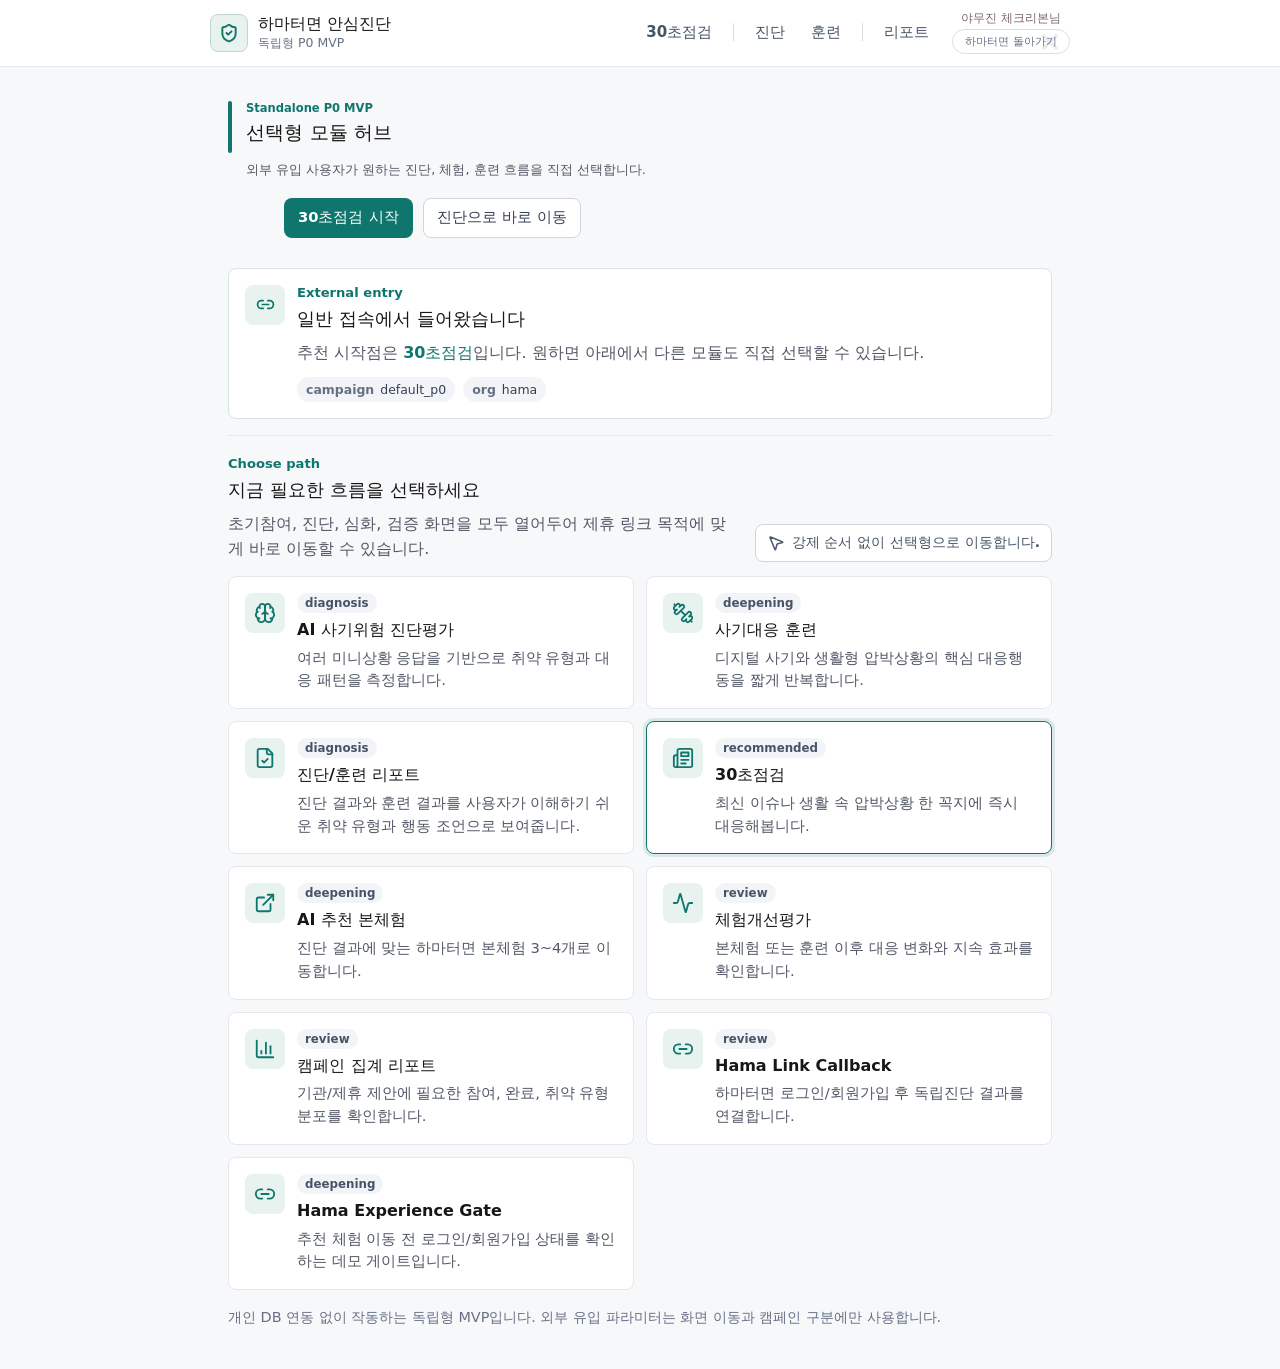
==== docs/mini/2026-06-ai-family-voice-smishing-sim/index.html @ 72bdaa20 "Add bundled audio for 30sec check" ====
<!doctype html>
<html lang="ko">
  <head>
    <meta charset="UTF-8" />
    <meta name="viewport" content="width=device-width, initial-scale=1.0" />
    <title>AI Fraud Prevention MVP</title>
    <script type="module" crossorigin src="./assets/index-B2gYGvDz.js"></script>
    <link rel="stylesheet" crossorigin href="./assets/index-40gwW7HD.css">
  </head>
  <body>
    <div id="root"></div>
  </body>
</html>
---- docs/mini/2026-06-ai-family-voice-smishing-sim/assets/index-40gwW7HD.css ----
:root{color:#171717;background:#f7f8fa;font-family:Inter,Pretendard,Noto Sans KR,system-ui,-apple-system,BlinkMacSystemFont,Segoe UI,sans-serif;font-synthesis:none;text-rendering:optimizeLegibility}*{box-sizing:border-box}body{margin:0;min-width:320px}a{color:inherit;text-decoration:none}button,input,textarea{font:inherit}.app-shell{min-height:100vh}.app-header{position:sticky;top:0;z-index:10;border-bottom:1px solid #e4e7ec;background:#fffffff5;padding:12px 18px;-webkit-backdrop-filter:blur(12px);backdrop-filter:blur(12px)}.app-header-inner{display:flex;width:min(100%,860px);align-items:center;justify-content:space-between;gap:18px;margin:0 auto}.brand-link{display:inline-flex;min-width:190px;align-items:center;gap:10px}.brand-zone{display:inline-flex;min-width:250px;align-items:center;gap:10px}.admin-entry-link{flex:0 0 auto;border:1px solid #d0d5dd;border-radius:999px;background:#fff;padding:5px 9px;color:#667085;font-size:.74rem;font-weight:900}.admin-entry-link:hover,.admin-entry-link:focus-visible{border-color:#0f766e;color:#0f766e;outline:none}.header-action-zone{display:flex;min-width:0;flex:1;align-items:center;justify-content:flex-end;gap:12px}.hama-return-stack{display:inline-flex;flex:0 0 auto;align-items:center;flex-direction:column;justify-content:center;gap:5px;text-align:center}.participant-chip{flex:0 0 auto;padding:0 2px;color:#7a6672;font-size:.76rem;font-weight:500;line-height:1;white-space:nowrap}.hama-close-button{position:relative;display:inline-flex;flex:0 0 auto;align-items:center;gap:5px;overflow:hidden;border:1px solid #d8dee8;border-radius:999px;background:#fff;padding:6px 12px;color:#667085;font-size:.7rem;font-weight:900;line-height:1;white-space:nowrap;cursor:pointer}.hama-close-button:after{position:absolute;right:7px;top:50%;color:#66708524;content:"×";font-size:1.8rem;font-weight:900;line-height:1;transform:translateY(-52%)}.hama-close-button span{position:relative;z-index:1}.hama-close-button:hover,.hama-close-button:focus-visible{border-color:#9fb4c8;background:#f7fafc;color:#344054;outline:none}.brand-mark{display:inline-flex;width:38px;height:38px;align-items:center;justify-content:center;border:1px solid #bfd7d0;border-radius:8px;background:#e8f3ef;color:#0f766e}.brand-title,.brand-subtitle{display:block;letter-spacing:0}.brand-title{font-size:.98rem;font-weight:800;line-height:1.2}.brand-subtitle{margin-top:2px;color:#667085;font-size:.78rem;line-height:1.2}.top-nav{display:flex;min-width:0;flex:0 1 auto;align-items:center;justify-content:flex-end;gap:10px;overflow-x:auto;padding-bottom:2px}.top-nav-group{display:inline-flex;align-items:center;gap:4px}.top-nav-group+.top-nav-group{position:relative;padding-left:11px}.top-nav-group+.top-nav-group:before{position:absolute;left:0;width:1px;height:18px;border-radius:999px;background:#d6ddd8;content:""}.top-nav-link{flex:0 0 auto;border-radius:8px;padding:8px 11px;color:#475467;font-size:.94rem;font-weight:850;line-height:1}.top-nav-link:hover,.top-nav-link:focus-visible,.top-nav-link[aria-current=page]{background:#e8f3ef;color:#0f766e;outline:none}.page-shell{width:min(100%,860px);margin:0 auto;padding:30px 18px 42px}.module-header{margin-bottom:20px;border:0;border-radius:0;background:transparent;padding:4px 0 10px}.module-heading{display:flex;align-items:flex-start;gap:14px}.module-heading-bar{display:block;width:4px;height:52px;flex:0 0 auto;border-radius:999px;background:#0f766e}.module-header-issue-check .module-heading-bar,.module-header-diagnosis .module-heading-bar{height:30px}.module-header-report .module-heading-bar{height:76px}.module-header-issue-check+.content-band,.module-header-diagnosis+.content-band,.module-header-training+.content-band{border-top:0;padding-top:6px}.eyebrow{margin:0 0 6px;color:#0f766e;font-size:.72rem;font-weight:900;letter-spacing:0}h1,h2{margin:0;letter-spacing:0}h1{font-size:1.2rem;font-weight:750;line-height:1.28}h2{font-size:1.15rem;line-height:1.35}.hero-copy{max-width:760px;margin:8px 0 0;color:#525866;font-size:.8rem;line-height:1.55}.module-title-copy-row{display:grid;gap:0}.module-title-copy-row .hero-copy{margin:14px 0 0}.module-header-training .module-title-copy-row{display:flex;flex-wrap:wrap;align-items:baseline;gap:10px 14px}.module-header-training .hero-copy{max-width:none;margin:0}.module-header-diagnosis .module-title-copy-row,.module-header-issue-check .module-title-copy-row{display:flex;flex-wrap:wrap;align-items:baseline;gap:10px 14px}.module-header-diagnosis .hero-copy,.module-header-issue-check .hero-copy{max-width:none;margin:0}.entry-actions,.flow-actions{display:flex;flex-wrap:wrap;gap:10px}.entry-actions{margin:18px 0 0 56px}.primary-link,.secondary-link{display:inline-flex;min-height:40px;align-items:center;justify-content:center;gap:8px;border:1px solid transparent;border-radius:8px;padding:9px 13px;font-size:.92rem;font-weight:800}button.primary-link,button.secondary-link{cursor:pointer;font-family:inherit}button.primary-link:disabled,button.secondary-link:disabled{cursor:not-allowed;opacity:.55}.primary-link{background:#0f766e;color:#fff}.primary-link:hover,.primary-link:focus-visible{background:#115e59;outline:none}.secondary-link{border-color:#d0d5dd;background:#fff;color:#344054}.secondary-link:hover,.secondary-link:focus-visible{border-color:#98a2b3;outline:none}.module-grid{display:grid;grid-template-columns:repeat(2,minmax(0,1fr));gap:12px}.module-card{display:flex;min-height:132px;width:100%;align-items:flex-start;gap:12px;border:1px solid #e4e7ec;border-radius:8px;background:#fff;padding:16px;color:inherit;text-align:left}.module-card:hover,.module-card:focus-visible{border-color:#0f766e;outline:none}.module-card[data-highlighted=true]{border-color:#0f766e;box-shadow:0 0 0 3px #0f766e1f}.module-icon{display:inline-flex;width:40px;height:40px;flex:0 0 auto;align-items:center;justify-content:center;border-radius:8px;background:#e8f3ef;color:#0f766e}.module-text{display:grid;gap:6px}.module-meta{width:fit-content;border-radius:999px;background:#f2f4f7;padding:3px 8px;color:#475467;font-size:.74rem;font-weight:800}.module-title{font-size:1rem;font-weight:800;line-height:1.35}.module-description{color:#525866;font-size:.92rem;line-height:1.55}.content-band{display:grid;gap:16px;border-top:1px solid #e4e7ec;padding-top:22px}.status-panel{max-width:760px}.status-panel p{margin:10px 0 0;color:#525866;line-height:1.65}.issue-check-status-panel{display:flex;flex-wrap:wrap;align-items:baseline;gap:10px 14px;max-width:none}.issue-check-status-panel h2{font-size:1.05rem}.issue-check-status-panel .status-label{margin:0!important}.status-label{margin:0 0 8px!important;color:#0f766e!important;font-size:.82rem;font-weight:800}.privacy-note{margin:18px 0 0;color:#667085;font-size:.9rem}.hama-link-panel{display:flex;align-items:center;justify-content:space-between;gap:16px;border:1px solid #c7d7d2;border-radius:8px;background:#f7fbf9;padding:16px}.compact-hama-link-panel{align-items:flex-start}.hama-link-panel h2{margin:0;font-size:1.04rem}.hama-link-panel p{margin:8px 0 0;color:#475467;line-height:1.55}.hama-link-actions{display:flex;flex-wrap:wrap;justify-content:flex-end;gap:10px}.hama-login-status-panel{display:flex;align-items:center;justify-content:space-between;gap:14px;margin-top:8px;padding:0;background:transparent}.hama-login-status-panel h2{margin:0;color:#475467;font-size:.74rem;font-weight:400;line-height:1.35}.hama-login-status-panel h2:before{content:"※ "}.hama-login-status-panel.linked h2:before{content:""}.hama-login-status-panel .secondary-link{flex:0 0 auto;padding:7px 12px;font-size:.82rem}.hama-linked-badge{flex:0 0 auto;border:1px solid #b7ddd2;border-radius:999px;background:#effaf6;padding:5px 10px;color:#0f766e;font-size:.76rem;font-weight:850}.report-login-footer{margin-top:-4px}.report-login-footer .hama-login-status-panel{margin-top:0}.report-experience-recommendations{align-items:stretch;flex-direction:column}.hama-recommendation-copy{max-width:860px}.hama-experience-list{display:grid;grid-template-columns:repeat(2,minmax(0,1fr));gap:10px}.hama-experience-card{display:block;border:1px solid #d0d5dd;border-radius:8px;background:#fff;padding:13px;color:inherit;text-decoration:none}.hama-experience-card-link{cursor:pointer;transition:border-color .16s ease,box-shadow .16s ease,transform .16s ease}.hama-experience-card-link:hover,.hama-experience-card-link:focus-visible{border-color:#0f766e;box-shadow:0 8px 20px #0f172a14;outline:none;transform:translateY(-1px)}.hama-experience-card strong{color:#101828}.hama-experience-card p{margin:5px 0 0;font-size:.88rem}.compact-experience-link{min-height:38px;white-space:nowrap}.training-program-section{border:1px solid #d7e4df;border-radius:8px;background:#fff;padding:16px}.training-program-section .section-heading-row{align-items:center}.training-program-section .section-heading-row>div{max-width:760px}.hama-gate-layout{display:grid;justify-items:center}.hama-gate-card{display:grid;width:min(760px,100%);gap:16px;border:1px solid #d0d5dd;border-radius:8px;background:#fff;padding:24px}.hama-gate-card h2,.hama-gate-card h3{margin:0}.hama-gate-card p{margin:0;color:#475467;line-height:1.6}.hama-gate-actions{display:flex;flex-wrap:wrap;gap:10px}.hama-route-gate{padding-top:24px}.hama-route-gate-card{display:grid;gap:10px;max-width:720px;margin:0 auto;padding:26px;border:1px solid rgba(26,122,105,.18);border-radius:14px;background:#ffffffd1;box-shadow:0 12px 30px #17302a14}.hama-route-gate-icon{display:inline-flex;width:48px;height:48px;align-items:center;justify-content:center;border-radius:16px;color:#0f766e;background:#e6f5f1}.hama-route-gate-card h2{margin:0;font-size:1.18rem;color:#10231f}.hama-route-gate-card p{margin:0;color:#50615d;line-height:1.55}.mock-login-panel{display:grid;gap:12px;border:1px solid #c7d7d2;border-radius:8px;background:#f7fbf9;padding:16px}.hama-link-error{display:block;margin-top:8px;color:#b42318;font-size:.9rem}.hama-inline-note{color:#0f766e!important;font-weight:700}.hama-callback-layout{display:grid;gap:16px}.hama-token-input{width:min(420px,100%);border:1px solid #d0d5dd;border-radius:8px;margin-top:12px;padding:10px 12px;color:#101828;font:inherit}.hama-token-input:focus{border-color:#0f766e;outline:2px solid rgba(15,118,110,.16)}.hama-fake-token-row{display:flex;flex-wrap:wrap;gap:8px;margin-top:12px}.entry-context-panel{display:flex;gap:12px;border:1px solid #d7e4df;border-radius:8px;background:#fff;margin-bottom:16px;padding:16px}.entry-context-icon{display:inline-flex;width:40px;height:40px;flex:0 0 auto;align-items:center;justify-content:center;border-radius:8px;background:#e8f3ef;color:#0f766e}.entry-context-panel h2,.entry-choice-copy h2{font-size:1.1rem}.entry-context-panel p:not(.status-label),.entry-choice-copy p:not(.status-label){margin:8px 0 0;color:#525866;line-height:1.6}.entry-context-panel strong{color:#0f766e}.entry-context-meta{display:flex;flex-wrap:wrap;gap:8px;margin:12px 0 0}.entry-context-meta div{display:inline-flex;align-items:center;gap:6px;border-radius:999px;background:#f2f4f7;padding:5px 9px}.entry-context-meta dt,.entry-context-meta dd{margin:0;font-size:.78rem}.entry-context-meta dt{color:#667085;font-weight:800}.entry-context-meta dd{color:#344054}.entry-choice-band{display:flex;align-items:flex-end;justify-content:space-between;gap:16px;border-top:1px solid #e4e7ec;padding:20px 0 14px}.entry-choice-copy{max-width:720px}.entry-choice-note{display:inline-flex;flex:0 0 auto;align-items:center;gap:7px;border:1px solid #d0d5dd;border-radius:8px;background:#fff;padding:9px 11px;color:#475467;font-size:.86rem;font-weight:800}.chat-preview{display:grid;gap:14px;max-width:860px}.training-chat-preview{max-width:860px}.training-chat-room{min-height:0;align-content:start}.training-response-zone{border:1px solid #d0d5dd;border-radius:8px;background:#fff;padding:10px}.training-timer{display:grid;gap:6px;border:1px solid transparent;border-radius:8px;background:transparent;padding:2px 0 0}.training-timer>div:first-child{display:flex;align-items:center;justify-content:space-between;gap:12px;color:#475467;font-size:.84rem}.training-timer strong{color:#344054}.training-timer span{color:#0f766e;font-weight:900}.training-timer-track{height:5px;overflow:hidden;border-radius:999px;background:#e4e7ec}.training-timer-track span{display:block;height:100%;border-radius:inherit;background:#0f766e;transition:width .2s ease,background .2s ease}.training-timer-soon{border-color:#f6d68b;background:#fffbeb;padding:8px 10px}.training-timer-soon span{color:#b54708}.training-timer-soon .training-timer-track span,.training-timer-urgent .training-timer-track span{background:#d97706}.training-timer-urgent{border-color:#f1b861;background:#fff7ed;padding:8px 10px}.training-timer-urgent span{color:#9a3412}.training-inline-guide{display:flex;flex-wrap:wrap;gap:8px;margin-bottom:-8px;color:#475467;font-size:.9rem;line-height:1.45}.training-inline-guide strong{color:#101828}.training-context-text{display:grid;gap:5px;margin-bottom:4px;color:#475467;font-size:.9rem;line-height:1.6}.training-context-text strong{color:#101828;font-size:.86rem}.training-chat-title-row{display:flex;flex-wrap:wrap;align-items:baseline;gap:8px}.training-chat-title-row>div{display:flex;flex-wrap:wrap;align-items:baseline;gap:8px}.training-chat-title-row span{color:#0f766e;font-size:.82rem;font-weight:900}.training-chat-title-row h2{color:#101828;font-size:1.18rem;line-height:1.35}.response-timer{display:grid;flex:0 0 auto;justify-items:center;gap:2px;min-width:82px;color:#0f766e}.response-timer-ring{width:70px;height:70px;transform:rotate(-90deg)}.response-timer-ring-bg,.response-timer-ring-value{fill:none;stroke-width:8}.response-timer-ring-bg{stroke:#e6efe9}.response-timer-ring-value{stroke:#0f766e;stroke-linecap:round;transition:stroke-dashoffset .26s linear,stroke .18s ease}.response-timer-copy{display:grid;justify-items:center;gap:1px;font-size:.72rem;line-height:1.15}.response-timer-copy strong{color:#475467;font-size:.68rem;font-weight:800}.response-timer-copy span{color:inherit;font-weight:900}.response-timer-soon{color:#b54708}.response-timer-soon .response-timer-ring-value{stroke:#d97706}.response-timer-urgent{animation:response-timer-pulse .78s ease-in-out infinite alternate;color:#b45309}.response-timer-urgent .response-timer-ring-value{stroke:#f59e0b}.response-timer-paused{opacity:.72}.chat-room-timer{position:absolute;right:12px;bottom:12px;z-index:2;pointer-events:none}.chat-room-timer .response-timer{min-width:120px;padding:7px;border-radius:999px;background:#f7faf9e6;box-shadow:0 8px 18px #0f172a14}.chat-room-timer .response-timer-ring{width:98px;height:98px}.chat-room-timer .response-timer-copy strong{font-size:.68rem}.chat-room-timer .response-timer-copy span{font-size:.92rem}@keyframes response-timer-pulse{0%{transform:scale(1)}to{transform:scale(1.045)}}@media(max-width:640px){.diagnosis-situation-title-group,.training-chat-title-row{align-items:flex-start}.response-timer{min-width:68px}.response-timer-ring{width:58px;height:58px}.response-timer-copy{font-size:.68rem}.chat-room-timer{right:8px;bottom:8px}.chat-room-timer .response-timer{min-width:88px}.chat-room-timer .response-timer-ring{width:72px;height:72px}}.training-action-log{display:grid;grid-template-columns:repeat(2,minmax(0,1fr));gap:8px}.training-action-log button{display:flex;min-height:32px;align-items:center;animation:action-log-reveal .42s ease both;gap:8px;border:1px solid #eadfce;border-radius:8px;background:#fffaf2;padding:5px 9px;color:#344054;text-align:left;cursor:pointer}@keyframes action-log-reveal{0%{opacity:0;transform:translateY(8px)}to{opacity:1;transform:translateY(0)}}.training-action-log button[aria-pressed=true]{border-color:#0f766e;background:#ecfdf3;color:#0f766e}.training-action-log strong{flex:0 0 auto;color:inherit;font-size:.8rem}.training-action-log span{min-width:0;color:#667085;font-size:.78rem;line-height:1.25;overflow:hidden;text-overflow:ellipsis;white-space:nowrap}.training-response-note{margin:-2px 0 0;color:#667085;font-size:.74rem;line-height:1.34}.diagnosis-start,.diagnosis-chat-shell{display:grid;gap:14px;max-width:860px}.diagnosis-start-copy{display:grid;gap:2px}.diagnosis-start-copy h2{max-width:720px;font-size:1.45rem}.diagnosis-start-copy p:not(.status-label){display:flex;flex-wrap:wrap;align-items:baseline;gap:8px;max-width:860px;color:#525866;line-height:1.65}.diagnosis-start-copy p:not(.status-label) strong{color:#101828}.primary-pill-button{display:inline-flex;min-height:46px;width:fit-content;align-items:center;justify-content:center;border:1px solid #0f766e;border-radius:999px;background:#0f766e;padding:10px 22px;color:#fff;font-weight:900;cursor:pointer}.primary-pill-button:disabled{border-color:#d0d5dd;background:#eaecf0;color:#667085;cursor:not-allowed}.primary-pill-link,.secondary-pill-button{display:inline-flex;min-height:44px;min-width:164px;align-items:center;justify-content:center;gap:8px;border-radius:999px;padding:9px 18px;font-weight:900;text-decoration:none}.primary-pill-link{border:1px solid #1d4ed8;background:#1d4ed8;color:#fff}.secondary-pill-button{border:1px solid #0f766e;background:#fff;color:#0f766e;cursor:pointer}.secondary-pill-button:disabled{border-color:#d0d5dd;background:#f2f4f7;color:#98a2b3;cursor:not-allowed}.utility-text-button{display:inline-flex;min-height:32px;align-items:center;justify-content:center;border:1px solid #d0d5dd;border-radius:8px;background:#f9fafb;padding:6px 10px;color:#667085;font-size:.78rem;font-weight:800;line-height:1;cursor:pointer}.utility-text-button:hover{border-color:#98a2b3;background:#f2f4f7;color:#344054}.diagnosis-chat-topline{display:grid;grid-template-columns:minmax(0,2fr) minmax(250px,1fr);align-items:start;gap:14px}.diagnosis-progress-area{display:grid;gap:10px}.diagnosis-top-actions{display:flex;flex-wrap:wrap;justify-content:flex-end;gap:10px}.diagnosis-top-actions .primary-pill-button,.diagnosis-top-actions .primary-pill-link,.diagnosis-top-actions .secondary-pill-button{width:164px}.diagnosis-top-actions .utility-text-button{width:auto}.diagnosis-pre-notes{display:grid;gap:4px;color:#667085;font-size:.78rem;line-height:1.45}.diagnosis-pre-notes p{margin:0}.diagnosis-workspace{display:grid;align-items:start;grid-template-columns:1fr;gap:16px}.diagnosis-primary-column{display:grid;max-width:none;gap:10px}.diagnosis-experience-stage{width:100%}.diagnosis-context-note{display:grid;gap:4px;max-width:66%;color:#475467;font-size:.88rem;line-height:1.55}.diagnosis-context-note strong{color:#344054;font-size:.82rem}.diagnosis-context-note p{margin:0}.diagnosis-chat-room{position:relative;display:grid;min-height:0;align-content:start;gap:12px;border:1px solid #d0d5dd;border-radius:8px;background:#f7faf9;padding:16px}.diagnosis-situation-heading{margin:0 52px 2px 0;color:#101828;font-size:1.45rem;font-weight:900;line-height:1.15}.diagnosis-merged-title{display:flex;flex-wrap:wrap;align-items:baseline;gap:8px}.diagnosis-merged-title span{color:#0f766e;font-size:.88rem;font-weight:900}.diagnosis-merged-title .diagnosis-situation-heading{margin:0 52px 0 0;font-size:1.42rem}.issue-situation-heading{margin-bottom:0;font-size:1.38rem}.issue-context-note{margin-top:-2px;margin-bottom:2px}.diagnosis-situation-title-group{display:grid;gap:4px}.diagnosis-situation-title-group>div{display:grid;gap:4px;min-width:0}.diagnosis-pre-situation-title{margin:0 52px 2px 0;color:#344054;font-size:1.04rem;font-weight:800;line-height:1.35}.diagnosis-input-zone{display:grid;gap:10px}.diagnosis-bottom-actions{display:flex;flex-wrap:wrap;justify-content:center;gap:10px}.mock-action-panel{display:grid;gap:12px;border:1px solid #d0d5dd;border-radius:8px;background:#fff;padding:14px}.mock-action-panel h3,.mock-action-panel p{margin:0}.mock-action-panel h3{color:#101828;font-size:.98rem}.mock-action-panel p:not(.status-label){color:#667085;font-size:.86rem;line-height:1.5}.diagnosis-result-stage{display:grid;gap:14px}.result-stage-header{display:grid;gap:4px;border:1px solid #d0d5dd;border-radius:8px;background:#fff;padding:16px}.result-stage-header h2,.result-stage-header p{margin:0}.result-stage-header h2{color:#101828;font-size:1.35rem}.result-stage-header p:not(.status-label){color:#475467;font-size:.95rem}.result-stage-grid{display:grid;grid-template-columns:repeat(2,minmax(0,1fr));gap:14px}.result-info-block{display:grid;align-content:start;gap:12px;border:1px solid #d0d5dd;border-radius:8px;padding:16px}.result-info-block-context{background:#f8fafc}.result-info-block-user{border-color:#eadfcf;background:#fffaf2}.result-info-block h3{margin:0;color:#101828;font-size:1.04rem;line-height:1.35}.result-info-block dl{display:grid;gap:10px;margin:0}.result-info-block dl>div{display:grid;gap:3px}.result-info-block dt{color:#667085;font-size:.78rem;font-weight:900}.result-info-block dd{margin:0;color:#344054;font-size:.9rem;line-height:1.5}.issue-result-explanation{border:1px solid #d7e4df;border-radius:8px;background:#f7fbf9;margin:0;padding:10px 12px;color:#344054;font-size:.9rem;font-weight:700;line-height:1.55}.issue-result-headline{display:flex;flex-wrap:wrap;align-items:center;gap:9px}.issue-result-face{display:inline-flex;align-items:center;gap:5px;border-radius:999px;padding:5px 9px;font-size:.85rem}.issue-result-face span{font-size:1.1rem;line-height:1}.issue-result-face b{font-size:.8rem}.issue-result-face-safe{background:#f0fdf4;color:#047857}.issue-result-face-risk{background:#fef2f2;color:#b42318}.issue-result-face-neutral{background:#f8fafc;color:#475467}.diagnosis-result-actions{display:flex;flex-wrap:wrap;justify-content:center;gap:10px}.diagnosis-side-panel{position:sticky;top:12px;display:grid;min-height:300px;align-content:start;gap:12px;border:1px solid #d0d5dd;border-radius:8px;background:#fff;padding:16px}.diagnosis-side-panel h3{margin:0;color:#101828;font-size:1.05rem;line-height:1.35}.diagnosis-side-panel dl{display:grid;gap:10px;margin:0}.diagnosis-side-panel dl>div{display:grid;gap:3px}.diagnosis-side-panel dt{color:#667085;font-size:.78rem;font-weight:900}.diagnosis-side-panel dd{margin:0;color:#344054;font-size:.9rem;line-height:1.5}.diagnosis-side-placeholder{display:flex;min-height:260px;align-items:center;justify-content:center;margin:0;color:#98a2b3;font-size:.9rem;line-height:1.55;text-align:center}.diagnosis-signal-grid{display:grid;grid-template-columns:repeat(2,minmax(0,1fr));gap:8px}.diagnosis-signal-grid span{border-radius:8px;padding:7px 9px;font-size:.78rem;font-weight:900;text-align:center}.signal-muted{border:1px solid #e4e7ec;background:#f9fafb;color:#667085}.signal-neutral{border:1px solid #d0d5dd;background:#f8fafc;color:#475467}.signal-risk{border:1px solid #fecaca;background:#fef2f2;color:#b42318}.signal-safe{border:1px solid #bbf7d0;background:#f0fdf4;color:#047857}.quick-action-assist{display:grid;gap:8px;color:#475467;font-size:.88rem;line-height:1.55}.quick-action-assist p{margin:0}.quick-action-assist-row{display:grid;grid-template-columns:minmax(0,3fr) minmax(140px,1fr);align-items:center;gap:10px}.quick-action-toggle{display:inline-flex;align-items:center;justify-content:center;gap:6px;width:100%}.agent-speech-bubble{position:static;min-height:74px;padding-right:16px}.issue-check-shell .agent-speech-controls{position:absolute;top:14px;right:14px;display:inline-flex;align-items:center;gap:8px;z-index:4}.agent-speech-controls{position:absolute;top:14px;right:14px;display:inline-flex;align-items:center;gap:8px;z-index:2}.agent-speaker-button{width:38px;min-height:36px}.module-progress{display:grid;gap:8px}.module-progress>div:first-child{display:flex;align-items:center;justify-content:space-between;gap:12px;color:#475467;font-size:.9rem}.module-progress>div:first-child span{color:#0f766e;font-weight:900}.module-progress strong{color:#0f766e}.progress-track{height:8px;overflow:hidden;border-radius:999px;background:#e4e7ec}.progress-track span{display:block;height:100%;border-radius:inherit;background:#0f766e}.safety-notice{display:flex;gap:8px;margin-top:-8px;border:1px solid #fedf89;border-radius:8px;background:#fffaeb;padding:7px 9px;color:#7a2e0e}.safety-icon{display:inline-flex;flex:0 0 auto;margin-top:1px}.safety-notice strong{display:block;font-size:.84rem}.safety-notice p{margin:2px 0 0;font-size:.8rem;line-height:1.35}.chat-scenario{display:grid;gap:14px;border:1px solid #e4e7ec;border-radius:8px;background:#fff;padding:16px}.scenario-copy p:not(.status-label){margin:10px 0 0;color:#525866;line-height:1.65}.scenario-heading-row{display:flex;align-items:flex-start;justify-content:space-between;gap:12px}.scenario-message{margin:0;border-left:4px solid #0f766e;background:#f7fbf9;padding:12px 14px}.scenario-message span{color:#0f766e;font-size:.82rem;font-weight:800}.scenario-message p{margin:6px 0 0;color:#344054;line-height:1.6}.scenario-tags{display:flex;flex-wrap:wrap;gap:6px}.scenario-tags span{border-radius:999px;background:#eef4ff;padding:5px 9px;color:#3538cd;font-size:.78rem;font-weight:800}.chat-message-list{display:grid;gap:10px}.message-row{display:grid;max-width:min(86%,560px);gap:4px}.message-row-agent,.message-row-system,.message-row-result{justify-self:start}.message-row-user{justify-self:end}.message-speaker-label{display:flex;align-items:center;justify-content:flex-start;gap:8px;color:#667085;font-size:.78rem;font-weight:900}.message-row-user .message-speaker-label{justify-content:flex-end;text-align:right}.message-speaker-label small{color:#98a2b3;font-size:.72rem}.message-bubble{width:100%;border:1px solid #eadfce;border-radius:16px;background:#fffaf2;padding:9px 12px}.message-bubble header{display:flex;align-items:center;justify-content:space-between;gap:12px;margin-bottom:6px;color:#667085;font-size:.78rem;font-weight:800}.message-bubble small{color:#98a2b3;font-size:.72rem}.message-bubble p{margin:0;color:#344054;font-size:.92rem;line-height:1.45}.message-bubble-agent{border-color:#eadfce;background:#fffaf2}.message-bubble-user{border-color:#b7d9d2;background:#ecf8f4}.message-bubble-result{border-color:#bfdbfe;background:#eff6ff}.quick-actions{display:grid;grid-template-columns:repeat(3,minmax(0,1fr));gap:8px}.quick-action{display:flex;min-height:72px;align-items:flex-start;gap:8px;border:1px solid #d0d5dd;border-radius:8px;background:#fff;padding:11px;color:#344054;text-align:left;cursor:pointer}.quick-action:hover,.quick-action:focus-visible,.quick-action[aria-pressed=true]{border-color:#0f766e;background:#f7fbf9;outline:none}.quick-action strong,.quick-action small{display:block}.quick-action strong{font-size:.9rem}.quick-action small{margin-top:4px;color:#667085;font-size:.78rem;line-height:1.35}.free-response-form{display:grid;grid-template-columns:minmax(0,1fr) auto;align-items:end;gap:6px;border:1px solid #d0d5dd;border-radius:8px;background:#fff;padding:6px}.free-response-form textarea{min-height:32px;max-height:132px;width:100%;resize:none;border:0;color:#1d2939;line-height:1.45;outline:none;overflow-y:auto;padding:5px 4px}.free-response-form textarea::placeholder{color:#98a2b3}.input-actions{display:flex;align-items:center;justify-content:flex-end;gap:6px}.icon-button,.submit-button{display:inline-flex;min-height:38px;align-items:center;justify-content:center;gap:7px;border-radius:8px;font-weight:800}.icon-button{width:40px;border:1px solid #d0d5dd;background:#f9fafb;color:#667085}.icon-button:not(:disabled){border-color:#0f766e;background:#ecfdf3;color:#0f766e;box-shadow:0 0 0 3px #0f766e1a}.icon-button:not(:disabled):hover{background:#d9fbe8}.submit-button{border:1px solid #0f766e;background:#0f766e;padding:8px 12px;color:#fff}.free-response-form .icon-button,.free-response-form .submit-button{min-height:25px;border-radius:7px}.free-response-form .icon-button{width:25px;padding:0}.free-response-form .icon-button svg{width:13px;height:13px}.free-response-form .submit-button{padding:5px 10px;font-size:.86rem;white-space:nowrap}.icon-button:disabled,.submit-button:disabled{cursor:not-allowed;opacity:.55}.icon-button[aria-pressed=true]{border-color:#0f766e;background:#e8f3ef;color:#0f766e}.voice-status{grid-column:1 / -1;margin:0;color:#667085;font-size:.66rem;line-height:1.22}.voice-status-recording,.voice-status-transcribing,.voice-status-playing,.voice-status-loading{color:#0f766e;font-weight:800}.voice-status-error{color:#b42318;font-weight:800}.transcript-review{grid-column:1 / -1;display:grid;gap:8px;border:1px solid #99f6e4;border-radius:8px;background:#f0fdfa;padding:10px}.transcript-review-label{margin:0;color:#0f766e;font-size:.78rem;font-weight:900}.transcript-review p{margin:0;color:#1d2939;line-height:1.5}.transcript-review-actions{display:flex;flex-wrap:wrap;gap:8px}.secondary-button,.ghost-button{min-height:34px;border-radius:8px;padding:7px 10px;font-weight:800}.secondary-button{border:1px solid #0f766e;background:#0f766e;color:#fff}.ghost-button{border:1px solid #d0d5dd;background:#fff;color:#475467}.chat-status{display:inline-flex;align-items:center;gap:7px;margin:0;color:#667085;font-size:.88rem;line-height:1.45}.chat-status-success{color:#067647}.chat-status-error{color:#b42318}.scenario-picker{display:flex;flex-wrap:wrap;gap:8px}.keyword-start-guide{margin:4px 0 0;color:#475467;font-size:.86rem;font-weight:800;line-height:1.45}.scenario-chip{display:grid;gap:3px;border:1px solid #d0d5dd;border-radius:12px;background:#fff;color:#344054;cursor:pointer;font:inherit;font-size:.82rem;font-weight:800;max-width:230px;padding:8px 11px;text-align:left;transition:border-color .16s ease,color .16s ease,background .16s ease}.scenario-chip strong{color:#101828;font-size:.9rem;line-height:1.25}.scenario-chip span{color:#667085;font-size:.74rem;font-weight:700;line-height:1.3}.scenario-chip[aria-pressed=true]{border-color:#0f766e;background:#ecfdf3}.scenario-chip[aria-pressed=true] strong,.scenario-chip[aria-pressed=true] span{color:#0f766e}.result-card,.diagnostic-result-panel{display:grid;gap:10px;border:1px solid #bfdbfe;border-radius:8px;background:#eff6ff;color:#1d4ed8;padding:14px}.result-card span{color:#344054;font-size:.9rem}.training-pass-card{border-color:#bbf7d0;background:#f0fdf4;color:#047857}.training-retry-card{border-color:#fed7aa;background:#fff7ed;color:#9a3412}.training-axis-hint{display:grid;gap:8px;border:1px solid rgba(15,118,110,.18);border-radius:8px;background:#fff;padding:12px}.training-axis-hint p{margin:0;color:#475467;font-size:.88rem;line-height:1.55}.training-axis-grid{display:grid;grid-template-columns:repeat(4,minmax(0,1fr));gap:8px}.training-axis-grid span{display:grid;gap:4px;border:1px solid #e4e7ec;border-radius:8px;background:#f9fafb;padding:9px;color:#475467;font-size:.78rem;line-height:1.4}.training-axis-grid b{color:#101828}.training-result-actions{display:flex;flex-wrap:wrap;gap:10px}.training-judgment-stage{display:grid;gap:14px}.training-judgment-heading{display:flex;flex-wrap:wrap;align-items:baseline;gap:8px}.training-judgment-heading span{color:#0f766e;font-size:.82rem;font-weight:900}.training-judgment-heading h2{color:#101828;font-size:1.18rem}.training-judgment-context{display:flex;flex-wrap:wrap;gap:7px;margin:-6px 0 0;color:#475467;font-size:.9rem;line-height:1.55}.training-judgment-context strong{flex:0 0 auto;color:#101828}.training-axis-visual{display:grid;grid-template-columns:repeat(4,minmax(0,1fr));gap:10px}.training-axis-visual>div{display:grid;gap:7px;border:1px solid #d0d5dd;border-radius:8px;background:#fff;padding:12px}.training-axis-visual strong{color:#101828;font-size:.84rem}.training-axis-visual>div>div{display:flex;align-items:center;justify-content:space-between;gap:8px}.training-axis-visual b{color:#0f766e;font-size:.82rem}.training-axis-visual span{display:block;height:8px;border-radius:999px;background:#0f766e}.training-axis-visual p{margin:0;color:#667085;font-size:.78rem;line-height:1.45}.pill-action-row{justify-content:center}.training-bottom-panel{align-items:center;margin-top:4px;border:0;background:transparent;padding:0;box-shadow:none}.training-bottom-panel h2{color:#475467;font-size:.86rem;font-weight:400;line-height:1.35}.training-bottom-panel h2:before{content:"※ "}.training-bottom-actions{display:flex;flex-wrap:wrap;justify-content:center;gap:10px}.diagnostic-result-panel>div:first-child{display:inline-flex;align-items:center;gap:8px}.score-grid{display:grid;grid-template-columns:repeat(4,minmax(0,1fr));gap:8px;margin:0}.score-grid div{border:1px solid rgba(29,78,216,.18);border-radius:8px;background:#fff;padding:10px}.score-grid dt,.score-grid dd{margin:0}.score-grid dt{color:#667085;font-size:.78rem;font-weight:800}.score-grid dd{color:#1d4ed8;font-size:1.2rem;font-weight:900}.metric-grid{display:grid;grid-template-columns:repeat(6,minmax(0,1fr));gap:10px;margin:0}.metric-grid div{border:1px solid #e4e7ec;border-radius:8px;background:#fff;padding:13px}.metric-grid dt,.metric-grid dd{margin:0}.metric-grid dt{color:#667085;font-size:.78rem;font-weight:800}.metric-grid dd{margin-top:6px;color:#0f766e;font-size:1.35rem;font-weight:900;line-height:1}.compact-metrics{grid-template-columns:repeat(4,minmax(0,1fr))}.campaign-report-panels{display:grid;grid-template-columns:repeat(2,minmax(0,1fr));gap:16px}.distribution-list{display:grid;gap:8px}.distribution-list div{display:flex;min-height:44px;align-items:center;justify-content:space-between;gap:12px;border:1px solid #e4e7ec;border-radius:8px;background:#fff;padding:10px 12px}.distribution-list span{color:#344054;font-size:.9rem;font-weight:800;line-height:1.35}.distribution-list strong{color:#0f766e;font-size:1rem}.refresh-button{border:1px solid #d0d5dd;cursor:pointer}.refresh-button:disabled{cursor:not-allowed;opacity:.6}.admin-gate-card{display:grid;width:min(620px,100%);gap:16px;border:1px solid #d0d5dd;border-radius:8px;background:#fff;padding:20px}.admin-gate-card h2,.admin-gate-card p{margin:0}.admin-gate-card p:not(.status-label){margin-top:8px;color:#525866;line-height:1.6}.admin-gate-form{display:flex;flex-wrap:wrap;align-items:end;gap:10px}.admin-gate-form label{display:grid;flex:1 1 260px;gap:6px;color:#344054;font-size:.86rem;font-weight:900}.admin-gate-form input{min-height:40px;border:1px solid #d0d5dd;border-radius:8px;padding:8px 10px;color:#101828}.admin-gate-error{color:#b42318!important;font-weight:800}.empty-state{border:1px dashed #d0d5dd;border-radius:8px;color:#667085;margin:0;padding:14px}.text-button{display:inline-flex;align-items:center;justify-content:center;width:fit-content;gap:7px;border:0;background:transparent;color:#475467;cursor:pointer;font:inherit;font-size:.9rem;font-weight:800;padding:4px 0}.report-summary-panel{display:grid;grid-template-columns:auto minmax(0,1fr) auto;align-items:start;gap:14px;border:1px solid #d7e4df;border-radius:8px;background:#fff;padding:16px}.report-summary-panel p:not(.status-label){margin:8px 0 0;color:#525866;line-height:1.65}.report-summary-panel strong{display:block;margin-top:10px;color:#0f766e}.report-icon{display:inline-flex;width:42px;height:42px;align-items:center;justify-content:center;border-radius:8px;background:#e8f3ef;color:#0f766e}.total-score{display:grid;min-width:92px;justify-items:center;border:1px solid #bfdbfe;border-radius:8px;background:#eff6ff;padding:12px}.total-score span{color:#667085;font-size:.78rem;font-weight:800}.total-score strong{margin:0;color:#1d4ed8;font-size:2rem;line-height:1}.report-section{display:grid;gap:12px}.report-tab-switcher{display:inline-flex;width:fit-content;gap:6px;border:1px solid #d0d5dd;border-radius:999px;background:#fff;padding:4px}.report-tab-button{border:0;border-radius:999px;background:transparent;padding:8px 14px;color:#475467;font-weight:900;cursor:pointer}.report-tab-button[aria-pressed=true]{background:#0f766e;color:#fff}.training-effect-visual{display:grid;grid-template-columns:repeat(2,minmax(0,1fr));gap:10px}.training-effect-visual div{display:grid;gap:8px;border:1px solid #e4e7ec;border-radius:8px;background:#f9fafb;padding:16px}.training-effect-visual span{color:#667085;font-size:.82rem;font-weight:900}.training-effect-visual strong{color:#0f766e;font-size:2rem;line-height:1}.training-effect-copy{margin:0;border:.5px solid #d2e2ea;border-radius:10px;background:#f8fbfd;padding:9px 10px;color:#475467;font-size:.84rem;line-height:1.5}.training-report-item-list{display:grid;grid-template-columns:repeat(2,minmax(0,1fr));gap:10px}.training-report-item{display:grid;gap:5px;border:1px solid #fed7aa;border-radius:8px;background:#fff7ed;padding:9px 10px}.training-report-item.passed{border-color:#bbf7d0;background:#f0fdf4}.training-report-item>div{display:flex;align-items:center;justify-content:space-between;gap:10px}.training-report-item strong{color:#101828}.training-report-item span{border-radius:999px;background:#fff;padding:4px 8px;color:#0f766e;font-size:.76rem;font-weight:900}.training-report-item p,.training-report-item small{margin:0;color:#475467;line-height:1.5}.report-visual-section{gap:16px}.section-heading-row{display:flex;align-items:flex-start;justify-content:space-between;gap:12px}.section-heading-row h2,.section-heading-row p{margin:0}.section-heading-row p{margin-top:5px;color:#667085;font-size:.9rem;line-height:1.5}.section-heading-row span{color:#667085;font-size:.84rem;font-weight:800}.report-visual-grid{display:grid;grid-template-columns:minmax(280px,.9fr) minmax(0,1.1fr);gap:14px}.chart-panel{display:grid;gap:12px;border:1px solid #d0d5dd;border-radius:8px;background:#fff;padding:16px}.chart-heading{display:grid;gap:4px}.chart-heading h3,.chart-heading p{margin:0}.chart-heading h3{color:#101828;font-size:1rem}.chart-heading p{color:#667085;font-size:.86rem;line-height:1.5}.radar-chart-wrap{display:flex;justify-content:center}.radar-chart{width:min(100%,260px);height:auto}.radar-grid{fill:none;stroke:#e4e7ec;stroke-width:1}.radar-reference{fill:#1d4ed81c;stroke:#1d4ed8;stroke-dasharray:4 4;stroke-width:2}.radar-user{fill:#0f766e3b;stroke:#0f766e;stroke-width:3}.radar-label{fill:#475467;font-size:.68rem;font-weight:900;text-anchor:middle}.chart-legend{display:flex;flex-wrap:wrap;justify-content:center;gap:10px;color:#475467;font-size:.82rem;font-weight:800}.chart-legend span:before{display:inline-block;width:10px;height:10px;margin-right:6px;border-radius:999px;content:""}.legend-user:before{background:#0f766e}.legend-reference:before{background:#1d4ed8}.axis-bar-list,.risk-bar-list{display:grid;gap:12px}.axis-bar-item,.risk-bar-card{display:grid;gap:7px}.axis-bar-label{order:1}.axis-bar-item p{order:2}.axis-bar-item .comparison-bar{order:3}.axis-bar-label,.risk-bar-card>div:first-child{display:flex;align-items:center;justify-content:space-between;gap:12px;color:#344054;font-size:.9rem}.axis-bar-label span,.risk-bar-card span{color:#0f766e;font-weight:900}.comparison-bar{position:relative;height:13px;overflow:hidden;border-radius:999px;background:#eef2f6}.comparison-bar span{position:absolute;inset:0 auto 0 0;border-radius:999px}.comparison-bar-reference{background:#1d4ed838}.comparison-bar-user{height:7px;margin-top:3px;background:#0f766e}.comparison-bar-risk{height:7px;margin-top:3px;background:#dc2626}.axis-bar-item p,.risk-bar-card p{margin:0;color:#667085;font-size:.8rem;line-height:1.45}.score-warning-box{display:grid;gap:5px;border:1px solid #fed7aa;border-radius:8px;background:#fff7ed;padding:13px 14px}.score-warning-box strong{color:#9a3412}.score-warning-box p{margin:0;color:#7c2d12;font-size:.88rem;line-height:1.55}.risk-bar-card{border:1px solid #e4e7ec;border-radius:8px;background:#fff;padding:14px}.risk-comparison-bar{height:12px}.linked-timeline-summary{display:grid;gap:5px;border:1px solid #99f6e4;border-radius:8px;background:#f0fdfa;padding:12px 14px}.linked-timeline-summary strong{color:#0f766e}.linked-timeline-summary p{margin:0;color:#475467;font-size:.88rem;line-height:1.5}.history-chart{display:flex;min-height:180px;align-items:end;gap:10px;border:1px solid #e4e7ec;border-radius:8px;background:#fff;padding:16px}.history-column{display:grid;min-width:48px;flex:1;align-items:end;justify-items:center;gap:6px;color:#475467;font-size:.78rem}.history-column span{width:100%;min-height:6px;border-radius:8px 8px 2px 2px;background:linear-gradient(180deg,#14b8a6,#0f766e)}.history-column strong{color:#0f766e;font-size:.9rem}.history-column small{color:#667085;font-weight:800}.timeline-delta-grid{display:grid;grid-template-columns:repeat(4,minmax(0,1fr));gap:10px}.timeline-delta-card{border:1px solid #e4e7ec;border-radius:8px;background:#fff;padding:12px}.timeline-delta-card strong,.timeline-delta-card span{display:block}.timeline-delta-card strong{color:#344054;font-size:.86rem}.timeline-delta-card span{margin-top:8px;font-size:1.1rem;font-weight:900}.timeline-delta-card p{margin:5px 0 0;color:#667085;font-size:.78rem}.positive-delta{color:#0f766e}.negative-delta{color:#b42318}.compact-empty-state{min-height:auto}.insight-grid{display:grid;grid-template-columns:repeat(2,minmax(0,1fr));gap:12px}.insight-card,.experience-card{border:1px solid #e4e7ec;border-radius:8px;background:#fff;padding:16px}.insight-card h3{margin:10px 0 8px;font-size:1rem;line-height:1.35}.insight-card p,.experience-card p{margin:0;color:#525866;line-height:1.6}.insight-card>strong{display:block;margin-top:12px;color:#1d4ed8}.module-meta-risk{color:#b42318}.axis-list{display:grid;gap:10px;margin:0}.axis-list div{border:1px solid #e4e7ec;border-radius:8px;background:#fff;padding:14px}.axis-list dt{display:flex;align-items:center;justify-content:space-between;gap:10px;margin:0;font-weight:900}.axis-list dt strong{color:#0f766e}.axis-list dd{margin:7px 0 0;color:#525866;line-height:1.55}.experience-list{display:grid;gap:12px}.experience-card{display:grid;grid-template-columns:auto minmax(0,1fr);gap:14px}.experience-card h2{margin:10px 0 8px}.experience-card .primary-link{width:fit-content;margin-top:14px}.experience-rank{display:inline-flex;width:38px;height:38px;align-items:center;justify-content:center;border-radius:8px;background:#0f766e;color:#fff;font-weight:900}.report-layout{gap:12px;border:1px solid #e6e0d7;border-radius:12px;background:#fffdf9;padding:14px}.report-layout-diagnosis{background:linear-gradient(180deg,#fffaf6fa,#fffffffa);border-color:#eadfd3}.report-layout-training{background:linear-gradient(180deg,#f5fbfffa,#fffffffa);border-color:#d6e6ee}.report-identity-card{display:flex;align-items:center;justify-content:space-between;gap:12px;border:1px solid #e4ddd3;border-radius:12px;background:#fffffff5;padding:12px 16px;box-shadow:0 6px 18px #0f172a0a}.report-identity-card h2{margin:0 0 5px;color:#171717;font-size:1rem;font-weight:900;line-height:1.25}.report-identity-card p{margin:0;color:#475467;font-size:.76rem;font-weight:650;line-height:1.45}.report-identity-card strong{color:#0f172a;font-weight:900}.report-identity-badge{flex:0 0 auto;border:1px solid #b8d8f4;border-radius:999px;background:#f4faff;padding:6px 11px;color:#1f6cb2;font-size:.72rem;font-weight:900;white-space:nowrap}.report-identity-card-training{border-color:#cfe2eb;background:#fbfdff}.report-identity-card-training .report-identity-badge{border-color:#b7d8ce;background:#edf8f4;color:#0f766e}.report-layout .status-label,.report-layout .section-heading-row span{color:#64748b!important;font-size:.68rem;font-weight:800;letter-spacing:.06em;text-transform:uppercase}.report-layout .report-tab-switcher{border-color:#ded6cc;background:#ffffffe6}.report-layout .report-tab-button{padding:6px 12px;font-size:.82rem}.report-summary-panel{border-width:.5px;border-color:#e0d8cf;border-radius:12px;box-shadow:0 8px 24px #0f172a09;padding:14px 16px}.report-layout-diagnosis .report-summary-panel{background:#fff}.report-layout-training .report-summary-panel{border-color:#cfe2eb;background:#fbfdff}.report-layout-training .report-training-summary{border-color:#d2e2ea;background:#fff}.report-layout-training .training-effect-donut{background:radial-gradient(circle at center,#ffffff 0 47%,transparent 48%),conic-gradient(#185fa5 0 calc(var(--vulnerability-index) * 1%),#edf2f7 0 100%)}.report-layout-training .training-effect-donut strong,.report-layout-training .vulnerability-summary-copy h2{color:#185fa5}.report-layout-training .vulnerability-dot{background:#185fa5}.training-effect-bar span{background:linear-gradient(90deg,#d97706,#0f766e)}.training-summary-metrics{margin-top:2px!important;color:#0f766e!important;font-size:.86rem!important}.report-vulnerability-summary{grid-template-columns:auto minmax(0,1fr);align-items:center;gap:22px;padding:18px 22px}.vulnerability-donut{display:grid;width:118px;height:118px;place-items:center;border-radius:50%;background:radial-gradient(circle at center,#ffffff 0 47%,transparent 48%),conic-gradient(#e85b2b 0 calc(var(--vulnerability-index) * 1%),#eee 0 100%)}.vulnerability-donut>div{display:grid;justify-items:center;color:#e85b2b;line-height:1}.vulnerability-donut strong{margin:0;color:#e85b2b;font-size:2rem;font-weight:800}.vulnerability-donut span{color:#667085;font-size:.88rem;font-weight:800}.vulnerability-summary-copy{display:grid;gap:9px}.vulnerability-summary-copy h2{display:flex;flex-wrap:wrap;align-items:baseline;gap:7px;margin:0;color:#e85b2b;font-size:1.05rem;font-weight:850}.vulnerability-summary-copy h2 small{color:#667085;font-size:.8rem;font-weight:800}.vulnerability-dot{width:10px;height:10px;border-radius:50%;background:#e85b2b}.report-summary-panel .vulnerability-summary-copy p:not(.status-label){margin:0;color:#525866;font-size:.9rem;line-height:1.55}.vulnerability-risk-bar{height:6px;overflow:hidden;border-radius:999px;background:#efeee9}.vulnerability-risk-bar span{display:block;width:calc(var(--vulnerability-index) * 1%);height:100%;border-radius:inherit;background:linear-gradient(90deg,#5f8f28,#c29922 55%,#e85b2b)}.vulnerability-risk-scale{display:grid;grid-template-columns:auto repeat(5,1fr) auto;gap:8px;color:#8a8f98;font-size:.72rem;font-weight:750}.vulnerability-risk-scale b{color:#6b7280;font-weight:850}.report-summary-panel h2{font-size:1.08rem;font-weight:800}.report-summary-panel p:not(.status-label){margin-top:6px;color:#596474;font-size:.86rem;line-height:1.55}.report-summary-panel strong{margin-top:7px;color:#0a6e5a;font-size:.9rem}.report-icon{width:36px;height:36px;background:#edf7f3;color:#0a6e5a}.report-layout-training .report-icon{background:#eaf4ff;color:#185fa5}.total-score{min-width:84px;border-width:.5px;border-color:#e5d6c9;background:#fffaf4;padding:10px 12px}.report-layout-training .total-score{border-color:#cfe2eb;background:#f0f7ff}.total-score strong{color:#b33a00;font-size:1.75rem;font-weight:800}.report-layout-training .total-score strong{color:#185fa5}.report-section{gap:9px}.section-heading-row{align-items:baseline}.section-heading-row h2{color:#111827;font-size:.98rem}.section-heading-row p{margin-top:3px;font-size:.8rem;line-height:1.45}.report-visual-grid,.risk-bar-list,.insight-grid,.hama-experience-list{gap:10px}.chart-panel,.risk-bar-card,.insight-card,.experience-card,.hama-experience-card,.training-program-section,.training-report-item,.history-chart,.axis-list div{border-width:.5px;border-color:#e1d9d0;border-radius:10px;background:#fff;box-shadow:0 6px 18px #0f172a08}.report-layout-training .chart-panel,.report-layout-training .risk-bar-card,.report-layout-training .insight-card,.report-layout-training .experience-card,.report-layout-training .hama-experience-card,.report-layout-training .training-program-section,.report-layout-training .training-report-item,.report-layout-training .history-chart,.report-layout-training .axis-list div{border-color:#d2e2ea;background:#fff}.chart-panel{gap:9px;padding:12px}.chart-heading h3{font-size:.9rem}.chart-heading p,.axis-bar-item p,.risk-bar-card p,.insight-card p,.experience-card p,.hama-experience-card p,.training-report-item p,.training-report-item small,.axis-list dd{color:#5f6b7a;font-size:.76rem;line-height:1.45}.radar-chart{width:min(100%,218px)}.radar-reference{fill:#a0c4ff3d;stroke:#6ea8fe;stroke-width:1.5}.radar-user{fill:#0f8c6e33;stroke:#0f8c6e;stroke-width:2.5}.axis-bar-list{gap:9px}.axis-bar-item{border-radius:9px;border:.5px solid #e1d9d0;padding:9px 10px}.axis-bar-item:nth-child(4n+1){border-color:#b5d4f4;background:#eaf4ff}.axis-bar-item:nth-child(4n+2){border-color:#fac775;background:#fff6e8}.axis-bar-item:nth-child(4n+3){border-color:#9fe1cb;background:#ecfaf5}.axis-bar-item:nth-child(4n){border-color:#f5c4b3;background:#fff2ed}.axis-bar-label,.risk-bar-card>div:first-child{font-size:.82rem}.comparison-bar{height:8px;background:#0f172a14}.comparison-bar-user,.comparison-bar-risk{height:4px;margin-top:2px}.risk-bar-list{grid-template-columns:repeat(2,minmax(0,1fr))}.risk-bar-card{padding:11px 12px;border-left:3px solid #d85a30}.risk-bar-card:nth-child(4n+1){border-left-color:#e24b4a}.risk-bar-card:nth-child(4n+2){border-left-color:#d85a30}.risk-bar-card:nth-child(4n+3){border-left-color:#ef9f27}.risk-bar-card:nth-child(4n){border-left-color:#378add}.hama-link-panel.report-experience-recommendations,.training-program-section{border-width:.5px;border-color:#d9d0c6;border-radius:12px;background:#fff;padding:14px 16px}.hama-recommendation-copy h2,.training-program-section h2{font-size:.98rem}.hama-recommendation-copy p,.training-program-section p{font-size:.8rem;line-height:1.5}.hama-experience-card{border-left:3px solid #0a6e5a;padding:10px 12px}.hama-experience-card strong{font-size:.86rem}.history-chart{min-height:150px;padding:12px}.axis-list{gap:8px}.axis-list div{padding:10px 12px}.axis-list dt{font-size:.84rem}.training-effect-visual div{border-width:.5px;border-radius:10px;padding:12px}.training-effect-visual strong{color:#185fa5;font-size:1.7rem}.training-report-item{gap:6px;padding:10px 12px}.training-report-item.passed{border-color:#9fe1cb;background:#f2fbf7}.training-report-item:not(.passed){border-color:#fac775;background:#fff8ed}.training-report-item:nth-child(3n+1){border-color:#b5d4f4;background:#f3f8ff}.training-report-item:nth-child(3n+2){border-color:#fac775;background:#fff8ed}.training-report-item:nth-child(3n){border-color:#9fe1cb;background:#f2fbf7}.axis-bar-item,.axis-bar-item:nth-child(4n+1),.axis-bar-item:nth-child(4n+2),.axis-bar-item:nth-child(4n+3),.axis-bar-item:nth-child(4n){border-color:#e2e0da;background:transparent}.axis-bar-label span,.risk-bar-card span{display:inline-flex;align-items:baseline;gap:1px;color:#6b7280;font-weight:700}.axis-bar-label span b,.risk-bar-card span b{font-size:1.38rem;line-height:1}.axis-bar-item.score-good .axis-bar-label span b,.axis-trend-card.score-good b{color:#15803d}.axis-bar-item.score-caution .axis-bar-label span b,.axis-trend-card.score-caution b{color:#d97706}.axis-bar-item.score-risk .axis-bar-label span b,.axis-trend-card.score-risk b{color:#dc2626}.axis-bar-item.score-good .comparison-bar-user,.axis-trend-card.score-good polyline,.axis-trend-card.score-good circle{background:#15803d;stroke:#15803d;fill:#15803d}.axis-bar-item.score-caution .comparison-bar-user,.axis-trend-card.score-caution polyline,.axis-trend-card.score-caution circle{background:#d97706;stroke:#d97706;fill:#d97706}.axis-bar-item.score-risk .comparison-bar-user,.axis-trend-card.score-risk polyline,.axis-trend-card.score-risk circle{background:#dc2626;stroke:#dc2626;fill:#dc2626}.axis-bar-item .comparison-bar{height:7px;margin-top:2px}.axis-bar-item .comparison-bar-user{height:7px;margin-top:0}.axis-bar-item .comparison-bar-reference{display:none}.risk-bar-list .section-heading-row,.report-section[aria-label="유형별 위험 비교"] .section-heading-row{align-items:center}.report-section[aria-label="유형별 위험 비교"] .section-heading-row>div{display:flex;align-items:baseline;gap:10px}.report-section[aria-label="유형별 위험 비교"] .section-heading-row p{margin:0}.axis-trend-grid{display:grid;grid-template-columns:repeat(2,minmax(0,1fr));gap:10px}.axis-trend-card{display:grid;gap:8px;border:.5px solid #e2e0da;border-radius:10px;background:#fff;padding:12px}.axis-trend-card>div:first-child{display:flex;align-items:baseline;justify-content:space-between;gap:10px}.axis-trend-card strong{color:#1f2937;font-size:.86rem}.axis-trend-card span{color:#667085;font-size:.78rem;font-weight:800}.axis-trend-card svg{width:100%;height:58px;overflow:visible}.axis-trend-card polyline{fill:none;stroke-width:3;stroke-linecap:round;stroke-linejoin:round}.axis-trend-scale{display:flex;justify-content:space-between;color:#8a8f98;font-size:.68rem;font-weight:750}.priority-action-list{display:grid;gap:10px}.priority-action-card{display:grid;grid-template-columns:auto minmax(0,1fr) auto;align-items:center;gap:12px;border:.5px solid #e2e0da;border-radius:12px;background:#fff;padding:12px 14px}.priority-action-card>span{display:grid;width:28px;height:28px;place-items:center;border-radius:999px;background:#f4f0ea;color:#6b7280;font-size:.82rem;font-weight:900}.priority-action-card strong{color:#111827;font-size:.92rem}.priority-action-card p{margin:3px 0 0;color:#596474;font-size:.78rem;line-height:1.45}.priority-action-card em{border-radius:999px;padding:5px 9px;font-size:.72rem;font-style:normal;font-weight:850}.priority-action-card.score-good em{background:#dcfce7;color:#15803d}.priority-action-card.score-caution em{background:#fef3c7;color:#b45309}.priority-action-card.score-risk em{background:#fee2e2;color:#b91c1c}.training-program-section{margin-top:6px}.spin{animation:spin .8s linear infinite}.sr-only{position:absolute;width:1px;height:1px;overflow:hidden;clip:rect(0,0,0,0);white-space:nowrap}@keyframes spin{to{transform:rotate(360deg)}}@media(max-width:860px){.app-header{padding:12px 14px}.app-header-inner{align-items:flex-start;flex-direction:column}.brand-zone{width:100%;justify-content:space-between}.header-action-zone{width:100%;align-items:flex-start;flex-direction:column}.participant-chip{align-self:center}.hama-return-stack{align-items:center}.hama-close-button{align-self:center}.top-nav{justify-content:flex-start;width:100%}.diagnosis-chat-topline{grid-template-columns:1fr}.diagnosis-top-actions{justify-content:flex-start}.diagnosis-workspace{grid-template-columns:1fr}.diagnosis-primary-column{max-width:none}.diagnosis-side-panel{position:static}.result-stage-grid,.report-visual-grid{grid-template-columns:1fr}.report-identity-card{align-items:flex-start;flex-direction:column}.training-report-item-list,.hama-experience-list,.hama-experience-card{grid-template-columns:1fr}.timeline-delta-grid{grid-template-columns:repeat(2,minmax(0,1fr))}}@media(max-width:720px){.page-shell{padding:22px 14px 34px}h1{font-size:1.55rem}.hero-copy,.entry-actions{margin-left:0}.module-grid{grid-template-columns:1fr}.module-card{min-height:120px}.quick-actions,.quick-action-assist-row,.free-response-form{grid-template-columns:1fr}.input-actions{justify-content:space-between}.diagnosis-top-actions{justify-content:center}.message-row{max-width:92%}.diagnosis-result-actions{align-items:stretch;flex-direction:column}.diagnosis-result-actions .primary-pill-button,.diagnosis-result-actions .secondary-pill-button{width:100%}.training-action-log,.training-axis-visual{grid-template-columns:1fr}.training-result-actions .primary-pill-button,.training-result-actions .primary-pill-link,.training-result-actions .secondary-pill-button,.hama-gate-actions,.hama-gate-actions .primary-link,.hama-gate-actions .secondary-link,.compact-experience-link{width:100%}.hama-login-status-panel{align-items:stretch;flex-direction:column}.hama-login-status-panel .secondary-link,.hama-linked-badge{align-self:flex-start}.entry-context-panel,.entry-choice-band{align-items:flex-start;flex-direction:column}.entry-choice-note{width:100%}.score-grid,.training-axis-grid,.metric-grid,.compact-metrics{grid-template-columns:repeat(2,minmax(0,1fr))}.report-summary-panel,.experience-card{grid-template-columns:1fr}.section-heading-row{align-items:flex-start;flex-direction:column}.insight-grid,.campaign-report-panels,.timeline-delta-grid,.training-axis-grid{grid-template-columns:1fr}.total-score{justify-items:start}}.issue-situation-card-row{display:grid;grid-template-columns:repeat(3,minmax(0,1fr));gap:10px;margin:12px 0}.issue-situation-card{border:1px solid #d6e6df;border-radius:8px;background:linear-gradient(180deg,#fff,#f2fbf7);padding:12px}.issue-situation-card-visual{position:relative;display:flex;min-height:164px;align-items:flex-end;overflow:hidden;background-image:linear-gradient(180deg,#08202a14,#08202aad),var(--issue-card-image);background-position:center;background-size:cover;animation:issue-card-rise .52s ease both}.issue-situation-card-visual:nth-child(2){animation-delay:.12s}.issue-situation-card-visual:nth-child(3){animation-delay:.24s}.issue-situation-card-copy{position:relative;z-index:1;width:min(62%,170px);max-height:34%;overflow:hidden;border-radius:8px;background:#ffffff94;padding:5px 7px;-webkit-backdrop-filter:blur(5px);backdrop-filter:blur(5px)}@keyframes issue-card-rise{0%{opacity:0;transform:translateY(10px) scale(.98)}to{opacity:1;transform:translateY(0) scale(1)}}.issue-situation-card strong{display:block;color:#0f766e;font-size:.86rem}.issue-situation-card p{margin:6px 0 0;color:#475467;font-size:.82rem;line-height:1.45}.issue-check-shell .message-row-agent{position:relative;padding-left:34px}.issue-check-shell .message-row-agent:before{position:absolute;left:0;top:18px;width:30px;height:30px;border:1px solid #eadfce;border-radius:50%;background:var(--message-avatar-url, url(../assets/issue-check/ai-family-voice-avatar.png)) center / cover no-repeat;box-shadow:0 8px 18px #0f172a1f;content:""}.issue-check-shell .message-row-user{position:relative;padding-right:34px}.issue-check-shell .message-row-user:after{position:absolute;right:0;top:18px;display:grid;width:30px;height:30px;place-items:center;border:1px solid #b7d9d2;border-radius:50%;background:linear-gradient(145deg,#e7f8f2,#ccece3);color:#0f766e;content:"나";font-size:.72rem;font-weight:900;box-shadow:0 8px 18px #0f172a14}@media(max-width:720px){.issue-situation-card-row{grid-template-columns:1fr}}.diagnosis-chat-room{position:relative}.issue-floating-speech-control{position:absolute;top:14px;right:14px;z-index:3;display:none}.issue-floating-speech-control span{border:1px solid #d8efe8;border-radius:999px;background:#ffffffdb;padding:5px 8px;color:#667085;font-size:.68rem;font-weight:800}.message-bubble-emphasis{border-color:#f0b36a!important;background:#fff7e8!important;color:#5f370e;box-shadow:0 10px 24px #b453091a}.message-bubble-emphasis p{color:#5f370e;font-weight:850}.issue-check-shell .agent-speech-floating-control{position:absolute;top:14px;right:14px;z-index:5}.issue-check-shell .agent-speech-row .agent-speech-controls:not(.agent-speech-floating-control){display:none}
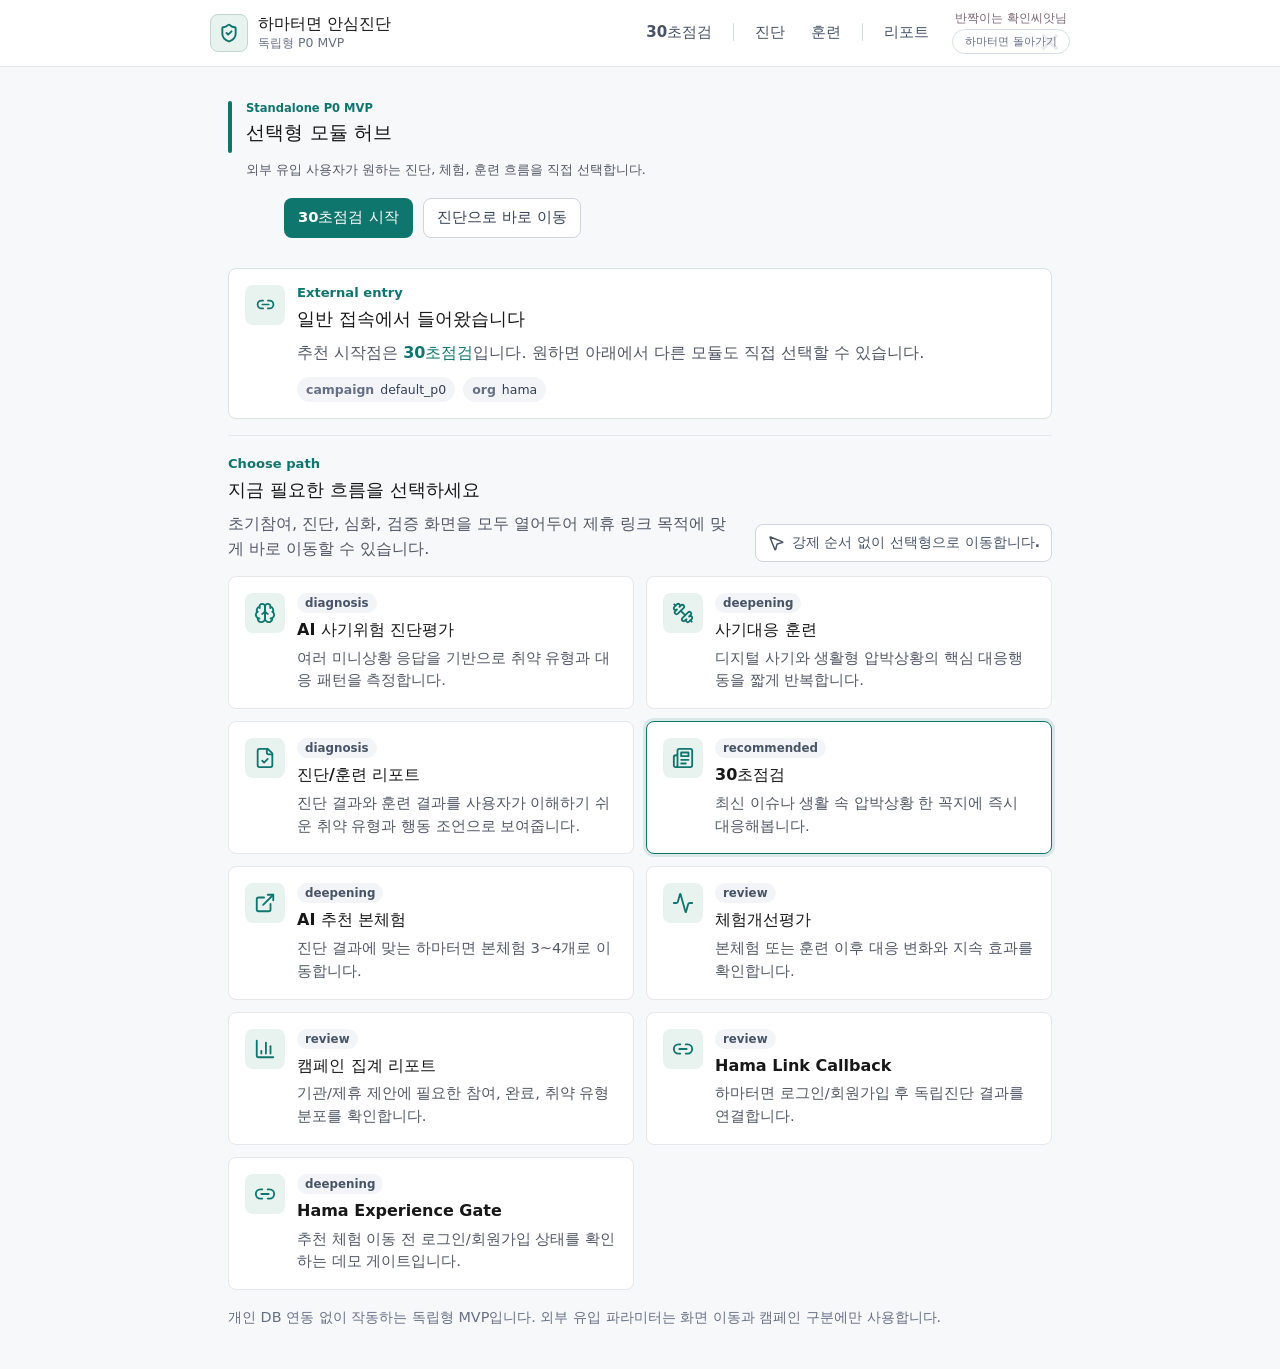
==== commit ce07a209: "Fix 30sec check audio playback controls" ====
--- a/docs/mini/2026-06-ai-family-voice-smishing-sim/index.html
+++ b/docs/mini/2026-06-ai-family-voice-smishing-sim/index.html
@@ -4,7 +4,7 @@
     <meta charset="UTF-8" />
     <meta name="viewport" content="width=device-width, initial-scale=1.0" />
     <title>AI Fraud Prevention MVP</title>
-    <script type="module" crossorigin src="./assets/index-B2gYGvDz.js"></script>
+    <script type="module" crossorigin src="./assets/index-CKKySk5v.js"></script>
     <link rel="stylesheet" crossorigin href="./assets/index-40gwW7HD.css">
   </head>
   <body>
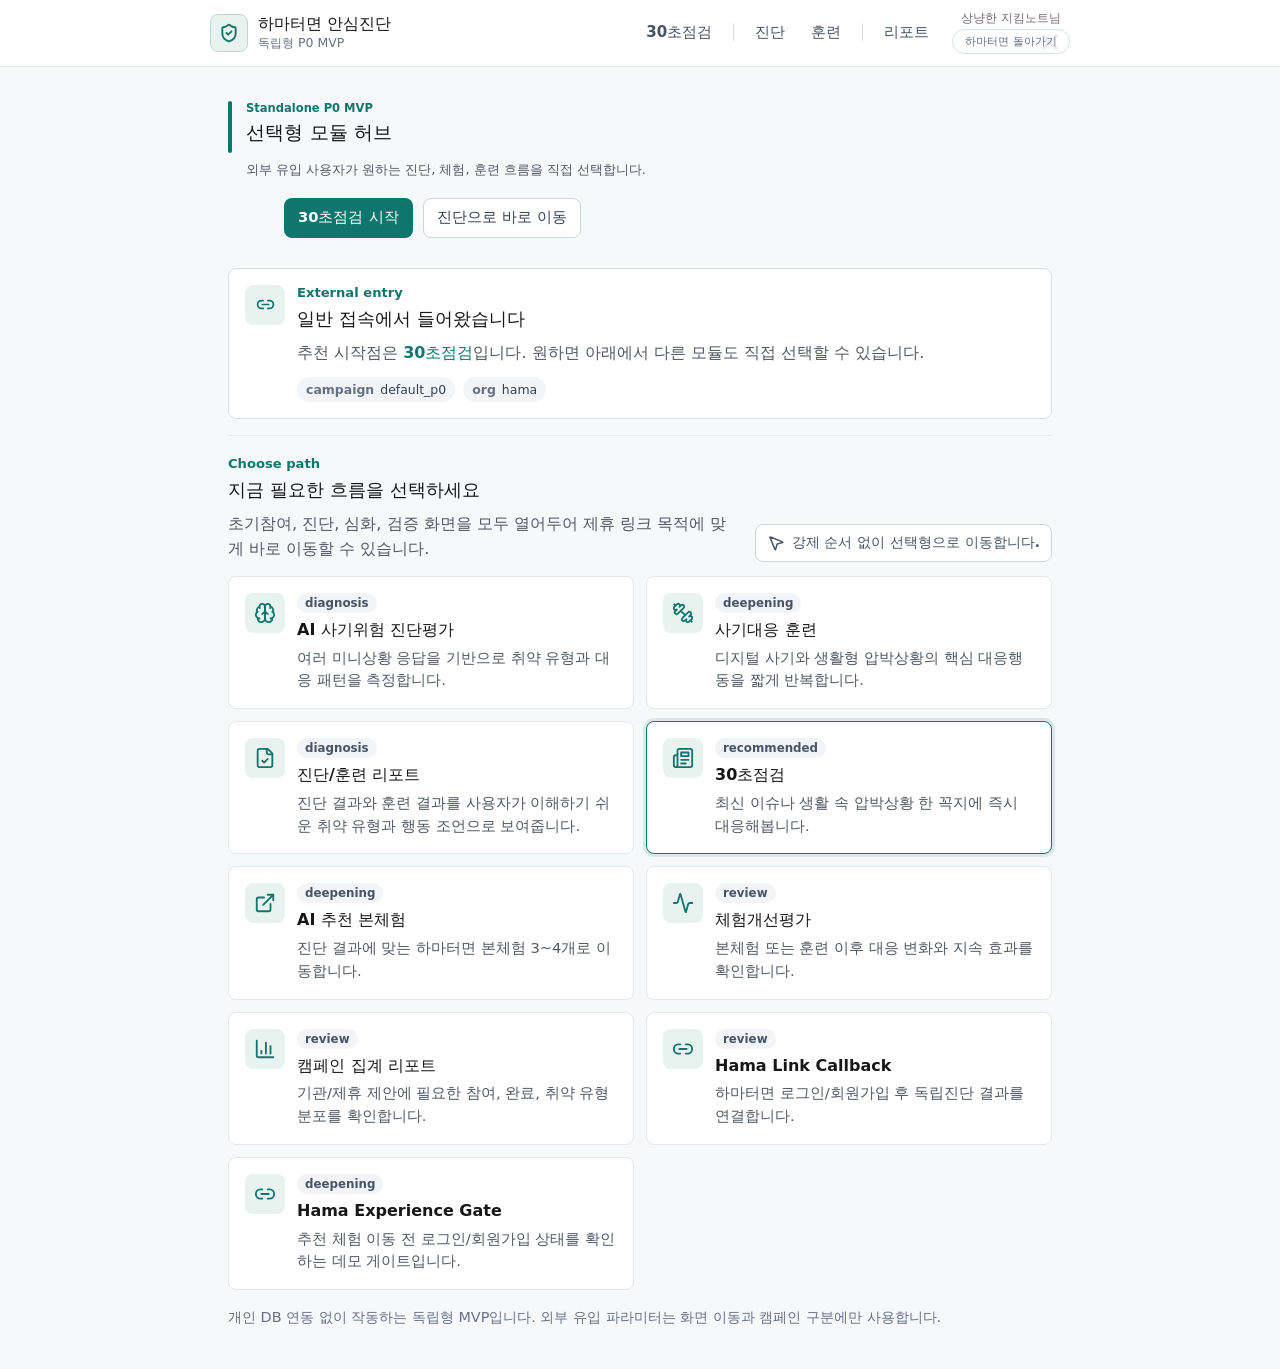
==== commit 752a5adf: "Restore intelligible 30sec check voice playback" ====
--- a/docs/mini/2026-06-ai-family-voice-smishing-sim/index.html
+++ b/docs/mini/2026-06-ai-family-voice-smishing-sim/index.html
@@ -4,7 +4,7 @@
     <meta charset="UTF-8" />
     <meta name="viewport" content="width=device-width, initial-scale=1.0" />
     <title>AI Fraud Prevention MVP</title>
-    <script type="module" crossorigin src="./assets/index-CKKySk5v.js"></script>
+    <script type="module" crossorigin src="./assets/index-Cl-CHkW4.js"></script>
     <link rel="stylesheet" crossorigin href="./assets/index-40gwW7HD.css">
   </head>
   <body>
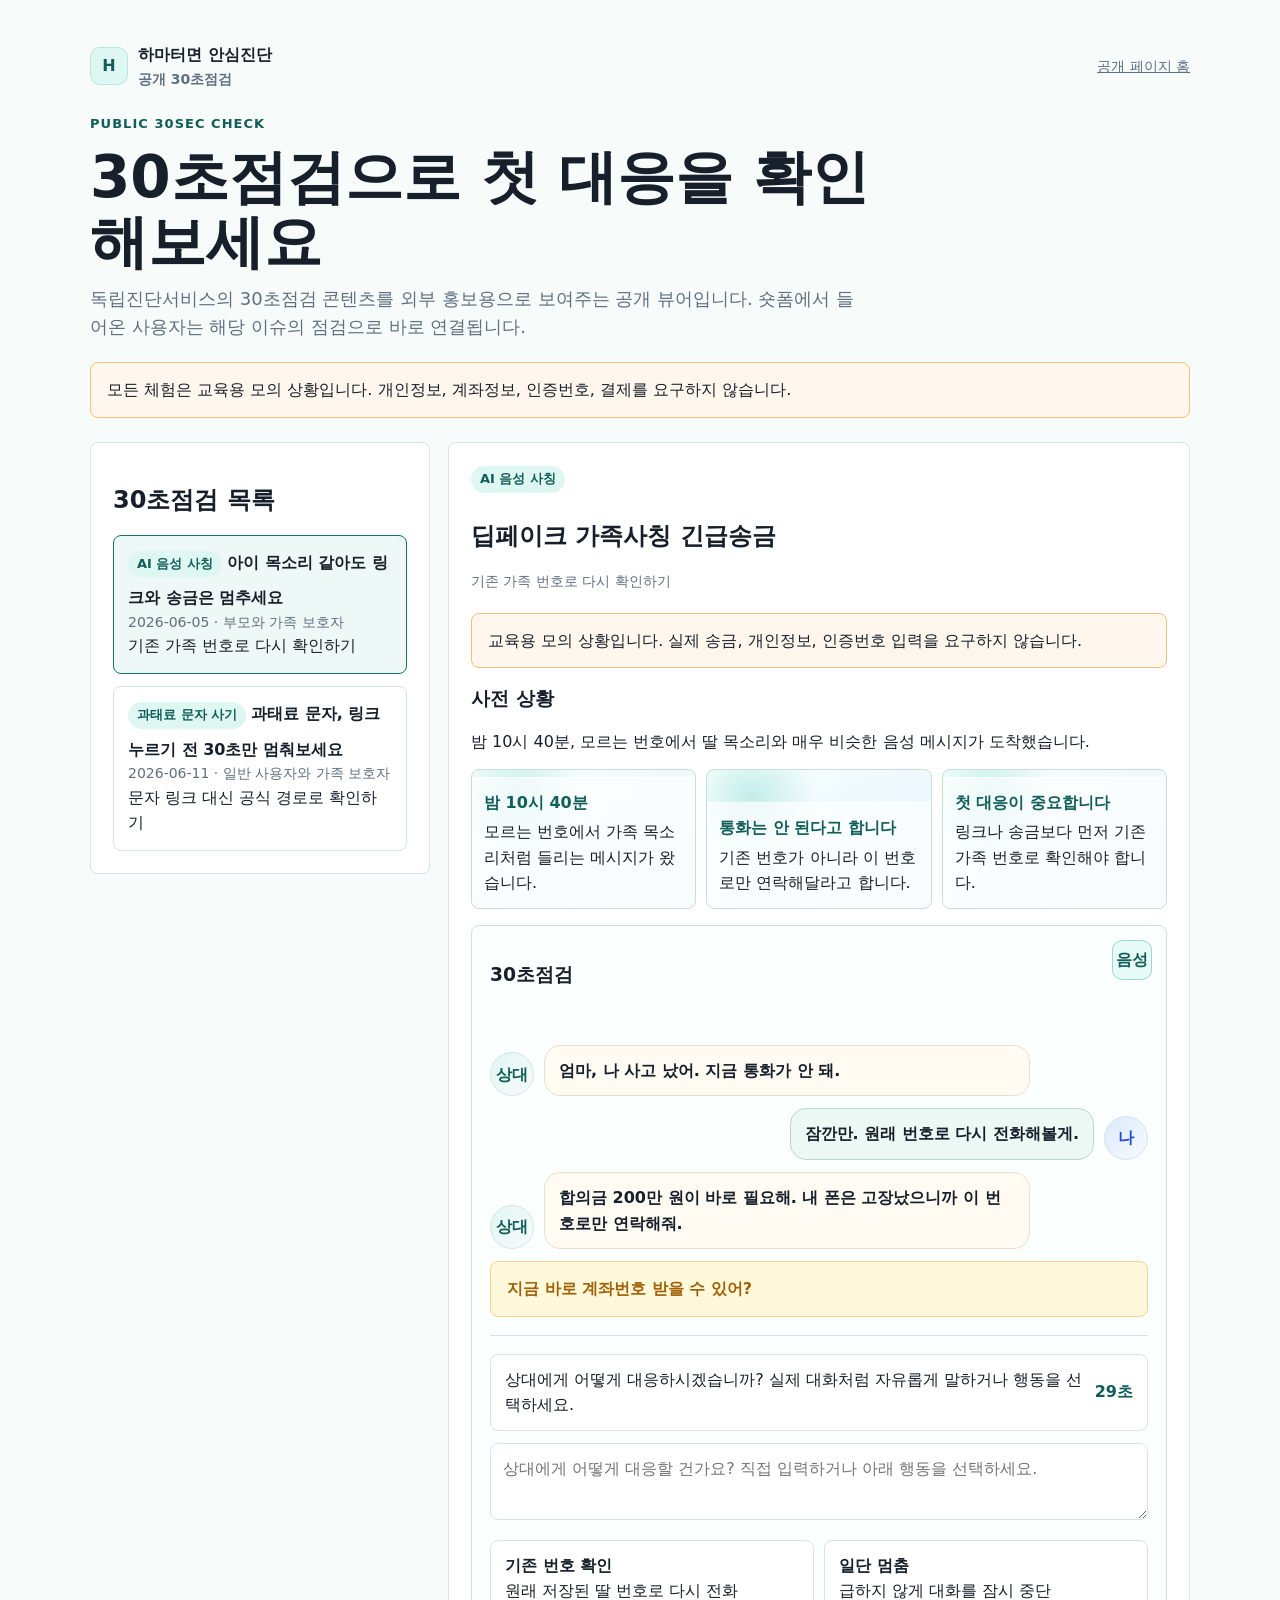
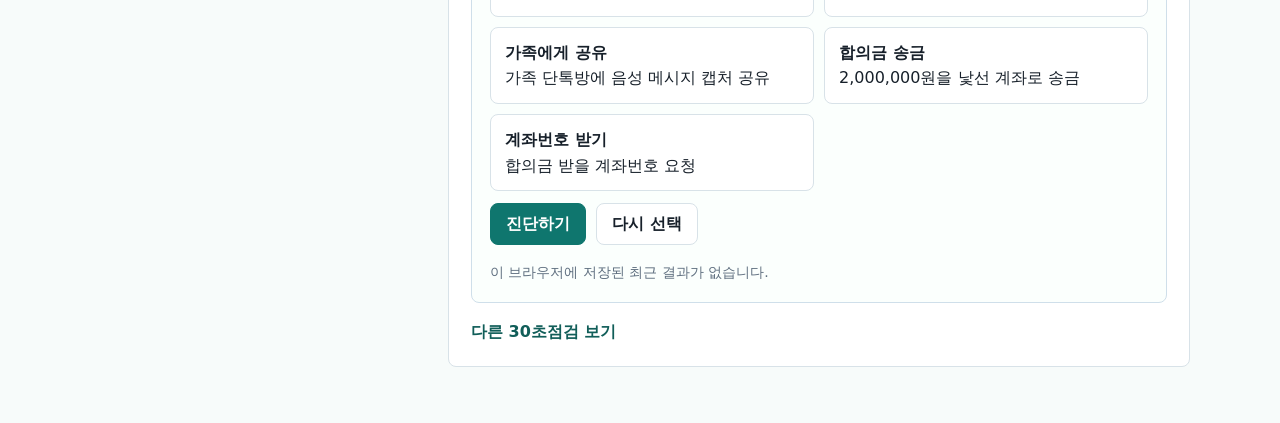
==== commit 20ab7611: "Update public 30sec check landing pages" ====
--- a/docs/mini/2026-06-ai-family-voice-smishing-sim/index.html
+++ b/docs/mini/2026-06-ai-family-voice-smishing-sim/index.html
@@ -1,13 +1,171 @@
 <!doctype html>
 <html lang="ko">
-  <head>
-    <meta charset="UTF-8" />
-    <meta name="viewport" content="width=device-width, initial-scale=1.0" />
-    <title>AI Fraud Prevention MVP</title>
-    <script type="module" crossorigin src="./assets/index-Cl-CHkW4.js"></script>
-    <link rel="stylesheet" crossorigin href="./assets/index-40gwW7HD.css">
-  </head>
-  <body>
-    <div id="root"></div>
-  </body>
+<head>
+  <meta charset="utf-8">
+  <meta name="viewport" content="width=device-width, initial-scale=1">
+  <title>하마터면 30초점검</title>
+  <meta name="description" content="독립진단 30초점검 콘텐츠를 외부 홍보용으로 제공하는 교육용 공개 페이지입니다.">
+  <script async src="https://www.googletagmanager.com/gtag/js?id=G-GSD42SWLB9"></script>
+  <script>
+    window.HAMA_ANALYTICS = { campaignId: "30sec-checks-public", miniId: "PUBLIC-30SEC-CHECKS", ga4MeasurementId: "G-GSD42SWLB9" };
+    window.dataLayer = window.dataLayer || [];
+    function gtag(){ window.dataLayer.push(arguments); }
+    gtag("js", new Date());
+    gtag("config", window.HAMA_ANALYTICS.ga4MeasurementId, { send_page_view: false });
+    function track(name, params){ if (typeof gtag === "function") gtag("event", name, Object.assign({ campaign_id: window.HAMA_ANALYTICS.campaignId, mini_id: window.HAMA_ANALYTICS.miniId }, params || {})); }
+  </script>
+  <style>
+    :root{--ink:#17202a;--muted:#607080;--line:#d8e2e8;--brand:#0f766e;--brand-dark:#115e59;--soft:#eef8f6;--paper:#fff;--warn:#a16207;--warn-soft:#fff8db;--risk:#b42318;--risk-soft:#fff1f0;--safe:#0b7a3b;--safe-soft:#ecfdf3;--caution:#b54708;--caution-soft:#fff7ed;--neutral:#475467;--neutral-soft:#f2f4f7;--blue:#1d4ed8}
+    *{box-sizing:border-box} body{margin:0;font-family:system-ui,-apple-system,BlinkMacSystemFont,"Segoe UI",sans-serif;background:#f7fbfa;color:var(--ink);line-height:1.6}
+    .shell{width:min(1100px,calc(100% - 32px));margin:0 auto;padding:28px 0 56px}.topbar{display:flex;align-items:center;justify-content:space-between;gap:16px;padding:14px 0 24px}.brand{display:flex;align-items:center;gap:10px;font-weight:900}.brand-mark{display:grid;place-items:center;width:38px;height:38px;border-radius:10px;background:#dff7f2;color:var(--brand-dark);border:1px solid #b8e6dc}.eyebrow{color:var(--brand-dark);font-weight:800;letter-spacing:.08em;font-size:13px}h1{margin:10px 0;max-width:820px;font-size:clamp(34px,6vw,58px);line-height:1.12;letter-spacing:0}h2,h3{line-height:1.25}p{margin:0}.lead{max-width:780px;color:var(--muted);font-size:18px}.notice{margin-top:20px;padding:14px 16px;border:1px solid #f2c078;background:#fff7ed;border-radius:8px}.layout{display:grid;grid-template-columns:minmax(260px,340px) 1fr;gap:18px;margin-top:24px;align-items:start}.panel{background:var(--paper);border:1px solid var(--line);border-radius:8px;padding:22px}.timeline{display:grid;gap:12px}.timeline-card{display:block;width:100%;text-align:left;border:1px solid var(--line);border-radius:8px;padding:14px;background:#fff;color:var(--ink);font:inherit;cursor:pointer}.timeline-card.active,.timeline-card:hover,.timeline-card:focus-visible{border-color:var(--brand);background:var(--soft);outline:none}.chip{display:inline-flex;width:fit-content;margin-bottom:8px;padding:3px 9px;border-radius:999px;background:#dff7f2;color:var(--brand-dark);font-size:13px;font-weight:800}.meta{color:var(--muted);font-size:14px}.scenario-cards{display:grid;grid-template-columns:repeat(3,minmax(0,1fr));gap:10px;margin-top:14px}.scenario-card{min-height:140px;display:flex;align-items:flex-end;border:1px solid #c8ded7;border-radius:8px;overflow:hidden;background:radial-gradient(circle at 20% 20%,rgba(20,184,166,.22),transparent 30%),linear-gradient(145deg,#f7fffc,#e7f3ff)}.scenario-card-copy{width:100%;min-height:32%;padding:12px;background:rgba(255,255,255,.68);backdrop-filter:blur(2px);border-top:1px solid rgba(255,255,255,.72)}.scenario-card strong{display:block;color:var(--brand-dark);margin-bottom:4px}.check-room{position:relative;margin-top:16px;padding:18px;border:1px solid #cfdfea;border-radius:8px;background:#fbfffd}.speech-fixed{position:absolute;right:14px;top:14px;display:grid;place-items:center;width:40px;height:40px;border:1px solid #9fd7ce;border-radius:10px;background:#e6faf6;color:var(--brand-dark);font-weight:900}.chat{display:grid;gap:12px;padding-top:40px}.chat-row{display:grid;grid-template-columns:44px minmax(0,1fr);gap:10px;align-items:end;max-width:82%}.chat-row.user{grid-template-columns:minmax(0,1fr) 44px;justify-self:end}.avatar{display:grid;place-items:center;width:44px;height:44px;border-radius:50%;border:1px solid #d6e3ea;background:linear-gradient(135deg,#dff7f2,#f8fafc);color:var(--brand-dark);font-weight:900}.chat-row.user .avatar{grid-column:2;background:linear-gradient(135deg,#dbeafe,#f8fafc);color:var(--blue)}.bubble{padding:12px 14px;border-radius:16px;border:1px solid #eadfce;background:#fffaf2;font-weight:700}.chat-row.user .bubble{grid-column:1;grid-row:1;border-color:#b7d9d2;background:#ecf8f4}.final-prompt{margin-top:12px;padding:14px 16px;border-radius:8px;background:var(--warn-soft);color:var(--warn);border:1px solid #f6d18d;font-weight:900}.response-area{margin-top:18px;padding-top:18px;border-top:1px solid var(--line)}.timer-row{display:flex;align-items:center;justify-content:space-between;gap:12px;padding:12px 14px;border:1px solid #d9e6e2;border-radius:8px;background:#fff}.timer{font-weight:900;color:var(--brand-dark);white-space:nowrap}.free-input{width:100%;margin-top:12px;min-height:72px;resize:vertical;border:1px solid var(--line);border-radius:8px;padding:12px;font:inherit}.choices{display:grid;grid-template-columns:repeat(2,minmax(0,1fr));gap:10px;margin-top:12px}button.choice,.small-button{border:1px solid var(--line);border-radius:8px;background:#fff;color:var(--ink);font:inherit;cursor:pointer}button.choice{text-align:left;padding:12px 14px}button.choice.selected,button.choice:hover,button.choice:focus-visible{border-color:var(--brand);background:var(--soft);outline:none}button.choice:disabled{opacity:.62;cursor:default}.diagnose-row{display:flex;flex-wrap:wrap;gap:10px;margin-top:12px}.small-button{min-height:42px;padding:0 15px;font-weight:800}.small-button.primary{border-color:var(--brand);background:var(--brand);color:#fff}.result{display:none;margin-top:18px;padding:18px;border-radius:8px;border:1px solid var(--line)}.result.visible{display:block}.result.safe{background:var(--safe-soft);border-color:#86d7a3}.result.caution{background:var(--caution-soft);border-color:#fdba74}.result.risk{background:var(--risk-soft);border-color:#ffb4ab}.result.timeout{background:var(--neutral-soft);border-color:#cfd4dc}.result-grid{display:grid;grid-template-columns:1fr 1fr;gap:12px;margin-top:14px}.result-box{border:1px solid rgba(0,0,0,.08);border-radius:8px;padding:12px;background:rgba(255,255,255,.58)}.result-box ul{margin:8px 0 0;padding-left:18px}.result-actions{display:flex;flex-wrap:wrap;gap:10px;margin-top:14px}.history{margin-top:16px;color:var(--muted);font-size:14px}.timeline-link{display:inline-flex;margin-top:16px;color:var(--brand-dark);font-weight:800;text-decoration:none}
+    @media (max-width:860px){.layout{grid-template-columns:1fr}.scenario-cards{grid-template-columns:1fr}.choices{grid-template-columns:1fr}.chat-row{max-width:100%}.result-grid{grid-template-columns:1fr}}
+  </style>
+</head>
+<body>
+<main class="shell">
+  <div class="topbar">
+    <div class="brand"><div class="brand-mark">H</div><div><div>하마터면 안심진단</div><div class="meta">공개 30초점검</div></div></div>
+    <a class="meta" href="/sample_hamat-mini-experience/">공개 페이지 홈</a>
+  </div>
+  <section aria-labelledby="page-title">
+    <div class="eyebrow">PUBLIC 30SEC CHECK</div>
+    <h1 id="page-title">30초점검으로 첫 대응을 확인해보세요</h1>
+    <p class="lead">독립진단서비스의 30초점검 콘텐츠를 외부 홍보용으로 보여주는 공개 뷰어입니다. 숏폼에서 들어온 사용자는 해당 이슈의 점검으로 바로 연결됩니다.</p>
+    <p class="notice">모든 체험은 교육용 모의 상황입니다. 개인정보, 계좌정보, 인증번호, 결제를 요구하지 않습니다.</p>
+  </section>
+  <section class="layout">
+    <aside class="panel"><h2>30초점검 목록</h2><div class="timeline" id="timeline"></div></aside>
+    <section class="panel" id="check-panel" aria-live="polite"></section>
+  </section>
+</main>
+<script id="checks-data" type="application/json">[{"issue_id": "CHECK-2026-06-ai-family-voice-smishing-sim", "campaign_id": "2026-06-ai-family-voice-smishing-sim", "slug": "ai-family-voice", "legacy_path": "/mini/2026-06-ai-family-voice-smishing-sim/", "title": "아이 목소리 같아도 링크와 송금은 멈추세요", "check_title": "딥페이크 가족사칭 긴급송금", "subtitle": "기존 가족 번호로 다시 확인하기", "category": "AI 음성 사칭", "target": "부모와 가족 보호자", "published_at": "2026-06-05", "display_priority": 10, "why_now": "AI 음성 합성과 가족 사칭 문자가 결합되면 목소리 신뢰와 긴급 송금 압박이 동시에 발생한다.", "educational_notice": "교육용 모의 상황입니다. 실제 송금, 개인정보, 인증번호 입력을 요구하지 않습니다.", "situation_text": "밤 10시 40분, 모르는 번호에서 딸 목소리와 매우 비슷한 음성 메시지가 도착했습니다.", "situation_cards": [{"title": "밤 10시 40분", "body": "모르는 번호에서 가족 목소리처럼 들리는 메시지가 왔습니다."}, {"title": "통화는 안 된다고 합니다", "body": "기존 번호가 아니라 이 번호로만 연락해달라고 합니다."}, {"title": "첫 대응이 중요합니다", "body": "링크나 송금보다 먼저 기존 가족 번호로 확인해야 합니다."}], "chat_preroll_turns": [{"speaker": "counterparty", "label": "상대", "text": "엄마, 나 사고 났어. 지금 통화가 안 돼."}, {"speaker": "user", "label": "나", "text": "잠깐만. 원래 번호로 다시 전화해볼게."}, {"speaker": "counterparty", "label": "상대", "text": "합의금 200만 원이 바로 필요해. 내 폰은 고장났으니까 이 번호로만 연락해줘."}], "final_prompt": "지금 바로 계좌번호 받을 수 있어?", "user_response_prompt": "상대에게 어떻게 대응하시겠습니까? 실제 대화처럼 자유롭게 말하거나 행동을 선택하세요.", "timer_seconds": 30, "action_choices": [{"id": "A", "label": "기존 번호 확인", "description": "원래 저장된 딸 번호로 다시 전화", "response_text": "기존 가족 번호로 다시 확인하겠다고 선택했습니다.", "risk_level": "safe", "action_code": "CONTACT_ORIGINAL_PERSON"}, {"id": "B", "label": "일단 멈춤", "description": "급하지 않게 대화를 잠시 중단", "response_text": "급한 상황에서도 대화를 잠시 멈추겠다고 선택했습니다.", "risk_level": "safe", "action_code": "HOLD"}, {"id": "C", "label": "가족에게 공유", "description": "가족 단톡방에 음성 메시지 캡처 공유", "response_text": "가족이나 제3자에게 공유해 확인하겠다고 선택했습니다.", "risk_level": "safe", "action_code": "ASK_ADVISOR"}, {"id": "D", "label": "합의금 송금", "description": "2,000,000원을 낯선 계좌로 송금", "response_text": "송금으로 이어질 수 있는 대응을 선택했습니다.", "risk_level": "risk", "action_code": "TRANSFER"}, {"id": "E", "label": "계좌번호 받기", "description": "합의금 받을 계좌번호 요청", "response_text": "송금으로 이어질 수 있는 대응을 선택했습니다.", "risk_level": "risk", "action_code": "TRANSFER"}], "result_screen": {"safe": {"title": "잘 멈췄어요", "summary": "기존 번호나 가족 단톡방으로 다시 확인하려는 대응은 안전 신호입니다.", "diagnosis": "검증 행동이 보입니다. 지금처럼 공식 경로와 기존 연락처를 우선하세요."}, "caution": {"title": "조금 더 확인이 필요해요", "summary": "상대 말이 맞는지 확인하려는 태도는 좋지만, 상대가 준 번호만 믿으면 위험합니다.", "diagnosis": "확인하려는 태도는 좋지만, 상대가 준 경로 안에 머물지 않아야 합니다."}, "risk": {"title": "하마터면 송금할 뻔했어요", "summary": "송금이나 계좌 확인으로 이어질 수 있는 위험한 대응입니다. 실제 상황에서는 먼저 멈추고 기존 연락처로 확인해야 합니다.", "diagnosis": "상대 요구를 따라가는 행동 신호가 보입니다. 먼저 멈추고 공식 경로로 확인해야 합니다."}, "timeout": {"title": "압박상황에서 판단이 멈춘 상태입니다", "summary": "30초 안에 아무 대응도 하지 못했습니다. 급한 상황에서 멈추는 것은 자연스러운 반응이지만, 다음 검증 행동이 필요합니다.", "diagnosis": "멈춘 뒤에는 공식 경로 확인, 가족 공유, 기존 연락처 확인 중 하나로 이어져야 안전합니다."}}, "risk_signals": ["낯선 번호인데 가족 목소리처럼 접근합니다.", "통화가 어렵다며 기존 연락 경로를 차단합니다.", "합의금처럼 급한 돈을 요구합니다.", "확인할 시간을 주지 않고 빠른 결정을 압박합니다."], "safe_actions": ["기존에 저장된 가족 번호로 다시 전화합니다.", "가족 단톡방이나 다른 보호자에게 공유합니다.", "가족끼리만 아는 확인 암호를 사용합니다.", "송금, 링크 클릭, 개인정보 제공은 보류합니다."], "cta": {"diagnosis": "진단", "training": "훈련", "hama_ai_experience": "하마터면 AI체험"}}, {"issue_id": "CHECK-2026-06-penalty-sms", "campaign_id": "2026-06-penalty-sms", "slug": "penalty-sms", "legacy_path": "/mini/2026-06-penalty-sms/", "title": "과태료 문자, 링크 누르기 전 30초만 멈춰보세요", "check_title": "과태료 문자 링크 30초점검", "subtitle": "문자 링크 대신 공식 경로로 확인하기", "category": "과태료 문자 사기", "target": "일반 사용자와 가족 보호자", "published_at": "2026-06-11", "display_priority": 9, "why_now": "과태료, 범칙금, 교통 위반을 사칭한 문자는 사용자가 당황한 틈에 링크 클릭을 유도하기 쉽습니다.", "educational_notice": "교육용 모의 상황입니다. 실제 기관 안내가 아니며 개인정보, 계좌정보, 인증번호, 결제를 요구하지 않습니다.", "situation_text": "업무 중 휴대폰에 '과태료 미납 확인'이라는 문자가 도착했습니다. 메시지에는 바로 확인하라는 링크가 들어 있습니다.", "situation_cards": [{"title": "갑자기 온 과태료 문자", "body": "모르는 발신자가 미납 과태료를 확인하라며 급한 분위기를 만듭니다."}, {"title": "문자 안의 짧은 링크", "body": "공식 앱이나 사이트가 아니라 문자 속 링크를 누르도록 유도합니다."}, {"title": "누르기 전 30초", "body": "바로 누르기보다 공식 경로로 직접 확인하는 첫 대응이 중요합니다."}], "chat_preroll_turns": [{"speaker": "counterparty", "label": "상대", "text": "[알림] 과태료 미납 내역이 확인되었습니다. 아래 링크에서 상세 내용을 확인하세요."}, {"speaker": "user", "label": "나", "text": "과태료라고 하니까 신경 쓰이네. 그런데 링크 주소가 조금 낯설어."}, {"speaker": "counterparty", "label": "상대", "text": "오늘 안에 확인하지 않으면 추가 조치가 진행될 수 있습니다."}], "final_prompt": "지금 문자 링크를 열어 확인하시겠습니까?", "user_response_prompt": "상대에게 어떻게 대응하시겠습니까? 실제 대화처럼 자유롭게 말하거나 아래 행동을 선택하세요.", "timer_seconds": 30, "action_choices": [{"id": "A", "label": "일단 멈춤", "description": "문자 링크를 바로 누르지 않기", "response_text": "문자 링크를 누르기 전에 멈추겠다고 선택했습니다.", "risk_level": "safe", "action_code": "HOLD"}, {"id": "B", "label": "공식 경로 확인", "description": "공식 앱이나 공식 사이트를 직접 열어 확인", "response_text": "공식 앱이나 공식 사이트로 직접 확인하겠다고 선택했습니다.", "risk_level": "safe", "action_code": "OFFICIAL_CHECK"}, {"id": "C", "label": "가족에게 공유", "description": "문자 캡처를 가족이나 신뢰할 사람에게 먼저 공유", "response_text": "가족이나 신뢰할 사람에게 먼저 공유하겠다고 선택했습니다.", "risk_level": "safe", "action_code": "ASK_ADVISOR"}, {"id": "D", "label": "링크 열기", "description": "문자 속 링크를 눌러 페이지 확인", "response_text": "문자 속 링크를 열어보겠다고 선택했습니다.", "risk_level": "risk", "action_code": "OPEN_LINK"}, {"id": "E", "label": "정보 입력", "description": "페이지가 요구하면 이름, 전화번호, 결제정보 입력", "response_text": "페이지가 요구하는 정보를 입력할 수 있는 대응을 선택했습니다.", "risk_level": "risk", "action_code": "SEND_PII"}], "result_screen": {"safe": {"title": "잘 멈췄어요", "summary": "문자 링크를 바로 누르지 않고 공식 경로로 확인하려는 대응은 안전합니다.", "diagnosis": "검증 행동이 보입니다. 지금처럼 공식 경로와 기존 연락처를 우선하세요."}, "caution": {"title": "조금 더 확인이 필요해요", "summary": "확인하려는 태도는 좋지만, 의심 문자가 준 링크나 연락 경로 안에 머물면 위험합니다.", "diagnosis": "확인하려는 태도는 좋지만, 상대가 준 경로 안에 머물지 않아야 합니다."}, "risk": {"title": "하마터면 링크를 누를 뻔했어요", "summary": "링크를 열거나 개인정보를 입력하는 대응은 피싱, 악성앱 설치, 결제 피해로 이어질 수 있습니다.", "diagnosis": "상대 요구를 따라가는 행동 신호가 보입니다. 먼저 멈추고 공식 경로로 확인해야 합니다."}, "timeout": {"title": "압박상황에서 판단이 멈춘 상태입니다", "summary": "30초 안에 아무 대응도 하지 못했습니다. 급한 상황에서 멈추는 것은 자연스러운 반응이지만, 다음 검증 행동이 필요합니다.", "diagnosis": "멈춘 뒤에는 공식 경로 확인, 가족 공유, 기존 연락처 확인 중 하나로 이어져야 안전합니다."}}, "risk_signals": ["문자 안에 확인 링크가 포함되어 있습니다.", "과태료, 미납, 추가 조치 같은 표현으로 급하게 만듭니다.", "공식처럼 보이지만 예상하지 못한 문자로 도착했습니다.", "링크 목적지를 짧은 시간 안에 확인하기 어렵습니다."], "safe_actions": ["문자 속 링크를 바로 누르지 않습니다.", "공식 앱, 즐겨찾기한 공식 사이트, 공식 고객센터 경로로 직접 확인합니다.", "가족이나 신뢰할 사람에게 문자 캡처를 공유해 한 번 더 확인합니다.", "문자 링크에서 개인정보, 결제정보, 인증번호를 입력하지 않습니다."], "cta": {"diagnosis": "진단", "training": "훈련", "hama_ai_experience": "하마터면 AI체험"}}]</script>
+<script>
+const CHECKS = JSON.parse(document.querySelector("#checks-data").textContent);
+const timeline = document.querySelector("#timeline");
+const panel = document.querySelector("#check-panel");
+const storagePrefix = "hama:public30sec:";
+let selectedAction = null, completed = false, remaining = 30, timerHandle = null;
+function trackSafe(name, params){ try{ track(name, params || {}); } catch(_){} }
+function resolveInitialSlug(){
+  const hash = decodeURIComponent(location.hash.replace(/^#/, ""));
+  if (hash) return hash.replace(/^check-/, "");
+  const path = location.pathname;
+  const legacy = CHECKS.find((item) => path.endsWith(item.legacy_path));
+  if (legacy) return legacy.slug;
+  return CHECKS[0]?.slug;
+}
+function storeKey(check){ return storagePrefix + check.issue_id; }
+function nowText(){ return new Date().toLocaleString("ko-KR", { hour12:false }); }
+function getLastResult(check){ try{ return JSON.parse(localStorage.getItem(storeKey(check)) || "null"); }catch(_){ return null; } }
+function saveResult(check, record){ localStorage.setItem(storeKey(check), JSON.stringify(record)); }
+function renderTimeline(activeSlug){
+  timeline.innerHTML = CHECKS.map((item)=>`
+    <button class="timeline-card ${item.slug === activeSlug ? "active" : ""}" type="button" data-slug="${item.slug}">
+      <span class="chip">${item.category}</span>
+      <strong>${item.title}</strong>
+      <div class="meta">${item.published_at} · ${item.target}</div>
+      <p>${item.subtitle}</p>
+    </button>`).join("");
+  timeline.querySelectorAll("[data-slug]").forEach((button)=>button.addEventListener("click",()=>{
+    const slug = button.dataset.slug;
+    history.replaceState(null, "", "#check-" + slug);
+    selectCheck(slug);
+  }));
+}
+function renderCheck(check){
+  const last = getLastResult(check);
+  panel.innerHTML = `
+    <span class="chip">${check.category}</span>
+    <h2>${check.check_title || check.title}</h2>
+    <p class="meta">${check.subtitle}</p>
+    <p class="notice">${check.educational_notice}</p>
+    <section><h3>사전 상황</h3><p>${check.situation_text}</p>
+      <div class="scenario-cards">${check.situation_cards.map((card)=>`
+        <article class="scenario-card"><div class="scenario-card-copy"><strong>${card.title}</strong><span>${card.body}</span></div></article>`).join("")}</div>
+    </section>
+    <section class="check-room">
+      <div class="speech-fixed" title="음성 안내">음성</div>
+      <h3>30초점검</h3>
+      <div class="chat">${check.chat_preroll_turns.map((turn)=>`
+        <div class="chat-row ${turn.speaker === "user" ? "user" : ""}">
+          <div class="avatar">${turn.label}</div><div class="bubble">${turn.text}</div>
+        </div>`).join("")}</div>
+      <div class="final-prompt">${check.final_prompt}</div>
+      <div class="response-area">
+        <div class="timer-row"><span>${check.user_response_prompt}</span><span class="timer" id="timer">${check.timer_seconds}초</span></div>
+        <textarea class="free-input" id="free-response" placeholder="상대에게 어떻게 대응할 건가요? 직접 입력하거나 아래 행동을 선택하세요."></textarea>
+        <div class="choices">${check.action_choices.map((choice)=>`
+          <button class="choice" type="button" data-choice="${choice.id}"><strong>${choice.label}</strong><br><span>${choice.description}</span></button>`).join("")}</div>
+        <div class="diagnose-row"><button class="small-button primary" type="button" id="diagnose">진단하기</button><button class="small-button" type="button" id="reset-check">다시 선택</button></div>
+        <div class="history" id="history">${last ? `최근 결과: ${last.resultTitle} / ${last.completedAt}` : "이 브라우저에 저장된 최근 결과가 없습니다."}</div>
+        <div class="result" id="result"></div>
+      </div>
+    </section>
+    <a class="timeline-link" href="/sample_hamat-mini-experience/mini/30sec-checks/">다른 30초점검 보기</a>`;
+  wireCheck(check);
+}
+function wireCheck(check){
+  selectedAction = null; completed = false; remaining = check.timer_seconds;
+  if (timerHandle) window.clearInterval(timerHandle);
+  const timer = panel.querySelector("#timer");
+  panel.querySelectorAll("[data-choice]").forEach((button)=>{
+    button.addEventListener("click",()=>{
+      if (completed) return;
+      selectedAction = check.action_choices.find((choice)=>choice.id === button.dataset.choice);
+      panel.querySelectorAll("[data-choice]").forEach((item)=>item.classList.remove("selected"));
+      button.classList.add("selected");
+      panel.querySelector("#free-response").value = selectedAction.response_text || selectedAction.description;
+      trackSafe("public_30sec_choice_selected", { issue_id:check.issue_id, choice_id:selectedAction.id, risk_level:selectedAction.risk_level });
+    });
+  });
+  panel.querySelector("#diagnose").addEventListener("click",()=>complete(check, selectedAction || inferFromFreeText(check), "diagnose_button"));
+  panel.querySelector("#reset-check").addEventListener("click",()=>renderCheck(check));
+  timerHandle = window.setInterval(()=>{
+    if (completed){ window.clearInterval(timerHandle); return; }
+    remaining -= 1; timer.textContent = remaining + "초";
+    if (remaining <= 0) complete(check, { id:"timeout", label:"시간 초과", description:"아무 행동을 선택하지 않음", risk_level:"timeout", response_text:"" }, "timer");
+  }, 1000);
+  trackSafe("public_30sec_check_view", { issue_id:check.issue_id, slug:check.slug });
+}
+function inferFromFreeText(check){
+  const text = panel.querySelector("#free-response").value.trim();
+  if (!text) return { id:"timeout", label:"무응답", description:"응답을 입력하지 않음", risk_level:"timeout", response_text:"" };
+  if (/송금|계좌|보낼|입금|링크|인증|결제|입력|누르/.test(text)) return check.action_choices.find((choice)=>choice.risk_level === "risk") || check.action_choices[0];
+  if (/확인|전화|가족|멈춤|중단|공식|사이트|앱|공유/.test(text)) return check.action_choices.find((choice)=>choice.risk_level === "safe") || check.action_choices[0];
+  return check.action_choices.find((choice)=>choice.risk_level === "caution") || check.action_choices[0];
+}
+function complete(check, action, source){
+  if (completed) return; completed = true; if (timerHandle) window.clearInterval(timerHandle);
+  panel.querySelectorAll("button.choice").forEach((button)=>{ button.disabled = true; });
+  const type = action.risk_level === "safe" ? "safe" : action.risk_level === "caution" ? "caution" : action.risk_level === "timeout" ? "timeout" : "risk";
+  const resultData = check.result_screen[type];
+  const record = { issueId:check.issue_id, actionId:action.id, actionLabel:action.label, resultType:type, resultTitle:resultData.title, source, completedAt:nowText() };
+  saveResult(check, record); renderResult(check, action, resultData, type, record);
+  trackSafe("public_30sec_completed", { issue_id:check.issue_id, choice_id:action.id, result_type:type, source });
+}
+function renderResult(check, action, resultData, type, record){
+  const result = panel.querySelector("#result");
+  result.className = "result visible " + type;
+  result.innerHTML = `
+    <h3>${resultData.title}</h3><p>${resultData.summary}</p><p><strong>진단평가:</strong> ${resultData.diagnosis}</p>
+    <p class="meta">선택/입력 요약: ${action.label} · ${record.completedAt}</p>
+    <div class="result-grid"><div class="result-box"><strong>위험 신호</strong><ul>${check.risk_signals.map((item)=>`<li>${item}</li>`).join("")}</ul></div>
+    <div class="result-box"><strong>안전 행동</strong><ul>${check.safe_actions.map((item)=>`<li>${item}</li>`).join("")}</ul></div></div>
+    <div class="result-actions"><button class="small-button primary" type="button" id="copy-result">결과 링크 복사</button><button class="small-button" type="button" id="copy-share">가족 공유 문구 복사</button><button class="small-button" type="button" id="cta-diagnosis">${check.cta.diagnosis}</button><button class="small-button" type="button" id="cta-training">${check.cta.training}</button><button class="small-button" type="button" id="cta-ai">${check.cta.hama_ai_experience}</button></div>`;
+  result.scrollIntoView({ behavior:"smooth", block:"start" });
+  panel.querySelector("#history").textContent = `최근 결과: ${record.resultTitle} / ${record.completedAt}`;
+  panel.querySelector("#copy-result").addEventListener("click", async()=>{ await navigator.clipboard.writeText(location.href.split("#")[0] + "#check-" + check.slug); alert("결과 확인 링크를 복사했습니다."); }, { once:true });
+  panel.querySelector("#copy-share").addEventListener("click", async()=>{ await navigator.clipboard.writeText(`${check.title} 30초점검 결과: ${record.resultTitle}. 가족끼리 공식 경로 확인 습관을 정해두세요. ${location.href}`); alert("가족 공유 문구를 복사했습니다."); }, { once:true });
+  ["#cta-diagnosis","#cta-training","#cta-ai"].forEach((selector)=>panel.querySelector(selector).addEventListener("click",()=>{ trackSafe("public_30sec_cta_clicked", { issue_id:check.issue_id, cta:selector.replace("#cta-","") }); alert("현재 공개 홍보페이지에서는 CTA 클릭만 기록합니다. 실제 서비스 연결은 별도 배포 단계에서 연결합니다."); }));
+}
+function selectCheck(slug){
+  const check = CHECKS.find((item)=>item.slug === slug) || CHECKS[0];
+  document.title = (check.check_title || check.title) + " 30초점검";
+  window.HAMA_ANALYTICS.campaignId = check.campaign_id; window.HAMA_ANALYTICS.miniId = check.issue_id;
+  renderTimeline(check.slug); renderCheck(check);
+}
+trackSafe("public_30sec_page_view", { page_path:location.pathname });
+selectCheck(resolveInitialSlug());
+</script>
+</body>
 </html>
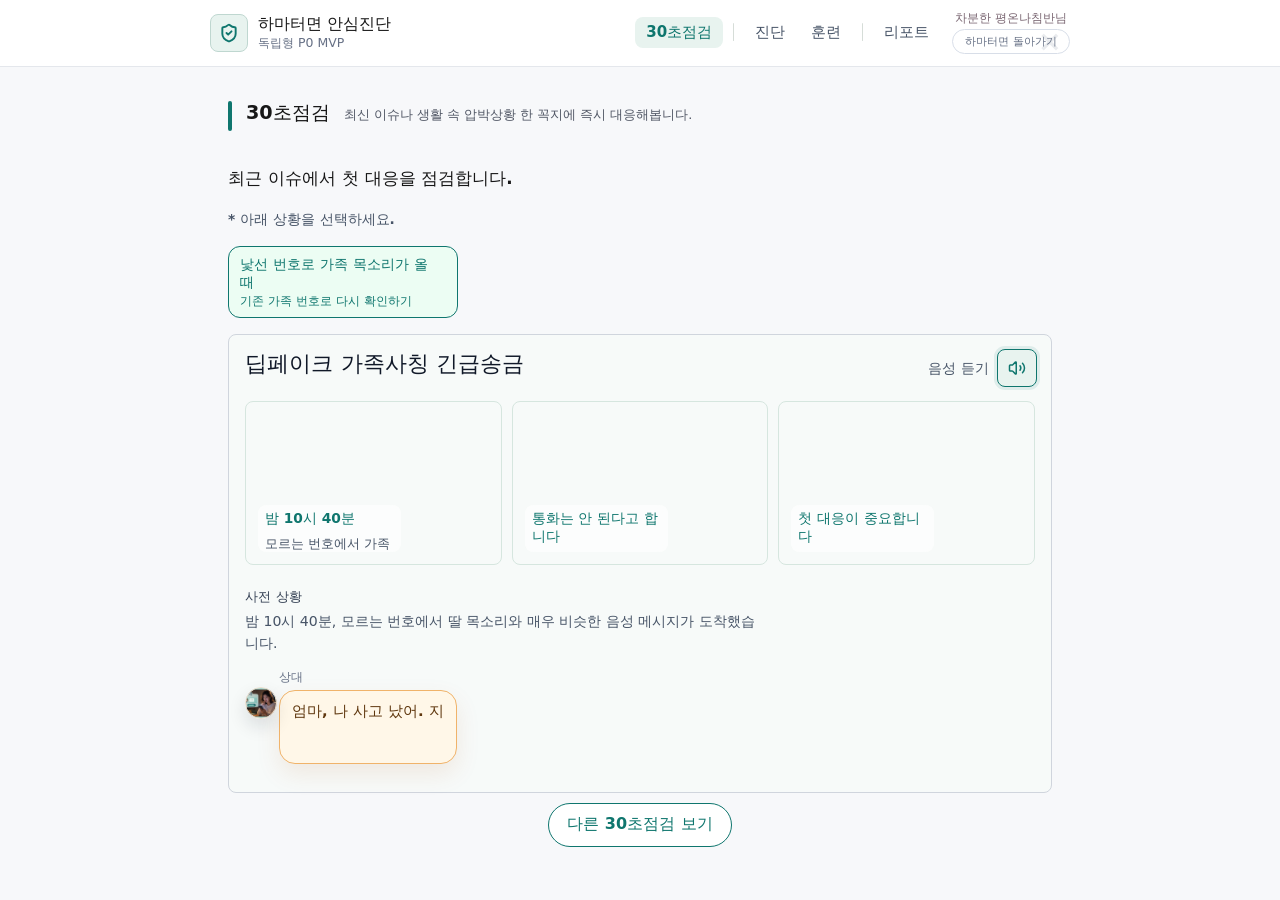
==== commit e2d2ebba: "Use independent 30sec check build for penalty landing" ====
--- a/docs/mini/2026-06-ai-family-voice-smishing-sim/index.html
+++ b/docs/mini/2026-06-ai-family-voice-smishing-sim/index.html
@@ -1,171 +1,18 @@
 <!doctype html>
 <html lang="ko">
-<head>
-  <meta charset="utf-8">
-  <meta name="viewport" content="width=device-width, initial-scale=1">
-  <title>하마터면 30초점검</title>
-  <meta name="description" content="독립진단 30초점검 콘텐츠를 외부 홍보용으로 제공하는 교육용 공개 페이지입니다.">
-  <script async src="https://www.googletagmanager.com/gtag/js?id=G-GSD42SWLB9"></script>
+  <head>
   <script>
-    window.HAMA_ANALYTICS = { campaignId: "30sec-checks-public", miniId: "PUBLIC-30SEC-CHECKS", ga4MeasurementId: "G-GSD42SWLB9" };
-    window.dataLayer = window.dataLayer || [];
-    function gtag(){ window.dataLayer.push(arguments); }
-    gtag("js", new Date());
-    gtag("config", window.HAMA_ANALYTICS.ga4MeasurementId, { send_page_view: false });
-    function track(name, params){ if (typeof gtag === "function") gtag("event", name, Object.assign({ campaign_id: window.HAMA_ANALYTICS.campaignId, mini_id: window.HAMA_ANALYTICS.miniId }, params || {})); }
+    if (!window.location.hash) {
+      window.location.replace(window.location.pathname + window.location.search + '#/issue-check');
+    }
   </script>
-  <style>
-    :root{--ink:#17202a;--muted:#607080;--line:#d8e2e8;--brand:#0f766e;--brand-dark:#115e59;--soft:#eef8f6;--paper:#fff;--warn:#a16207;--warn-soft:#fff8db;--risk:#b42318;--risk-soft:#fff1f0;--safe:#0b7a3b;--safe-soft:#ecfdf3;--caution:#b54708;--caution-soft:#fff7ed;--neutral:#475467;--neutral-soft:#f2f4f7;--blue:#1d4ed8}
-    *{box-sizing:border-box} body{margin:0;font-family:system-ui,-apple-system,BlinkMacSystemFont,"Segoe UI",sans-serif;background:#f7fbfa;color:var(--ink);line-height:1.6}
-    .shell{width:min(1100px,calc(100% - 32px));margin:0 auto;padding:28px 0 56px}.topbar{display:flex;align-items:center;justify-content:space-between;gap:16px;padding:14px 0 24px}.brand{display:flex;align-items:center;gap:10px;font-weight:900}.brand-mark{display:grid;place-items:center;width:38px;height:38px;border-radius:10px;background:#dff7f2;color:var(--brand-dark);border:1px solid #b8e6dc}.eyebrow{color:var(--brand-dark);font-weight:800;letter-spacing:.08em;font-size:13px}h1{margin:10px 0;max-width:820px;font-size:clamp(34px,6vw,58px);line-height:1.12;letter-spacing:0}h2,h3{line-height:1.25}p{margin:0}.lead{max-width:780px;color:var(--muted);font-size:18px}.notice{margin-top:20px;padding:14px 16px;border:1px solid #f2c078;background:#fff7ed;border-radius:8px}.layout{display:grid;grid-template-columns:minmax(260px,340px) 1fr;gap:18px;margin-top:24px;align-items:start}.panel{background:var(--paper);border:1px solid var(--line);border-radius:8px;padding:22px}.timeline{display:grid;gap:12px}.timeline-card{display:block;width:100%;text-align:left;border:1px solid var(--line);border-radius:8px;padding:14px;background:#fff;color:var(--ink);font:inherit;cursor:pointer}.timeline-card.active,.timeline-card:hover,.timeline-card:focus-visible{border-color:var(--brand);background:var(--soft);outline:none}.chip{display:inline-flex;width:fit-content;margin-bottom:8px;padding:3px 9px;border-radius:999px;background:#dff7f2;color:var(--brand-dark);font-size:13px;font-weight:800}.meta{color:var(--muted);font-size:14px}.scenario-cards{display:grid;grid-template-columns:repeat(3,minmax(0,1fr));gap:10px;margin-top:14px}.scenario-card{min-height:140px;display:flex;align-items:flex-end;border:1px solid #c8ded7;border-radius:8px;overflow:hidden;background:radial-gradient(circle at 20% 20%,rgba(20,184,166,.22),transparent 30%),linear-gradient(145deg,#f7fffc,#e7f3ff)}.scenario-card-copy{width:100%;min-height:32%;padding:12px;background:rgba(255,255,255,.68);backdrop-filter:blur(2px);border-top:1px solid rgba(255,255,255,.72)}.scenario-card strong{display:block;color:var(--brand-dark);margin-bottom:4px}.check-room{position:relative;margin-top:16px;padding:18px;border:1px solid #cfdfea;border-radius:8px;background:#fbfffd}.speech-fixed{position:absolute;right:14px;top:14px;display:grid;place-items:center;width:40px;height:40px;border:1px solid #9fd7ce;border-radius:10px;background:#e6faf6;color:var(--brand-dark);font-weight:900}.chat{display:grid;gap:12px;padding-top:40px}.chat-row{display:grid;grid-template-columns:44px minmax(0,1fr);gap:10px;align-items:end;max-width:82%}.chat-row.user{grid-template-columns:minmax(0,1fr) 44px;justify-self:end}.avatar{display:grid;place-items:center;width:44px;height:44px;border-radius:50%;border:1px solid #d6e3ea;background:linear-gradient(135deg,#dff7f2,#f8fafc);color:var(--brand-dark);font-weight:900}.chat-row.user .avatar{grid-column:2;background:linear-gradient(135deg,#dbeafe,#f8fafc);color:var(--blue)}.bubble{padding:12px 14px;border-radius:16px;border:1px solid #eadfce;background:#fffaf2;font-weight:700}.chat-row.user .bubble{grid-column:1;grid-row:1;border-color:#b7d9d2;background:#ecf8f4}.final-prompt{margin-top:12px;padding:14px 16px;border-radius:8px;background:var(--warn-soft);color:var(--warn);border:1px solid #f6d18d;font-weight:900}.response-area{margin-top:18px;padding-top:18px;border-top:1px solid var(--line)}.timer-row{display:flex;align-items:center;justify-content:space-between;gap:12px;padding:12px 14px;border:1px solid #d9e6e2;border-radius:8px;background:#fff}.timer{font-weight:900;color:var(--brand-dark);white-space:nowrap}.free-input{width:100%;margin-top:12px;min-height:72px;resize:vertical;border:1px solid var(--line);border-radius:8px;padding:12px;font:inherit}.choices{display:grid;grid-template-columns:repeat(2,minmax(0,1fr));gap:10px;margin-top:12px}button.choice,.small-button{border:1px solid var(--line);border-radius:8px;background:#fff;color:var(--ink);font:inherit;cursor:pointer}button.choice{text-align:left;padding:12px 14px}button.choice.selected,button.choice:hover,button.choice:focus-visible{border-color:var(--brand);background:var(--soft);outline:none}button.choice:disabled{opacity:.62;cursor:default}.diagnose-row{display:flex;flex-wrap:wrap;gap:10px;margin-top:12px}.small-button{min-height:42px;padding:0 15px;font-weight:800}.small-button.primary{border-color:var(--brand);background:var(--brand);color:#fff}.result{display:none;margin-top:18px;padding:18px;border-radius:8px;border:1px solid var(--line)}.result.visible{display:block}.result.safe{background:var(--safe-soft);border-color:#86d7a3}.result.caution{background:var(--caution-soft);border-color:#fdba74}.result.risk{background:var(--risk-soft);border-color:#ffb4ab}.result.timeout{background:var(--neutral-soft);border-color:#cfd4dc}.result-grid{display:grid;grid-template-columns:1fr 1fr;gap:12px;margin-top:14px}.result-box{border:1px solid rgba(0,0,0,.08);border-radius:8px;padding:12px;background:rgba(255,255,255,.58)}.result-box ul{margin:8px 0 0;padding-left:18px}.result-actions{display:flex;flex-wrap:wrap;gap:10px;margin-top:14px}.history{margin-top:16px;color:var(--muted);font-size:14px}.timeline-link{display:inline-flex;margin-top:16px;color:var(--brand-dark);font-weight:800;text-decoration:none}
-    @media (max-width:860px){.layout{grid-template-columns:1fr}.scenario-cards{grid-template-columns:1fr}.choices{grid-template-columns:1fr}.chat-row{max-width:100%}.result-grid{grid-template-columns:1fr}}
-  </style>
-</head>
-<body>
-<main class="shell">
-  <div class="topbar">
-    <div class="brand"><div class="brand-mark">H</div><div><div>하마터면 안심진단</div><div class="meta">공개 30초점검</div></div></div>
-    <a class="meta" href="/sample_hamat-mini-experience/">공개 페이지 홈</a>
-  </div>
-  <section aria-labelledby="page-title">
-    <div class="eyebrow">PUBLIC 30SEC CHECK</div>
-    <h1 id="page-title">30초점검으로 첫 대응을 확인해보세요</h1>
-    <p class="lead">독립진단서비스의 30초점검 콘텐츠를 외부 홍보용으로 보여주는 공개 뷰어입니다. 숏폼에서 들어온 사용자는 해당 이슈의 점검으로 바로 연결됩니다.</p>
-    <p class="notice">모든 체험은 교육용 모의 상황입니다. 개인정보, 계좌정보, 인증번호, 결제를 요구하지 않습니다.</p>
-  </section>
-  <section class="layout">
-    <aside class="panel"><h2>30초점검 목록</h2><div class="timeline" id="timeline"></div></aside>
-    <section class="panel" id="check-panel" aria-live="polite"></section>
-  </section>
-</main>
-<script id="checks-data" type="application/json">[{"issue_id": "CHECK-2026-06-ai-family-voice-smishing-sim", "campaign_id": "2026-06-ai-family-voice-smishing-sim", "slug": "ai-family-voice", "legacy_path": "/mini/2026-06-ai-family-voice-smishing-sim/", "title": "아이 목소리 같아도 링크와 송금은 멈추세요", "check_title": "딥페이크 가족사칭 긴급송금", "subtitle": "기존 가족 번호로 다시 확인하기", "category": "AI 음성 사칭", "target": "부모와 가족 보호자", "published_at": "2026-06-05", "display_priority": 10, "why_now": "AI 음성 합성과 가족 사칭 문자가 결합되면 목소리 신뢰와 긴급 송금 압박이 동시에 발생한다.", "educational_notice": "교육용 모의 상황입니다. 실제 송금, 개인정보, 인증번호 입력을 요구하지 않습니다.", "situation_text": "밤 10시 40분, 모르는 번호에서 딸 목소리와 매우 비슷한 음성 메시지가 도착했습니다.", "situation_cards": [{"title": "밤 10시 40분", "body": "모르는 번호에서 가족 목소리처럼 들리는 메시지가 왔습니다."}, {"title": "통화는 안 된다고 합니다", "body": "기존 번호가 아니라 이 번호로만 연락해달라고 합니다."}, {"title": "첫 대응이 중요합니다", "body": "링크나 송금보다 먼저 기존 가족 번호로 확인해야 합니다."}], "chat_preroll_turns": [{"speaker": "counterparty", "label": "상대", "text": "엄마, 나 사고 났어. 지금 통화가 안 돼."}, {"speaker": "user", "label": "나", "text": "잠깐만. 원래 번호로 다시 전화해볼게."}, {"speaker": "counterparty", "label": "상대", "text": "합의금 200만 원이 바로 필요해. 내 폰은 고장났으니까 이 번호로만 연락해줘."}], "final_prompt": "지금 바로 계좌번호 받을 수 있어?", "user_response_prompt": "상대에게 어떻게 대응하시겠습니까? 실제 대화처럼 자유롭게 말하거나 행동을 선택하세요.", "timer_seconds": 30, "action_choices": [{"id": "A", "label": "기존 번호 확인", "description": "원래 저장된 딸 번호로 다시 전화", "response_text": "기존 가족 번호로 다시 확인하겠다고 선택했습니다.", "risk_level": "safe", "action_code": "CONTACT_ORIGINAL_PERSON"}, {"id": "B", "label": "일단 멈춤", "description": "급하지 않게 대화를 잠시 중단", "response_text": "급한 상황에서도 대화를 잠시 멈추겠다고 선택했습니다.", "risk_level": "safe", "action_code": "HOLD"}, {"id": "C", "label": "가족에게 공유", "description": "가족 단톡방에 음성 메시지 캡처 공유", "response_text": "가족이나 제3자에게 공유해 확인하겠다고 선택했습니다.", "risk_level": "safe", "action_code": "ASK_ADVISOR"}, {"id": "D", "label": "합의금 송금", "description": "2,000,000원을 낯선 계좌로 송금", "response_text": "송금으로 이어질 수 있는 대응을 선택했습니다.", "risk_level": "risk", "action_code": "TRANSFER"}, {"id": "E", "label": "계좌번호 받기", "description": "합의금 받을 계좌번호 요청", "response_text": "송금으로 이어질 수 있는 대응을 선택했습니다.", "risk_level": "risk", "action_code": "TRANSFER"}], "result_screen": {"safe": {"title": "잘 멈췄어요", "summary": "기존 번호나 가족 단톡방으로 다시 확인하려는 대응은 안전 신호입니다.", "diagnosis": "검증 행동이 보입니다. 지금처럼 공식 경로와 기존 연락처를 우선하세요."}, "caution": {"title": "조금 더 확인이 필요해요", "summary": "상대 말이 맞는지 확인하려는 태도는 좋지만, 상대가 준 번호만 믿으면 위험합니다.", "diagnosis": "확인하려는 태도는 좋지만, 상대가 준 경로 안에 머물지 않아야 합니다."}, "risk": {"title": "하마터면 송금할 뻔했어요", "summary": "송금이나 계좌 확인으로 이어질 수 있는 위험한 대응입니다. 실제 상황에서는 먼저 멈추고 기존 연락처로 확인해야 합니다.", "diagnosis": "상대 요구를 따라가는 행동 신호가 보입니다. 먼저 멈추고 공식 경로로 확인해야 합니다."}, "timeout": {"title": "압박상황에서 판단이 멈춘 상태입니다", "summary": "30초 안에 아무 대응도 하지 못했습니다. 급한 상황에서 멈추는 것은 자연스러운 반응이지만, 다음 검증 행동이 필요합니다.", "diagnosis": "멈춘 뒤에는 공식 경로 확인, 가족 공유, 기존 연락처 확인 중 하나로 이어져야 안전합니다."}}, "risk_signals": ["낯선 번호인데 가족 목소리처럼 접근합니다.", "통화가 어렵다며 기존 연락 경로를 차단합니다.", "합의금처럼 급한 돈을 요구합니다.", "확인할 시간을 주지 않고 빠른 결정을 압박합니다."], "safe_actions": ["기존에 저장된 가족 번호로 다시 전화합니다.", "가족 단톡방이나 다른 보호자에게 공유합니다.", "가족끼리만 아는 확인 암호를 사용합니다.", "송금, 링크 클릭, 개인정보 제공은 보류합니다."], "cta": {"diagnosis": "진단", "training": "훈련", "hama_ai_experience": "하마터면 AI체험"}}, {"issue_id": "CHECK-2026-06-penalty-sms", "campaign_id": "2026-06-penalty-sms", "slug": "penalty-sms", "legacy_path": "/mini/2026-06-penalty-sms/", "title": "과태료 문자, 링크 누르기 전 30초만 멈춰보세요", "check_title": "과태료 문자 링크 30초점검", "subtitle": "문자 링크 대신 공식 경로로 확인하기", "category": "과태료 문자 사기", "target": "일반 사용자와 가족 보호자", "published_at": "2026-06-11", "display_priority": 9, "why_now": "과태료, 범칙금, 교통 위반을 사칭한 문자는 사용자가 당황한 틈에 링크 클릭을 유도하기 쉽습니다.", "educational_notice": "교육용 모의 상황입니다. 실제 기관 안내가 아니며 개인정보, 계좌정보, 인증번호, 결제를 요구하지 않습니다.", "situation_text": "업무 중 휴대폰에 '과태료 미납 확인'이라는 문자가 도착했습니다. 메시지에는 바로 확인하라는 링크가 들어 있습니다.", "situation_cards": [{"title": "갑자기 온 과태료 문자", "body": "모르는 발신자가 미납 과태료를 확인하라며 급한 분위기를 만듭니다."}, {"title": "문자 안의 짧은 링크", "body": "공식 앱이나 사이트가 아니라 문자 속 링크를 누르도록 유도합니다."}, {"title": "누르기 전 30초", "body": "바로 누르기보다 공식 경로로 직접 확인하는 첫 대응이 중요합니다."}], "chat_preroll_turns": [{"speaker": "counterparty", "label": "상대", "text": "[알림] 과태료 미납 내역이 확인되었습니다. 아래 링크에서 상세 내용을 확인하세요."}, {"speaker": "user", "label": "나", "text": "과태료라고 하니까 신경 쓰이네. 그런데 링크 주소가 조금 낯설어."}, {"speaker": "counterparty", "label": "상대", "text": "오늘 안에 확인하지 않으면 추가 조치가 진행될 수 있습니다."}], "final_prompt": "지금 문자 링크를 열어 확인하시겠습니까?", "user_response_prompt": "상대에게 어떻게 대응하시겠습니까? 실제 대화처럼 자유롭게 말하거나 아래 행동을 선택하세요.", "timer_seconds": 30, "action_choices": [{"id": "A", "label": "일단 멈춤", "description": "문자 링크를 바로 누르지 않기", "response_text": "문자 링크를 누르기 전에 멈추겠다고 선택했습니다.", "risk_level": "safe", "action_code": "HOLD"}, {"id": "B", "label": "공식 경로 확인", "description": "공식 앱이나 공식 사이트를 직접 열어 확인", "response_text": "공식 앱이나 공식 사이트로 직접 확인하겠다고 선택했습니다.", "risk_level": "safe", "action_code": "OFFICIAL_CHECK"}, {"id": "C", "label": "가족에게 공유", "description": "문자 캡처를 가족이나 신뢰할 사람에게 먼저 공유", "response_text": "가족이나 신뢰할 사람에게 먼저 공유하겠다고 선택했습니다.", "risk_level": "safe", "action_code": "ASK_ADVISOR"}, {"id": "D", "label": "링크 열기", "description": "문자 속 링크를 눌러 페이지 확인", "response_text": "문자 속 링크를 열어보겠다고 선택했습니다.", "risk_level": "risk", "action_code": "OPEN_LINK"}, {"id": "E", "label": "정보 입력", "description": "페이지가 요구하면 이름, 전화번호, 결제정보 입력", "response_text": "페이지가 요구하는 정보를 입력할 수 있는 대응을 선택했습니다.", "risk_level": "risk", "action_code": "SEND_PII"}], "result_screen": {"safe": {"title": "잘 멈췄어요", "summary": "문자 링크를 바로 누르지 않고 공식 경로로 확인하려는 대응은 안전합니다.", "diagnosis": "검증 행동이 보입니다. 지금처럼 공식 경로와 기존 연락처를 우선하세요."}, "caution": {"title": "조금 더 확인이 필요해요", "summary": "확인하려는 태도는 좋지만, 의심 문자가 준 링크나 연락 경로 안에 머물면 위험합니다.", "diagnosis": "확인하려는 태도는 좋지만, 상대가 준 경로 안에 머물지 않아야 합니다."}, "risk": {"title": "하마터면 링크를 누를 뻔했어요", "summary": "링크를 열거나 개인정보를 입력하는 대응은 피싱, 악성앱 설치, 결제 피해로 이어질 수 있습니다.", "diagnosis": "상대 요구를 따라가는 행동 신호가 보입니다. 먼저 멈추고 공식 경로로 확인해야 합니다."}, "timeout": {"title": "압박상황에서 판단이 멈춘 상태입니다", "summary": "30초 안에 아무 대응도 하지 못했습니다. 급한 상황에서 멈추는 것은 자연스러운 반응이지만, 다음 검증 행동이 필요합니다.", "diagnosis": "멈춘 뒤에는 공식 경로 확인, 가족 공유, 기존 연락처 확인 중 하나로 이어져야 안전합니다."}}, "risk_signals": ["문자 안에 확인 링크가 포함되어 있습니다.", "과태료, 미납, 추가 조치 같은 표현으로 급하게 만듭니다.", "공식처럼 보이지만 예상하지 못한 문자로 도착했습니다.", "링크 목적지를 짧은 시간 안에 확인하기 어렵습니다."], "safe_actions": ["문자 속 링크를 바로 누르지 않습니다.", "공식 앱, 즐겨찾기한 공식 사이트, 공식 고객센터 경로로 직접 확인합니다.", "가족이나 신뢰할 사람에게 문자 캡처를 공유해 한 번 더 확인합니다.", "문자 링크에서 개인정보, 결제정보, 인증번호를 입력하지 않습니다."], "cta": {"diagnosis": "진단", "training": "훈련", "hama_ai_experience": "하마터면 AI체험"}}]</script>
-<script>
-const CHECKS = JSON.parse(document.querySelector("#checks-data").textContent);
-const timeline = document.querySelector("#timeline");
-const panel = document.querySelector("#check-panel");
-const storagePrefix = "hama:public30sec:";
-let selectedAction = null, completed = false, remaining = 30, timerHandle = null;
-function trackSafe(name, params){ try{ track(name, params || {}); } catch(_){} }
-function resolveInitialSlug(){
-  const hash = decodeURIComponent(location.hash.replace(/^#/, ""));
-  if (hash) return hash.replace(/^check-/, "");
-  const path = location.pathname;
-  const legacy = CHECKS.find((item) => path.endsWith(item.legacy_path));
-  if (legacy) return legacy.slug;
-  return CHECKS[0]?.slug;
-}
-function storeKey(check){ return storagePrefix + check.issue_id; }
-function nowText(){ return new Date().toLocaleString("ko-KR", { hour12:false }); }
-function getLastResult(check){ try{ return JSON.parse(localStorage.getItem(storeKey(check)) || "null"); }catch(_){ return null; } }
-function saveResult(check, record){ localStorage.setItem(storeKey(check), JSON.stringify(record)); }
-function renderTimeline(activeSlug){
-  timeline.innerHTML = CHECKS.map((item)=>`
-    <button class="timeline-card ${item.slug === activeSlug ? "active" : ""}" type="button" data-slug="${item.slug}">
-      <span class="chip">${item.category}</span>
-      <strong>${item.title}</strong>
-      <div class="meta">${item.published_at} · ${item.target}</div>
-      <p>${item.subtitle}</p>
-    </button>`).join("");
-  timeline.querySelectorAll("[data-slug]").forEach((button)=>button.addEventListener("click",()=>{
-    const slug = button.dataset.slug;
-    history.replaceState(null, "", "#check-" + slug);
-    selectCheck(slug);
-  }));
-}
-function renderCheck(check){
-  const last = getLastResult(check);
-  panel.innerHTML = `
-    <span class="chip">${check.category}</span>
-    <h2>${check.check_title || check.title}</h2>
-    <p class="meta">${check.subtitle}</p>
-    <p class="notice">${check.educational_notice}</p>
-    <section><h3>사전 상황</h3><p>${check.situation_text}</p>
-      <div class="scenario-cards">${check.situation_cards.map((card)=>`
-        <article class="scenario-card"><div class="scenario-card-copy"><strong>${card.title}</strong><span>${card.body}</span></div></article>`).join("")}</div>
-    </section>
-    <section class="check-room">
-      <div class="speech-fixed" title="음성 안내">음성</div>
-      <h3>30초점검</h3>
-      <div class="chat">${check.chat_preroll_turns.map((turn)=>`
-        <div class="chat-row ${turn.speaker === "user" ? "user" : ""}">
-          <div class="avatar">${turn.label}</div><div class="bubble">${turn.text}</div>
-        </div>`).join("")}</div>
-      <div class="final-prompt">${check.final_prompt}</div>
-      <div class="response-area">
-        <div class="timer-row"><span>${check.user_response_prompt}</span><span class="timer" id="timer">${check.timer_seconds}초</span></div>
-        <textarea class="free-input" id="free-response" placeholder="상대에게 어떻게 대응할 건가요? 직접 입력하거나 아래 행동을 선택하세요."></textarea>
-        <div class="choices">${check.action_choices.map((choice)=>`
-          <button class="choice" type="button" data-choice="${choice.id}"><strong>${choice.label}</strong><br><span>${choice.description}</span></button>`).join("")}</div>
-        <div class="diagnose-row"><button class="small-button primary" type="button" id="diagnose">진단하기</button><button class="small-button" type="button" id="reset-check">다시 선택</button></div>
-        <div class="history" id="history">${last ? `최근 결과: ${last.resultTitle} / ${last.completedAt}` : "이 브라우저에 저장된 최근 결과가 없습니다."}</div>
-        <div class="result" id="result"></div>
-      </div>
-    </section>
-    <a class="timeline-link" href="/sample_hamat-mini-experience/mini/30sec-checks/">다른 30초점검 보기</a>`;
-  wireCheck(check);
-}
-function wireCheck(check){
-  selectedAction = null; completed = false; remaining = check.timer_seconds;
-  if (timerHandle) window.clearInterval(timerHandle);
-  const timer = panel.querySelector("#timer");
-  panel.querySelectorAll("[data-choice]").forEach((button)=>{
-    button.addEventListener("click",()=>{
-      if (completed) return;
-      selectedAction = check.action_choices.find((choice)=>choice.id === button.dataset.choice);
-      panel.querySelectorAll("[data-choice]").forEach((item)=>item.classList.remove("selected"));
-      button.classList.add("selected");
-      panel.querySelector("#free-response").value = selectedAction.response_text || selectedAction.description;
-      trackSafe("public_30sec_choice_selected", { issue_id:check.issue_id, choice_id:selectedAction.id, risk_level:selectedAction.risk_level });
-    });
-  });
-  panel.querySelector("#diagnose").addEventListener("click",()=>complete(check, selectedAction || inferFromFreeText(check), "diagnose_button"));
-  panel.querySelector("#reset-check").addEventListener("click",()=>renderCheck(check));
-  timerHandle = window.setInterval(()=>{
-    if (completed){ window.clearInterval(timerHandle); return; }
-    remaining -= 1; timer.textContent = remaining + "초";
-    if (remaining <= 0) complete(check, { id:"timeout", label:"시간 초과", description:"아무 행동을 선택하지 않음", risk_level:"timeout", response_text:"" }, "timer");
-  }, 1000);
-  trackSafe("public_30sec_check_view", { issue_id:check.issue_id, slug:check.slug });
-}
-function inferFromFreeText(check){
-  const text = panel.querySelector("#free-response").value.trim();
-  if (!text) return { id:"timeout", label:"무응답", description:"응답을 입력하지 않음", risk_level:"timeout", response_text:"" };
-  if (/송금|계좌|보낼|입금|링크|인증|결제|입력|누르/.test(text)) return check.action_choices.find((choice)=>choice.risk_level === "risk") || check.action_choices[0];
-  if (/확인|전화|가족|멈춤|중단|공식|사이트|앱|공유/.test(text)) return check.action_choices.find((choice)=>choice.risk_level === "safe") || check.action_choices[0];
-  return check.action_choices.find((choice)=>choice.risk_level === "caution") || check.action_choices[0];
-}
-function complete(check, action, source){
-  if (completed) return; completed = true; if (timerHandle) window.clearInterval(timerHandle);
-  panel.querySelectorAll("button.choice").forEach((button)=>{ button.disabled = true; });
-  const type = action.risk_level === "safe" ? "safe" : action.risk_level === "caution" ? "caution" : action.risk_level === "timeout" ? "timeout" : "risk";
-  const resultData = check.result_screen[type];
-  const record = { issueId:check.issue_id, actionId:action.id, actionLabel:action.label, resultType:type, resultTitle:resultData.title, source, completedAt:nowText() };
-  saveResult(check, record); renderResult(check, action, resultData, type, record);
-  trackSafe("public_30sec_completed", { issue_id:check.issue_id, choice_id:action.id, result_type:type, source });
-}
-function renderResult(check, action, resultData, type, record){
-  const result = panel.querySelector("#result");
-  result.className = "result visible " + type;
-  result.innerHTML = `
-    <h3>${resultData.title}</h3><p>${resultData.summary}</p><p><strong>진단평가:</strong> ${resultData.diagnosis}</p>
-    <p class="meta">선택/입력 요약: ${action.label} · ${record.completedAt}</p>
-    <div class="result-grid"><div class="result-box"><strong>위험 신호</strong><ul>${check.risk_signals.map((item)=>`<li>${item}</li>`).join("")}</ul></div>
-    <div class="result-box"><strong>안전 행동</strong><ul>${check.safe_actions.map((item)=>`<li>${item}</li>`).join("")}</ul></div></div>
-    <div class="result-actions"><button class="small-button primary" type="button" id="copy-result">결과 링크 복사</button><button class="small-button" type="button" id="copy-share">가족 공유 문구 복사</button><button class="small-button" type="button" id="cta-diagnosis">${check.cta.diagnosis}</button><button class="small-button" type="button" id="cta-training">${check.cta.training}</button><button class="small-button" type="button" id="cta-ai">${check.cta.hama_ai_experience}</button></div>`;
-  result.scrollIntoView({ behavior:"smooth", block:"start" });
-  panel.querySelector("#history").textContent = `최근 결과: ${record.resultTitle} / ${record.completedAt}`;
-  panel.querySelector("#copy-result").addEventListener("click", async()=>{ await navigator.clipboard.writeText(location.href.split("#")[0] + "#check-" + check.slug); alert("결과 확인 링크를 복사했습니다."); }, { once:true });
-  panel.querySelector("#copy-share").addEventListener("click", async()=>{ await navigator.clipboard.writeText(`${check.title} 30초점검 결과: ${record.resultTitle}. 가족끼리 공식 경로 확인 습관을 정해두세요. ${location.href}`); alert("가족 공유 문구를 복사했습니다."); }, { once:true });
-  ["#cta-diagnosis","#cta-training","#cta-ai"].forEach((selector)=>panel.querySelector(selector).addEventListener("click",()=>{ trackSafe("public_30sec_cta_clicked", { issue_id:check.issue_id, cta:selector.replace("#cta-","") }); alert("현재 공개 홍보페이지에서는 CTA 클릭만 기록합니다. 실제 서비스 연결은 별도 배포 단계에서 연결합니다."); }));
-}
-function selectCheck(slug){
-  const check = CHECKS.find((item)=>item.slug === slug) || CHECKS[0];
-  document.title = (check.check_title || check.title) + " 30초점검";
-  window.HAMA_ANALYTICS.campaignId = check.campaign_id; window.HAMA_ANALYTICS.miniId = check.issue_id;
-  renderTimeline(check.slug); renderCheck(check);
-}
-trackSafe("public_30sec_page_view", { page_path:location.pathname });
-selectCheck(resolveInitialSlug());
-</script>
-</body>
+    <meta charset="UTF-8" />
+    <meta name="viewport" content="width=device-width, initial-scale=1.0" />
+    <title>AI Fraud Prevention MVP</title>
+    <script type="module" crossorigin src="./assets/index-CU5DTT_D.js"></script>
+    <link rel="stylesheet" crossorigin href="./assets/index-40gwW7HD.css">
+  </head>
+  <body>
+    <div id="root"></div>
+  </body>
 </html>
--- a/docs/mini/2026-06-ai-family-voice-smishing-sim/assets/index-40gwW7HD.css
+++ b/docs/mini/2026-06-ai-family-voice-smishing-sim/assets/index-40gwW7HD.css
@@ -0,0 +1 @@
+:root{color:#171717;background:#f7f8fa;font-family:Inter,Pretendard,Noto Sans KR,system-ui,-apple-system,BlinkMacSystemFont,Segoe UI,sans-serif;font-synthesis:none;text-rendering:optimizeLegibility}*{box-sizing:border-box}body{margin:0;min-width:320px}a{color:inherit;text-decoration:none}button,input,textarea{font:inherit}.app-shell{min-height:100vh}.app-header{position:sticky;top:0;z-index:10;border-bottom:1px solid #e4e7ec;background:#fffffff5;padding:12px 18px;-webkit-backdrop-filter:blur(12px);backdrop-filter:blur(12px)}.app-header-inner{display:flex;width:min(100%,860px);align-items:center;justify-content:space-between;gap:18px;margin:0 auto}.brand-link{display:inline-flex;min-width:190px;align-items:center;gap:10px}.brand-zone{display:inline-flex;min-width:250px;align-items:center;gap:10px}.admin-entry-link{flex:0 0 auto;border:1px solid #d0d5dd;border-radius:999px;background:#fff;padding:5px 9px;color:#667085;font-size:.74rem;font-weight:900}.admin-entry-link:hover,.admin-entry-link:focus-visible{border-color:#0f766e;color:#0f766e;outline:none}.header-action-zone{display:flex;min-width:0;flex:1;align-items:center;justify-content:flex-end;gap:12px}.hama-return-stack{display:inline-flex;flex:0 0 auto;align-items:center;flex-direction:column;justify-content:center;gap:5px;text-align:center}.participant-chip{flex:0 0 auto;padding:0 2px;color:#7a6672;font-size:.76rem;font-weight:500;line-height:1;white-space:nowrap}.hama-close-button{position:relative;display:inline-flex;flex:0 0 auto;align-items:center;gap:5px;overflow:hidden;border:1px solid #d8dee8;border-radius:999px;background:#fff;padding:6px 12px;color:#667085;font-size:.7rem;font-weight:900;line-height:1;white-space:nowrap;cursor:pointer}.hama-close-button:after{position:absolute;right:7px;top:50%;color:#66708524;content:"×";font-size:1.8rem;font-weight:900;line-height:1;transform:translateY(-52%)}.hama-close-button span{position:relative;z-index:1}.hama-close-button:hover,.hama-close-button:focus-visible{border-color:#9fb4c8;background:#f7fafc;color:#344054;outline:none}.brand-mark{display:inline-flex;width:38px;height:38px;align-items:center;justify-content:center;border:1px solid #bfd7d0;border-radius:8px;background:#e8f3ef;color:#0f766e}.brand-title,.brand-subtitle{display:block;letter-spacing:0}.brand-title{font-size:.98rem;font-weight:800;line-height:1.2}.brand-subtitle{margin-top:2px;color:#667085;font-size:.78rem;line-height:1.2}.top-nav{display:flex;min-width:0;flex:0 1 auto;align-items:center;justify-content:flex-end;gap:10px;overflow-x:auto;padding-bottom:2px}.top-nav-group{display:inline-flex;align-items:center;gap:4px}.top-nav-group+.top-nav-group{position:relative;padding-left:11px}.top-nav-group+.top-nav-group:before{position:absolute;left:0;width:1px;height:18px;border-radius:999px;background:#d6ddd8;content:""}.top-nav-link{flex:0 0 auto;border-radius:8px;padding:8px 11px;color:#475467;font-size:.94rem;font-weight:850;line-height:1}.top-nav-link:hover,.top-nav-link:focus-visible,.top-nav-link[aria-current=page]{background:#e8f3ef;color:#0f766e;outline:none}.page-shell{width:min(100%,860px);margin:0 auto;padding:30px 18px 42px}.module-header{margin-bottom:20px;border:0;border-radius:0;background:transparent;padding:4px 0 10px}.module-heading{display:flex;align-items:flex-start;gap:14px}.module-heading-bar{display:block;width:4px;height:52px;flex:0 0 auto;border-radius:999px;background:#0f766e}.module-header-issue-check .module-heading-bar,.module-header-diagnosis .module-heading-bar{height:30px}.module-header-report .module-heading-bar{height:76px}.module-header-issue-check+.content-band,.module-header-diagnosis+.content-band,.module-header-training+.content-band{border-top:0;padding-top:6px}.eyebrow{margin:0 0 6px;color:#0f766e;font-size:.72rem;font-weight:900;letter-spacing:0}h1,h2{margin:0;letter-spacing:0}h1{font-size:1.2rem;font-weight:750;line-height:1.28}h2{font-size:1.15rem;line-height:1.35}.hero-copy{max-width:760px;margin:8px 0 0;color:#525866;font-size:.8rem;line-height:1.55}.module-title-copy-row{display:grid;gap:0}.module-title-copy-row .hero-copy{margin:14px 0 0}.module-header-training .module-title-copy-row{display:flex;flex-wrap:wrap;align-items:baseline;gap:10px 14px}.module-header-training .hero-copy{max-width:none;margin:0}.module-header-diagnosis .module-title-copy-row,.module-header-issue-check .module-title-copy-row{display:flex;flex-wrap:wrap;align-items:baseline;gap:10px 14px}.module-header-diagnosis .hero-copy,.module-header-issue-check .hero-copy{max-width:none;margin:0}.entry-actions,.flow-actions{display:flex;flex-wrap:wrap;gap:10px}.entry-actions{margin:18px 0 0 56px}.primary-link,.secondary-link{display:inline-flex;min-height:40px;align-items:center;justify-content:center;gap:8px;border:1px solid transparent;border-radius:8px;padding:9px 13px;font-size:.92rem;font-weight:800}button.primary-link,button.secondary-link{cursor:pointer;font-family:inherit}button.primary-link:disabled,button.secondary-link:disabled{cursor:not-allowed;opacity:.55}.primary-link{background:#0f766e;color:#fff}.primary-link:hover,.primary-link:focus-visible{background:#115e59;outline:none}.secondary-link{border-color:#d0d5dd;background:#fff;color:#344054}.secondary-link:hover,.secondary-link:focus-visible{border-color:#98a2b3;outline:none}.module-grid{display:grid;grid-template-columns:repeat(2,minmax(0,1fr));gap:12px}.module-card{display:flex;min-height:132px;width:100%;align-items:flex-start;gap:12px;border:1px solid #e4e7ec;border-radius:8px;background:#fff;padding:16px;color:inherit;text-align:left}.module-card:hover,.module-card:focus-visible{border-color:#0f766e;outline:none}.module-card[data-highlighted=true]{border-color:#0f766e;box-shadow:0 0 0 3px #0f766e1f}.module-icon{display:inline-flex;width:40px;height:40px;flex:0 0 auto;align-items:center;justify-content:center;border-radius:8px;background:#e8f3ef;color:#0f766e}.module-text{display:grid;gap:6px}.module-meta{width:fit-content;border-radius:999px;background:#f2f4f7;padding:3px 8px;color:#475467;font-size:.74rem;font-weight:800}.module-title{font-size:1rem;font-weight:800;line-height:1.35}.module-description{color:#525866;font-size:.92rem;line-height:1.55}.content-band{display:grid;gap:16px;border-top:1px solid #e4e7ec;padding-top:22px}.status-panel{max-width:760px}.status-panel p{margin:10px 0 0;color:#525866;line-height:1.65}.issue-check-status-panel{display:flex;flex-wrap:wrap;align-items:baseline;gap:10px 14px;max-width:none}.issue-check-status-panel h2{font-size:1.05rem}.issue-check-status-panel .status-label{margin:0!important}.status-label{margin:0 0 8px!important;color:#0f766e!important;font-size:.82rem;font-weight:800}.privacy-note{margin:18px 0 0;color:#667085;font-size:.9rem}.hama-link-panel{display:flex;align-items:center;justify-content:space-between;gap:16px;border:1px solid #c7d7d2;border-radius:8px;background:#f7fbf9;padding:16px}.compact-hama-link-panel{align-items:flex-start}.hama-link-panel h2{margin:0;font-size:1.04rem}.hama-link-panel p{margin:8px 0 0;color:#475467;line-height:1.55}.hama-link-actions{display:flex;flex-wrap:wrap;justify-content:flex-end;gap:10px}.hama-login-status-panel{display:flex;align-items:center;justify-content:space-between;gap:14px;margin-top:8px;padding:0;background:transparent}.hama-login-status-panel h2{margin:0;color:#475467;font-size:.74rem;font-weight:400;line-height:1.35}.hama-login-status-panel h2:before{content:"※ "}.hama-login-status-panel.linked h2:before{content:""}.hama-login-status-panel .secondary-link{flex:0 0 auto;padding:7px 12px;font-size:.82rem}.hama-linked-badge{flex:0 0 auto;border:1px solid #b7ddd2;border-radius:999px;background:#effaf6;padding:5px 10px;color:#0f766e;font-size:.76rem;font-weight:850}.report-login-footer{margin-top:-4px}.report-login-footer .hama-login-status-panel{margin-top:0}.report-experience-recommendations{align-items:stretch;flex-direction:column}.hama-recommendation-copy{max-width:860px}.hama-experience-list{display:grid;grid-template-columns:repeat(2,minmax(0,1fr));gap:10px}.hama-experience-card{display:block;border:1px solid #d0d5dd;border-radius:8px;background:#fff;padding:13px;color:inherit;text-decoration:none}.hama-experience-card-link{cursor:pointer;transition:border-color .16s ease,box-shadow .16s ease,transform .16s ease}.hama-experience-card-link:hover,.hama-experience-card-link:focus-visible{border-color:#0f766e;box-shadow:0 8px 20px #0f172a14;outline:none;transform:translateY(-1px)}.hama-experience-card strong{color:#101828}.hama-experience-card p{margin:5px 0 0;font-size:.88rem}.compact-experience-link{min-height:38px;white-space:nowrap}.training-program-section{border:1px solid #d7e4df;border-radius:8px;background:#fff;padding:16px}.training-program-section .section-heading-row{align-items:center}.training-program-section .section-heading-row>div{max-width:760px}.hama-gate-layout{display:grid;justify-items:center}.hama-gate-card{display:grid;width:min(760px,100%);gap:16px;border:1px solid #d0d5dd;border-radius:8px;background:#fff;padding:24px}.hama-gate-card h2,.hama-gate-card h3{margin:0}.hama-gate-card p{margin:0;color:#475467;line-height:1.6}.hama-gate-actions{display:flex;flex-wrap:wrap;gap:10px}.hama-route-gate{padding-top:24px}.hama-route-gate-card{display:grid;gap:10px;max-width:720px;margin:0 auto;padding:26px;border:1px solid rgba(26,122,105,.18);border-radius:14px;background:#ffffffd1;box-shadow:0 12px 30px #17302a14}.hama-route-gate-icon{display:inline-flex;width:48px;height:48px;align-items:center;justify-content:center;border-radius:16px;color:#0f766e;background:#e6f5f1}.hama-route-gate-card h2{margin:0;font-size:1.18rem;color:#10231f}.hama-route-gate-card p{margin:0;color:#50615d;line-height:1.55}.mock-login-panel{display:grid;gap:12px;border:1px solid #c7d7d2;border-radius:8px;background:#f7fbf9;padding:16px}.hama-link-error{display:block;margin-top:8px;color:#b42318;font-size:.9rem}.hama-inline-note{color:#0f766e!important;font-weight:700}.hama-callback-layout{display:grid;gap:16px}.hama-token-input{width:min(420px,100%);border:1px solid #d0d5dd;border-radius:8px;margin-top:12px;padding:10px 12px;color:#101828;font:inherit}.hama-token-input:focus{border-color:#0f766e;outline:2px solid rgba(15,118,110,.16)}.hama-fake-token-row{display:flex;flex-wrap:wrap;gap:8px;margin-top:12px}.entry-context-panel{display:flex;gap:12px;border:1px solid #d7e4df;border-radius:8px;background:#fff;margin-bottom:16px;padding:16px}.entry-context-icon{display:inline-flex;width:40px;height:40px;flex:0 0 auto;align-items:center;justify-content:center;border-radius:8px;background:#e8f3ef;color:#0f766e}.entry-context-panel h2,.entry-choice-copy h2{font-size:1.1rem}.entry-context-panel p:not(.status-label),.entry-choice-copy p:not(.status-label){margin:8px 0 0;color:#525866;line-height:1.6}.entry-context-panel strong{color:#0f766e}.entry-context-meta{display:flex;flex-wrap:wrap;gap:8px;margin:12px 0 0}.entry-context-meta div{display:inline-flex;align-items:center;gap:6px;border-radius:999px;background:#f2f4f7;padding:5px 9px}.entry-context-meta dt,.entry-context-meta dd{margin:0;font-size:.78rem}.entry-context-meta dt{color:#667085;font-weight:800}.entry-context-meta dd{color:#344054}.entry-choice-band{display:flex;align-items:flex-end;justify-content:space-between;gap:16px;border-top:1px solid #e4e7ec;padding:20px 0 14px}.entry-choice-copy{max-width:720px}.entry-choice-note{display:inline-flex;flex:0 0 auto;align-items:center;gap:7px;border:1px solid #d0d5dd;border-radius:8px;background:#fff;padding:9px 11px;color:#475467;font-size:.86rem;font-weight:800}.chat-preview{display:grid;gap:14px;max-width:860px}.training-chat-preview{max-width:860px}.training-chat-room{min-height:0;align-content:start}.training-response-zone{border:1px solid #d0d5dd;border-radius:8px;background:#fff;padding:10px}.training-timer{display:grid;gap:6px;border:1px solid transparent;border-radius:8px;background:transparent;padding:2px 0 0}.training-timer>div:first-child{display:flex;align-items:center;justify-content:space-between;gap:12px;color:#475467;font-size:.84rem}.training-timer strong{color:#344054}.training-timer span{color:#0f766e;font-weight:900}.training-timer-track{height:5px;overflow:hidden;border-radius:999px;background:#e4e7ec}.training-timer-track span{display:block;height:100%;border-radius:inherit;background:#0f766e;transition:width .2s ease,background .2s ease}.training-timer-soon{border-color:#f6d68b;background:#fffbeb;padding:8px 10px}.training-timer-soon span{color:#b54708}.training-timer-soon .training-timer-track span,.training-timer-urgent .training-timer-track span{background:#d97706}.training-timer-urgent{border-color:#f1b861;background:#fff7ed;padding:8px 10px}.training-timer-urgent span{color:#9a3412}.training-inline-guide{display:flex;flex-wrap:wrap;gap:8px;margin-bottom:-8px;color:#475467;font-size:.9rem;line-height:1.45}.training-inline-guide strong{color:#101828}.training-context-text{display:grid;gap:5px;margin-bottom:4px;color:#475467;font-size:.9rem;line-height:1.6}.training-context-text strong{color:#101828;font-size:.86rem}.training-chat-title-row{display:flex;flex-wrap:wrap;align-items:baseline;gap:8px}.training-chat-title-row>div{display:flex;flex-wrap:wrap;align-items:baseline;gap:8px}.training-chat-title-row span{color:#0f766e;font-size:.82rem;font-weight:900}.training-chat-title-row h2{color:#101828;font-size:1.18rem;line-height:1.35}.response-timer{display:grid;flex:0 0 auto;justify-items:center;gap:2px;min-width:82px;color:#0f766e}.response-timer-ring{width:70px;height:70px;transform:rotate(-90deg)}.response-timer-ring-bg,.response-timer-ring-value{fill:none;stroke-width:8}.response-timer-ring-bg{stroke:#e6efe9}.response-timer-ring-value{stroke:#0f766e;stroke-linecap:round;transition:stroke-dashoffset .26s linear,stroke .18s ease}.response-timer-copy{display:grid;justify-items:center;gap:1px;font-size:.72rem;line-height:1.15}.response-timer-copy strong{color:#475467;font-size:.68rem;font-weight:800}.response-timer-copy span{color:inherit;font-weight:900}.response-timer-soon{color:#b54708}.response-timer-soon .response-timer-ring-value{stroke:#d97706}.response-timer-urgent{animation:response-timer-pulse .78s ease-in-out infinite alternate;color:#b45309}.response-timer-urgent .response-timer-ring-value{stroke:#f59e0b}.response-timer-paused{opacity:.72}.chat-room-timer{position:absolute;right:12px;bottom:12px;z-index:2;pointer-events:none}.chat-room-timer .response-timer{min-width:120px;padding:7px;border-radius:999px;background:#f7faf9e6;box-shadow:0 8px 18px #0f172a14}.chat-room-timer .response-timer-ring{width:98px;height:98px}.chat-room-timer .response-timer-copy strong{font-size:.68rem}.chat-room-timer .response-timer-copy span{font-size:.92rem}@keyframes response-timer-pulse{0%{transform:scale(1)}to{transform:scale(1.045)}}@media(max-width:640px){.diagnosis-situation-title-group,.training-chat-title-row{align-items:flex-start}.response-timer{min-width:68px}.response-timer-ring{width:58px;height:58px}.response-timer-copy{font-size:.68rem}.chat-room-timer{right:8px;bottom:8px}.chat-room-timer .response-timer{min-width:88px}.chat-room-timer .response-timer-ring{width:72px;height:72px}}.training-action-log{display:grid;grid-template-columns:repeat(2,minmax(0,1fr));gap:8px}.training-action-log button{display:flex;min-height:32px;align-items:center;animation:action-log-reveal .42s ease both;gap:8px;border:1px solid #eadfce;border-radius:8px;background:#fffaf2;padding:5px 9px;color:#344054;text-align:left;cursor:pointer}@keyframes action-log-reveal{0%{opacity:0;transform:translateY(8px)}to{opacity:1;transform:translateY(0)}}.training-action-log button[aria-pressed=true]{border-color:#0f766e;background:#ecfdf3;color:#0f766e}.training-action-log strong{flex:0 0 auto;color:inherit;font-size:.8rem}.training-action-log span{min-width:0;color:#667085;font-size:.78rem;line-height:1.25;overflow:hidden;text-overflow:ellipsis;white-space:nowrap}.training-response-note{margin:-2px 0 0;color:#667085;font-size:.74rem;line-height:1.34}.diagnosis-start,.diagnosis-chat-shell{display:grid;gap:14px;max-width:860px}.diagnosis-start-copy{display:grid;gap:2px}.diagnosis-start-copy h2{max-width:720px;font-size:1.45rem}.diagnosis-start-copy p:not(.status-label){display:flex;flex-wrap:wrap;align-items:baseline;gap:8px;max-width:860px;color:#525866;line-height:1.65}.diagnosis-start-copy p:not(.status-label) strong{color:#101828}.primary-pill-button{display:inline-flex;min-height:46px;width:fit-content;align-items:center;justify-content:center;border:1px solid #0f766e;border-radius:999px;background:#0f766e;padding:10px 22px;color:#fff;font-weight:900;cursor:pointer}.primary-pill-button:disabled{border-color:#d0d5dd;background:#eaecf0;color:#667085;cursor:not-allowed}.primary-pill-link,.secondary-pill-button{display:inline-flex;min-height:44px;min-width:164px;align-items:center;justify-content:center;gap:8px;border-radius:999px;padding:9px 18px;font-weight:900;text-decoration:none}.primary-pill-link{border:1px solid #1d4ed8;background:#1d4ed8;color:#fff}.secondary-pill-button{border:1px solid #0f766e;background:#fff;color:#0f766e;cursor:pointer}.secondary-pill-button:disabled{border-color:#d0d5dd;background:#f2f4f7;color:#98a2b3;cursor:not-allowed}.utility-text-button{display:inline-flex;min-height:32px;align-items:center;justify-content:center;border:1px solid #d0d5dd;border-radius:8px;background:#f9fafb;padding:6px 10px;color:#667085;font-size:.78rem;font-weight:800;line-height:1;cursor:pointer}.utility-text-button:hover{border-color:#98a2b3;background:#f2f4f7;color:#344054}.diagnosis-chat-topline{display:grid;grid-template-columns:minmax(0,2fr) minmax(250px,1fr);align-items:start;gap:14px}.diagnosis-progress-area{display:grid;gap:10px}.diagnosis-top-actions{display:flex;flex-wrap:wrap;justify-content:flex-end;gap:10px}.diagnosis-top-actions .primary-pill-button,.diagnosis-top-actions .primary-pill-link,.diagnosis-top-actions .secondary-pill-button{width:164px}.diagnosis-top-actions .utility-text-button{width:auto}.diagnosis-pre-notes{display:grid;gap:4px;color:#667085;font-size:.78rem;line-height:1.45}.diagnosis-pre-notes p{margin:0}.diagnosis-workspace{display:grid;align-items:start;grid-template-columns:1fr;gap:16px}.diagnosis-primary-column{display:grid;max-width:none;gap:10px}.diagnosis-experience-stage{width:100%}.diagnosis-context-note{display:grid;gap:4px;max-width:66%;color:#475467;font-size:.88rem;line-height:1.55}.diagnosis-context-note strong{color:#344054;font-size:.82rem}.diagnosis-context-note p{margin:0}.diagnosis-chat-room{position:relative;display:grid;min-height:0;align-content:start;gap:12px;border:1px solid #d0d5dd;border-radius:8px;background:#f7faf9;padding:16px}.diagnosis-situation-heading{margin:0 52px 2px 0;color:#101828;font-size:1.45rem;font-weight:900;line-height:1.15}.diagnosis-merged-title{display:flex;flex-wrap:wrap;align-items:baseline;gap:8px}.diagnosis-merged-title span{color:#0f766e;font-size:.88rem;font-weight:900}.diagnosis-merged-title .diagnosis-situation-heading{margin:0 52px 0 0;font-size:1.42rem}.issue-situation-heading{margin-bottom:0;font-size:1.38rem}.issue-context-note{margin-top:-2px;margin-bottom:2px}.diagnosis-situation-title-group{display:grid;gap:4px}.diagnosis-situation-title-group>div{display:grid;gap:4px;min-width:0}.diagnosis-pre-situation-title{margin:0 52px 2px 0;color:#344054;font-size:1.04rem;font-weight:800;line-height:1.35}.diagnosis-input-zone{display:grid;gap:10px}.diagnosis-bottom-actions{display:flex;flex-wrap:wrap;justify-content:center;gap:10px}.mock-action-panel{display:grid;gap:12px;border:1px solid #d0d5dd;border-radius:8px;background:#fff;padding:14px}.mock-action-panel h3,.mock-action-panel p{margin:0}.mock-action-panel h3{color:#101828;font-size:.98rem}.mock-action-panel p:not(.status-label){color:#667085;font-size:.86rem;line-height:1.5}.diagnosis-result-stage{display:grid;gap:14px}.result-stage-header{display:grid;gap:4px;border:1px solid #d0d5dd;border-radius:8px;background:#fff;padding:16px}.result-stage-header h2,.result-stage-header p{margin:0}.result-stage-header h2{color:#101828;font-size:1.35rem}.result-stage-header p:not(.status-label){color:#475467;font-size:.95rem}.result-stage-grid{display:grid;grid-template-columns:repeat(2,minmax(0,1fr));gap:14px}.result-info-block{display:grid;align-content:start;gap:12px;border:1px solid #d0d5dd;border-radius:8px;padding:16px}.result-info-block-context{background:#f8fafc}.result-info-block-user{border-color:#eadfcf;background:#fffaf2}.result-info-block h3{margin:0;color:#101828;font-size:1.04rem;line-height:1.35}.result-info-block dl{display:grid;gap:10px;margin:0}.result-info-block dl>div{display:grid;gap:3px}.result-info-block dt{color:#667085;font-size:.78rem;font-weight:900}.result-info-block dd{margin:0;color:#344054;font-size:.9rem;line-height:1.5}.issue-result-explanation{border:1px solid #d7e4df;border-radius:8px;background:#f7fbf9;margin:0;padding:10px 12px;color:#344054;font-size:.9rem;font-weight:700;line-height:1.55}.issue-result-headline{display:flex;flex-wrap:wrap;align-items:center;gap:9px}.issue-result-face{display:inline-flex;align-items:center;gap:5px;border-radius:999px;padding:5px 9px;font-size:.85rem}.issue-result-face span{font-size:1.1rem;line-height:1}.issue-result-face b{font-size:.8rem}.issue-result-face-safe{background:#f0fdf4;color:#047857}.issue-result-face-risk{background:#fef2f2;color:#b42318}.issue-result-face-neutral{background:#f8fafc;color:#475467}.diagnosis-result-actions{display:flex;flex-wrap:wrap;justify-content:center;gap:10px}.diagnosis-side-panel{position:sticky;top:12px;display:grid;min-height:300px;align-content:start;gap:12px;border:1px solid #d0d5dd;border-radius:8px;background:#fff;padding:16px}.diagnosis-side-panel h3{margin:0;color:#101828;font-size:1.05rem;line-height:1.35}.diagnosis-side-panel dl{display:grid;gap:10px;margin:0}.diagnosis-side-panel dl>div{display:grid;gap:3px}.diagnosis-side-panel dt{color:#667085;font-size:.78rem;font-weight:900}.diagnosis-side-panel dd{margin:0;color:#344054;font-size:.9rem;line-height:1.5}.diagnosis-side-placeholder{display:flex;min-height:260px;align-items:center;justify-content:center;margin:0;color:#98a2b3;font-size:.9rem;line-height:1.55;text-align:center}.diagnosis-signal-grid{display:grid;grid-template-columns:repeat(2,minmax(0,1fr));gap:8px}.diagnosis-signal-grid span{border-radius:8px;padding:7px 9px;font-size:.78rem;font-weight:900;text-align:center}.signal-muted{border:1px solid #e4e7ec;background:#f9fafb;color:#667085}.signal-neutral{border:1px solid #d0d5dd;background:#f8fafc;color:#475467}.signal-risk{border:1px solid #fecaca;background:#fef2f2;color:#b42318}.signal-safe{border:1px solid #bbf7d0;background:#f0fdf4;color:#047857}.quick-action-assist{display:grid;gap:8px;color:#475467;font-size:.88rem;line-height:1.55}.quick-action-assist p{margin:0}.quick-action-assist-row{display:grid;grid-template-columns:minmax(0,3fr) minmax(140px,1fr);align-items:center;gap:10px}.quick-action-toggle{display:inline-flex;align-items:center;justify-content:center;gap:6px;width:100%}.agent-speech-bubble{position:static;min-height:74px;padding-right:16px}.issue-check-shell .agent-speech-controls{position:absolute;top:14px;right:14px;display:inline-flex;align-items:center;gap:8px;z-index:4}.agent-speech-controls{position:absolute;top:14px;right:14px;display:inline-flex;align-items:center;gap:8px;z-index:2}.agent-speaker-button{width:38px;min-height:36px}.module-progress{display:grid;gap:8px}.module-progress>div:first-child{display:flex;align-items:center;justify-content:space-between;gap:12px;color:#475467;font-size:.9rem}.module-progress>div:first-child span{color:#0f766e;font-weight:900}.module-progress strong{color:#0f766e}.progress-track{height:8px;overflow:hidden;border-radius:999px;background:#e4e7ec}.progress-track span{display:block;height:100%;border-radius:inherit;background:#0f766e}.safety-notice{display:flex;gap:8px;margin-top:-8px;border:1px solid #fedf89;border-radius:8px;background:#fffaeb;padding:7px 9px;color:#7a2e0e}.safety-icon{display:inline-flex;flex:0 0 auto;margin-top:1px}.safety-notice strong{display:block;font-size:.84rem}.safety-notice p{margin:2px 0 0;font-size:.8rem;line-height:1.35}.chat-scenario{display:grid;gap:14px;border:1px solid #e4e7ec;border-radius:8px;background:#fff;padding:16px}.scenario-copy p:not(.status-label){margin:10px 0 0;color:#525866;line-height:1.65}.scenario-heading-row{display:flex;align-items:flex-start;justify-content:space-between;gap:12px}.scenario-message{margin:0;border-left:4px solid #0f766e;background:#f7fbf9;padding:12px 14px}.scenario-message span{color:#0f766e;font-size:.82rem;font-weight:800}.scenario-message p{margin:6px 0 0;color:#344054;line-height:1.6}.scenario-tags{display:flex;flex-wrap:wrap;gap:6px}.scenario-tags span{border-radius:999px;background:#eef4ff;padding:5px 9px;color:#3538cd;font-size:.78rem;font-weight:800}.chat-message-list{display:grid;gap:10px}.message-row{display:grid;max-width:min(86%,560px);gap:4px}.message-row-agent,.message-row-system,.message-row-result{justify-self:start}.message-row-user{justify-self:end}.message-speaker-label{display:flex;align-items:center;justify-content:flex-start;gap:8px;color:#667085;font-size:.78rem;font-weight:900}.message-row-user .message-speaker-label{justify-content:flex-end;text-align:right}.message-speaker-label small{color:#98a2b3;font-size:.72rem}.message-bubble{width:100%;border:1px solid #eadfce;border-radius:16px;background:#fffaf2;padding:9px 12px}.message-bubble header{display:flex;align-items:center;justify-content:space-between;gap:12px;margin-bottom:6px;color:#667085;font-size:.78rem;font-weight:800}.message-bubble small{color:#98a2b3;font-size:.72rem}.message-bubble p{margin:0;color:#344054;font-size:.92rem;line-height:1.45}.message-bubble-agent{border-color:#eadfce;background:#fffaf2}.message-bubble-user{border-color:#b7d9d2;background:#ecf8f4}.message-bubble-result{border-color:#bfdbfe;background:#eff6ff}.quick-actions{display:grid;grid-template-columns:repeat(3,minmax(0,1fr));gap:8px}.quick-action{display:flex;min-height:72px;align-items:flex-start;gap:8px;border:1px solid #d0d5dd;border-radius:8px;background:#fff;padding:11px;color:#344054;text-align:left;cursor:pointer}.quick-action:hover,.quick-action:focus-visible,.quick-action[aria-pressed=true]{border-color:#0f766e;background:#f7fbf9;outline:none}.quick-action strong,.quick-action small{display:block}.quick-action strong{font-size:.9rem}.quick-action small{margin-top:4px;color:#667085;font-size:.78rem;line-height:1.35}.free-response-form{display:grid;grid-template-columns:minmax(0,1fr) auto;align-items:end;gap:6px;border:1px solid #d0d5dd;border-radius:8px;background:#fff;padding:6px}.free-response-form textarea{min-height:32px;max-height:132px;width:100%;resize:none;border:0;color:#1d2939;line-height:1.45;outline:none;overflow-y:auto;padding:5px 4px}.free-response-form textarea::placeholder{color:#98a2b3}.input-actions{display:flex;align-items:center;justify-content:flex-end;gap:6px}.icon-button,.submit-button{display:inline-flex;min-height:38px;align-items:center;justify-content:center;gap:7px;border-radius:8px;font-weight:800}.icon-button{width:40px;border:1px solid #d0d5dd;background:#f9fafb;color:#667085}.icon-button:not(:disabled){border-color:#0f766e;background:#ecfdf3;color:#0f766e;box-shadow:0 0 0 3px #0f766e1a}.icon-button:not(:disabled):hover{background:#d9fbe8}.submit-button{border:1px solid #0f766e;background:#0f766e;padding:8px 12px;color:#fff}.free-response-form .icon-button,.free-response-form .submit-button{min-height:25px;border-radius:7px}.free-response-form .icon-button{width:25px;padding:0}.free-response-form .icon-button svg{width:13px;height:13px}.free-response-form .submit-button{padding:5px 10px;font-size:.86rem;white-space:nowrap}.icon-button:disabled,.submit-button:disabled{cursor:not-allowed;opacity:.55}.icon-button[aria-pressed=true]{border-color:#0f766e;background:#e8f3ef;color:#0f766e}.voice-status{grid-column:1 / -1;margin:0;color:#667085;font-size:.66rem;line-height:1.22}.voice-status-recording,.voice-status-transcribing,.voice-status-playing,.voice-status-loading{color:#0f766e;font-weight:800}.voice-status-error{color:#b42318;font-weight:800}.transcript-review{grid-column:1 / -1;display:grid;gap:8px;border:1px solid #99f6e4;border-radius:8px;background:#f0fdfa;padding:10px}.transcript-review-label{margin:0;color:#0f766e;font-size:.78rem;font-weight:900}.transcript-review p{margin:0;color:#1d2939;line-height:1.5}.transcript-review-actions{display:flex;flex-wrap:wrap;gap:8px}.secondary-button,.ghost-button{min-height:34px;border-radius:8px;padding:7px 10px;font-weight:800}.secondary-button{border:1px solid #0f766e;background:#0f766e;color:#fff}.ghost-button{border:1px solid #d0d5dd;background:#fff;color:#475467}.chat-status{display:inline-flex;align-items:center;gap:7px;margin:0;color:#667085;font-size:.88rem;line-height:1.45}.chat-status-success{color:#067647}.chat-status-error{color:#b42318}.scenario-picker{display:flex;flex-wrap:wrap;gap:8px}.keyword-start-guide{margin:4px 0 0;color:#475467;font-size:.86rem;font-weight:800;line-height:1.45}.scenario-chip{display:grid;gap:3px;border:1px solid #d0d5dd;border-radius:12px;background:#fff;color:#344054;cursor:pointer;font:inherit;font-size:.82rem;font-weight:800;max-width:230px;padding:8px 11px;text-align:left;transition:border-color .16s ease,color .16s ease,background .16s ease}.scenario-chip strong{color:#101828;font-size:.9rem;line-height:1.25}.scenario-chip span{color:#667085;font-size:.74rem;font-weight:700;line-height:1.3}.scenario-chip[aria-pressed=true]{border-color:#0f766e;background:#ecfdf3}.scenario-chip[aria-pressed=true] strong,.scenario-chip[aria-pressed=true] span{color:#0f766e}.result-card,.diagnostic-result-panel{display:grid;gap:10px;border:1px solid #bfdbfe;border-radius:8px;background:#eff6ff;color:#1d4ed8;padding:14px}.result-card span{color:#344054;font-size:.9rem}.training-pass-card{border-color:#bbf7d0;background:#f0fdf4;color:#047857}.training-retry-card{border-color:#fed7aa;background:#fff7ed;color:#9a3412}.training-axis-hint{display:grid;gap:8px;border:1px solid rgba(15,118,110,.18);border-radius:8px;background:#fff;padding:12px}.training-axis-hint p{margin:0;color:#475467;font-size:.88rem;line-height:1.55}.training-axis-grid{display:grid;grid-template-columns:repeat(4,minmax(0,1fr));gap:8px}.training-axis-grid span{display:grid;gap:4px;border:1px solid #e4e7ec;border-radius:8px;background:#f9fafb;padding:9px;color:#475467;font-size:.78rem;line-height:1.4}.training-axis-grid b{color:#101828}.training-result-actions{display:flex;flex-wrap:wrap;gap:10px}.training-judgment-stage{display:grid;gap:14px}.training-judgment-heading{display:flex;flex-wrap:wrap;align-items:baseline;gap:8px}.training-judgment-heading span{color:#0f766e;font-size:.82rem;font-weight:900}.training-judgment-heading h2{color:#101828;font-size:1.18rem}.training-judgment-context{display:flex;flex-wrap:wrap;gap:7px;margin:-6px 0 0;color:#475467;font-size:.9rem;line-height:1.55}.training-judgment-context strong{flex:0 0 auto;color:#101828}.training-axis-visual{display:grid;grid-template-columns:repeat(4,minmax(0,1fr));gap:10px}.training-axis-visual>div{display:grid;gap:7px;border:1px solid #d0d5dd;border-radius:8px;background:#fff;padding:12px}.training-axis-visual strong{color:#101828;font-size:.84rem}.training-axis-visual>div>div{display:flex;align-items:center;justify-content:space-between;gap:8px}.training-axis-visual b{color:#0f766e;font-size:.82rem}.training-axis-visual span{display:block;height:8px;border-radius:999px;background:#0f766e}.training-axis-visual p{margin:0;color:#667085;font-size:.78rem;line-height:1.45}.pill-action-row{justify-content:center}.training-bottom-panel{align-items:center;margin-top:4px;border:0;background:transparent;padding:0;box-shadow:none}.training-bottom-panel h2{color:#475467;font-size:.86rem;font-weight:400;line-height:1.35}.training-bottom-panel h2:before{content:"※ "}.training-bottom-actions{display:flex;flex-wrap:wrap;justify-content:center;gap:10px}.diagnostic-result-panel>div:first-child{display:inline-flex;align-items:center;gap:8px}.score-grid{display:grid;grid-template-columns:repeat(4,minmax(0,1fr));gap:8px;margin:0}.score-grid div{border:1px solid rgba(29,78,216,.18);border-radius:8px;background:#fff;padding:10px}.score-grid dt,.score-grid dd{margin:0}.score-grid dt{color:#667085;font-size:.78rem;font-weight:800}.score-grid dd{color:#1d4ed8;font-size:1.2rem;font-weight:900}.metric-grid{display:grid;grid-template-columns:repeat(6,minmax(0,1fr));gap:10px;margin:0}.metric-grid div{border:1px solid #e4e7ec;border-radius:8px;background:#fff;padding:13px}.metric-grid dt,.metric-grid dd{margin:0}.metric-grid dt{color:#667085;font-size:.78rem;font-weight:800}.metric-grid dd{margin-top:6px;color:#0f766e;font-size:1.35rem;font-weight:900;line-height:1}.compact-metrics{grid-template-columns:repeat(4,minmax(0,1fr))}.campaign-report-panels{display:grid;grid-template-columns:repeat(2,minmax(0,1fr));gap:16px}.distribution-list{display:grid;gap:8px}.distribution-list div{display:flex;min-height:44px;align-items:center;justify-content:space-between;gap:12px;border:1px solid #e4e7ec;border-radius:8px;background:#fff;padding:10px 12px}.distribution-list span{color:#344054;font-size:.9rem;font-weight:800;line-height:1.35}.distribution-list strong{color:#0f766e;font-size:1rem}.refresh-button{border:1px solid #d0d5dd;cursor:pointer}.refresh-button:disabled{cursor:not-allowed;opacity:.6}.admin-gate-card{display:grid;width:min(620px,100%);gap:16px;border:1px solid #d0d5dd;border-radius:8px;background:#fff;padding:20px}.admin-gate-card h2,.admin-gate-card p{margin:0}.admin-gate-card p:not(.status-label){margin-top:8px;color:#525866;line-height:1.6}.admin-gate-form{display:flex;flex-wrap:wrap;align-items:end;gap:10px}.admin-gate-form label{display:grid;flex:1 1 260px;gap:6px;color:#344054;font-size:.86rem;font-weight:900}.admin-gate-form input{min-height:40px;border:1px solid #d0d5dd;border-radius:8px;padding:8px 10px;color:#101828}.admin-gate-error{color:#b42318!important;font-weight:800}.empty-state{border:1px dashed #d0d5dd;border-radius:8px;color:#667085;margin:0;padding:14px}.text-button{display:inline-flex;align-items:center;justify-content:center;width:fit-content;gap:7px;border:0;background:transparent;color:#475467;cursor:pointer;font:inherit;font-size:.9rem;font-weight:800;padding:4px 0}.report-summary-panel{display:grid;grid-template-columns:auto minmax(0,1fr) auto;align-items:start;gap:14px;border:1px solid #d7e4df;border-radius:8px;background:#fff;padding:16px}.report-summary-panel p:not(.status-label){margin:8px 0 0;color:#525866;line-height:1.65}.report-summary-panel strong{display:block;margin-top:10px;color:#0f766e}.report-icon{display:inline-flex;width:42px;height:42px;align-items:center;justify-content:center;border-radius:8px;background:#e8f3ef;color:#0f766e}.total-score{display:grid;min-width:92px;justify-items:center;border:1px solid #bfdbfe;border-radius:8px;background:#eff6ff;padding:12px}.total-score span{color:#667085;font-size:.78rem;font-weight:800}.total-score strong{margin:0;color:#1d4ed8;font-size:2rem;line-height:1}.report-section{display:grid;gap:12px}.report-tab-switcher{display:inline-flex;width:fit-content;gap:6px;border:1px solid #d0d5dd;border-radius:999px;background:#fff;padding:4px}.report-tab-button{border:0;border-radius:999px;background:transparent;padding:8px 14px;color:#475467;font-weight:900;cursor:pointer}.report-tab-button[aria-pressed=true]{background:#0f766e;color:#fff}.training-effect-visual{display:grid;grid-template-columns:repeat(2,minmax(0,1fr));gap:10px}.training-effect-visual div{display:grid;gap:8px;border:1px solid #e4e7ec;border-radius:8px;background:#f9fafb;padding:16px}.training-effect-visual span{color:#667085;font-size:.82rem;font-weight:900}.training-effect-visual strong{color:#0f766e;font-size:2rem;line-height:1}.training-effect-copy{margin:0;border:.5px solid #d2e2ea;border-radius:10px;background:#f8fbfd;padding:9px 10px;color:#475467;font-size:.84rem;line-height:1.5}.training-report-item-list{display:grid;grid-template-columns:repeat(2,minmax(0,1fr));gap:10px}.training-report-item{display:grid;gap:5px;border:1px solid #fed7aa;border-radius:8px;background:#fff7ed;padding:9px 10px}.training-report-item.passed{border-color:#bbf7d0;background:#f0fdf4}.training-report-item>div{display:flex;align-items:center;justify-content:space-between;gap:10px}.training-report-item strong{color:#101828}.training-report-item span{border-radius:999px;background:#fff;padding:4px 8px;color:#0f766e;font-size:.76rem;font-weight:900}.training-report-item p,.training-report-item small{margin:0;color:#475467;line-height:1.5}.report-visual-section{gap:16px}.section-heading-row{display:flex;align-items:flex-start;justify-content:space-between;gap:12px}.section-heading-row h2,.section-heading-row p{margin:0}.section-heading-row p{margin-top:5px;color:#667085;font-size:.9rem;line-height:1.5}.section-heading-row span{color:#667085;font-size:.84rem;font-weight:800}.report-visual-grid{display:grid;grid-template-columns:minmax(280px,.9fr) minmax(0,1.1fr);gap:14px}.chart-panel{display:grid;gap:12px;border:1px solid #d0d5dd;border-radius:8px;background:#fff;padding:16px}.chart-heading{display:grid;gap:4px}.chart-heading h3,.chart-heading p{margin:0}.chart-heading h3{color:#101828;font-size:1rem}.chart-heading p{color:#667085;font-size:.86rem;line-height:1.5}.radar-chart-wrap{display:flex;justify-content:center}.radar-chart{width:min(100%,260px);height:auto}.radar-grid{fill:none;stroke:#e4e7ec;stroke-width:1}.radar-reference{fill:#1d4ed81c;stroke:#1d4ed8;stroke-dasharray:4 4;stroke-width:2}.radar-user{fill:#0f766e3b;stroke:#0f766e;stroke-width:3}.radar-label{fill:#475467;font-size:.68rem;font-weight:900;text-anchor:middle}.chart-legend{display:flex;flex-wrap:wrap;justify-content:center;gap:10px;color:#475467;font-size:.82rem;font-weight:800}.chart-legend span:before{display:inline-block;width:10px;height:10px;margin-right:6px;border-radius:999px;content:""}.legend-user:before{background:#0f766e}.legend-reference:before{background:#1d4ed8}.axis-bar-list,.risk-bar-list{display:grid;gap:12px}.axis-bar-item,.risk-bar-card{display:grid;gap:7px}.axis-bar-label{order:1}.axis-bar-item p{order:2}.axis-bar-item .comparison-bar{order:3}.axis-bar-label,.risk-bar-card>div:first-child{display:flex;align-items:center;justify-content:space-between;gap:12px;color:#344054;font-size:.9rem}.axis-bar-label span,.risk-bar-card span{color:#0f766e;font-weight:900}.comparison-bar{position:relative;height:13px;overflow:hidden;border-radius:999px;background:#eef2f6}.comparison-bar span{position:absolute;inset:0 auto 0 0;border-radius:999px}.comparison-bar-reference{background:#1d4ed838}.comparison-bar-user{height:7px;margin-top:3px;background:#0f766e}.comparison-bar-risk{height:7px;margin-top:3px;background:#dc2626}.axis-bar-item p,.risk-bar-card p{margin:0;color:#667085;font-size:.8rem;line-height:1.45}.score-warning-box{display:grid;gap:5px;border:1px solid #fed7aa;border-radius:8px;background:#fff7ed;padding:13px 14px}.score-warning-box strong{color:#9a3412}.score-warning-box p{margin:0;color:#7c2d12;font-size:.88rem;line-height:1.55}.risk-bar-card{border:1px solid #e4e7ec;border-radius:8px;background:#fff;padding:14px}.risk-comparison-bar{height:12px}.linked-timeline-summary{display:grid;gap:5px;border:1px solid #99f6e4;border-radius:8px;background:#f0fdfa;padding:12px 14px}.linked-timeline-summary strong{color:#0f766e}.linked-timeline-summary p{margin:0;color:#475467;font-size:.88rem;line-height:1.5}.history-chart{display:flex;min-height:180px;align-items:end;gap:10px;border:1px solid #e4e7ec;border-radius:8px;background:#fff;padding:16px}.history-column{display:grid;min-width:48px;flex:1;align-items:end;justify-items:center;gap:6px;color:#475467;font-size:.78rem}.history-column span{width:100%;min-height:6px;border-radius:8px 8px 2px 2px;background:linear-gradient(180deg,#14b8a6,#0f766e)}.history-column strong{color:#0f766e;font-size:.9rem}.history-column small{color:#667085;font-weight:800}.timeline-delta-grid{display:grid;grid-template-columns:repeat(4,minmax(0,1fr));gap:10px}.timeline-delta-card{border:1px solid #e4e7ec;border-radius:8px;background:#fff;padding:12px}.timeline-delta-card strong,.timeline-delta-card span{display:block}.timeline-delta-card strong{color:#344054;font-size:.86rem}.timeline-delta-card span{margin-top:8px;font-size:1.1rem;font-weight:900}.timeline-delta-card p{margin:5px 0 0;color:#667085;font-size:.78rem}.positive-delta{color:#0f766e}.negative-delta{color:#b42318}.compact-empty-state{min-height:auto}.insight-grid{display:grid;grid-template-columns:repeat(2,minmax(0,1fr));gap:12px}.insight-card,.experience-card{border:1px solid #e4e7ec;border-radius:8px;background:#fff;padding:16px}.insight-card h3{margin:10px 0 8px;font-size:1rem;line-height:1.35}.insight-card p,.experience-card p{margin:0;color:#525866;line-height:1.6}.insight-card>strong{display:block;margin-top:12px;color:#1d4ed8}.module-meta-risk{color:#b42318}.axis-list{display:grid;gap:10px;margin:0}.axis-list div{border:1px solid #e4e7ec;border-radius:8px;background:#fff;padding:14px}.axis-list dt{display:flex;align-items:center;justify-content:space-between;gap:10px;margin:0;font-weight:900}.axis-list dt strong{color:#0f766e}.axis-list dd{margin:7px 0 0;color:#525866;line-height:1.55}.experience-list{display:grid;gap:12px}.experience-card{display:grid;grid-template-columns:auto minmax(0,1fr);gap:14px}.experience-card h2{margin:10px 0 8px}.experience-card .primary-link{width:fit-content;margin-top:14px}.experience-rank{display:inline-flex;width:38px;height:38px;align-items:center;justify-content:center;border-radius:8px;background:#0f766e;color:#fff;font-weight:900}.report-layout{gap:12px;border:1px solid #e6e0d7;border-radius:12px;background:#fffdf9;padding:14px}.report-layout-diagnosis{background:linear-gradient(180deg,#fffaf6fa,#fffffffa);border-color:#eadfd3}.report-layout-training{background:linear-gradient(180deg,#f5fbfffa,#fffffffa);border-color:#d6e6ee}.report-identity-card{display:flex;align-items:center;justify-content:space-between;gap:12px;border:1px solid #e4ddd3;border-radius:12px;background:#fffffff5;padding:12px 16px;box-shadow:0 6px 18px #0f172a0a}.report-identity-card h2{margin:0 0 5px;color:#171717;font-size:1rem;font-weight:900;line-height:1.25}.report-identity-card p{margin:0;color:#475467;font-size:.76rem;font-weight:650;line-height:1.45}.report-identity-card strong{color:#0f172a;font-weight:900}.report-identity-badge{flex:0 0 auto;border:1px solid #b8d8f4;border-radius:999px;background:#f4faff;padding:6px 11px;color:#1f6cb2;font-size:.72rem;font-weight:900;white-space:nowrap}.report-identity-card-training{border-color:#cfe2eb;background:#fbfdff}.report-identity-card-training .report-identity-badge{border-color:#b7d8ce;background:#edf8f4;color:#0f766e}.report-layout .status-label,.report-layout .section-heading-row span{color:#64748b!important;font-size:.68rem;font-weight:800;letter-spacing:.06em;text-transform:uppercase}.report-layout .report-tab-switcher{border-color:#ded6cc;background:#ffffffe6}.report-layout .report-tab-button{padding:6px 12px;font-size:.82rem}.report-summary-panel{border-width:.5px;border-color:#e0d8cf;border-radius:12px;box-shadow:0 8px 24px #0f172a09;padding:14px 16px}.report-layout-diagnosis .report-summary-panel{background:#fff}.report-layout-training .report-summary-panel{border-color:#cfe2eb;background:#fbfdff}.report-layout-training .report-training-summary{border-color:#d2e2ea;background:#fff}.report-layout-training .training-effect-donut{background:radial-gradient(circle at center,#ffffff 0 47%,transparent 48%),conic-gradient(#185fa5 0 calc(var(--vulnerability-index) * 1%),#edf2f7 0 100%)}.report-layout-training .training-effect-donut strong,.report-layout-training .vulnerability-summary-copy h2{color:#185fa5}.report-layout-training .vulnerability-dot{background:#185fa5}.training-effect-bar span{background:linear-gradient(90deg,#d97706,#0f766e)}.training-summary-metrics{margin-top:2px!important;color:#0f766e!important;font-size:.86rem!important}.report-vulnerability-summary{grid-template-columns:auto minmax(0,1fr);align-items:center;gap:22px;padding:18px 22px}.vulnerability-donut{display:grid;width:118px;height:118px;place-items:center;border-radius:50%;background:radial-gradient(circle at center,#ffffff 0 47%,transparent 48%),conic-gradient(#e85b2b 0 calc(var(--vulnerability-index) * 1%),#eee 0 100%)}.vulnerability-donut>div{display:grid;justify-items:center;color:#e85b2b;line-height:1}.vulnerability-donut strong{margin:0;color:#e85b2b;font-size:2rem;font-weight:800}.vulnerability-donut span{color:#667085;font-size:.88rem;font-weight:800}.vulnerability-summary-copy{display:grid;gap:9px}.vulnerability-summary-copy h2{display:flex;flex-wrap:wrap;align-items:baseline;gap:7px;margin:0;color:#e85b2b;font-size:1.05rem;font-weight:850}.vulnerability-summary-copy h2 small{color:#667085;font-size:.8rem;font-weight:800}.vulnerability-dot{width:10px;height:10px;border-radius:50%;background:#e85b2b}.report-summary-panel .vulnerability-summary-copy p:not(.status-label){margin:0;color:#525866;font-size:.9rem;line-height:1.55}.vulnerability-risk-bar{height:6px;overflow:hidden;border-radius:999px;background:#efeee9}.vulnerability-risk-bar span{display:block;width:calc(var(--vulnerability-index) * 1%);height:100%;border-radius:inherit;background:linear-gradient(90deg,#5f8f28,#c29922 55%,#e85b2b)}.vulnerability-risk-scale{display:grid;grid-template-columns:auto repeat(5,1fr) auto;gap:8px;color:#8a8f98;font-size:.72rem;font-weight:750}.vulnerability-risk-scale b{color:#6b7280;font-weight:850}.report-summary-panel h2{font-size:1.08rem;font-weight:800}.report-summary-panel p:not(.status-label){margin-top:6px;color:#596474;font-size:.86rem;line-height:1.55}.report-summary-panel strong{margin-top:7px;color:#0a6e5a;font-size:.9rem}.report-icon{width:36px;height:36px;background:#edf7f3;color:#0a6e5a}.report-layout-training .report-icon{background:#eaf4ff;color:#185fa5}.total-score{min-width:84px;border-width:.5px;border-color:#e5d6c9;background:#fffaf4;padding:10px 12px}.report-layout-training .total-score{border-color:#cfe2eb;background:#f0f7ff}.total-score strong{color:#b33a00;font-size:1.75rem;font-weight:800}.report-layout-training .total-score strong{color:#185fa5}.report-section{gap:9px}.section-heading-row{align-items:baseline}.section-heading-row h2{color:#111827;font-size:.98rem}.section-heading-row p{margin-top:3px;font-size:.8rem;line-height:1.45}.report-visual-grid,.risk-bar-list,.insight-grid,.hama-experience-list{gap:10px}.chart-panel,.risk-bar-card,.insight-card,.experience-card,.hama-experience-card,.training-program-section,.training-report-item,.history-chart,.axis-list div{border-width:.5px;border-color:#e1d9d0;border-radius:10px;background:#fff;box-shadow:0 6px 18px #0f172a08}.report-layout-training .chart-panel,.report-layout-training .risk-bar-card,.report-layout-training .insight-card,.report-layout-training .experience-card,.report-layout-training .hama-experience-card,.report-layout-training .training-program-section,.report-layout-training .training-report-item,.report-layout-training .history-chart,.report-layout-training .axis-list div{border-color:#d2e2ea;background:#fff}.chart-panel{gap:9px;padding:12px}.chart-heading h3{font-size:.9rem}.chart-heading p,.axis-bar-item p,.risk-bar-card p,.insight-card p,.experience-card p,.hama-experience-card p,.training-report-item p,.training-report-item small,.axis-list dd{color:#5f6b7a;font-size:.76rem;line-height:1.45}.radar-chart{width:min(100%,218px)}.radar-reference{fill:#a0c4ff3d;stroke:#6ea8fe;stroke-width:1.5}.radar-user{fill:#0f8c6e33;stroke:#0f8c6e;stroke-width:2.5}.axis-bar-list{gap:9px}.axis-bar-item{border-radius:9px;border:.5px solid #e1d9d0;padding:9px 10px}.axis-bar-item:nth-child(4n+1){border-color:#b5d4f4;background:#eaf4ff}.axis-bar-item:nth-child(4n+2){border-color:#fac775;background:#fff6e8}.axis-bar-item:nth-child(4n+3){border-color:#9fe1cb;background:#ecfaf5}.axis-bar-item:nth-child(4n){border-color:#f5c4b3;background:#fff2ed}.axis-bar-label,.risk-bar-card>div:first-child{font-size:.82rem}.comparison-bar{height:8px;background:#0f172a14}.comparison-bar-user,.comparison-bar-risk{height:4px;margin-top:2px}.risk-bar-list{grid-template-columns:repeat(2,minmax(0,1fr))}.risk-bar-card{padding:11px 12px;border-left:3px solid #d85a30}.risk-bar-card:nth-child(4n+1){border-left-color:#e24b4a}.risk-bar-card:nth-child(4n+2){border-left-color:#d85a30}.risk-bar-card:nth-child(4n+3){border-left-color:#ef9f27}.risk-bar-card:nth-child(4n){border-left-color:#378add}.hama-link-panel.report-experience-recommendations,.training-program-section{border-width:.5px;border-color:#d9d0c6;border-radius:12px;background:#fff;padding:14px 16px}.hama-recommendation-copy h2,.training-program-section h2{font-size:.98rem}.hama-recommendation-copy p,.training-program-section p{font-size:.8rem;line-height:1.5}.hama-experience-card{border-left:3px solid #0a6e5a;padding:10px 12px}.hama-experience-card strong{font-size:.86rem}.history-chart{min-height:150px;padding:12px}.axis-list{gap:8px}.axis-list div{padding:10px 12px}.axis-list dt{font-size:.84rem}.training-effect-visual div{border-width:.5px;border-radius:10px;padding:12px}.training-effect-visual strong{color:#185fa5;font-size:1.7rem}.training-report-item{gap:6px;padding:10px 12px}.training-report-item.passed{border-color:#9fe1cb;background:#f2fbf7}.training-report-item:not(.passed){border-color:#fac775;background:#fff8ed}.training-report-item:nth-child(3n+1){border-color:#b5d4f4;background:#f3f8ff}.training-report-item:nth-child(3n+2){border-color:#fac775;background:#fff8ed}.training-report-item:nth-child(3n){border-color:#9fe1cb;background:#f2fbf7}.axis-bar-item,.axis-bar-item:nth-child(4n+1),.axis-bar-item:nth-child(4n+2),.axis-bar-item:nth-child(4n+3),.axis-bar-item:nth-child(4n){border-color:#e2e0da;background:transparent}.axis-bar-label span,.risk-bar-card span{display:inline-flex;align-items:baseline;gap:1px;color:#6b7280;font-weight:700}.axis-bar-label span b,.risk-bar-card span b{font-size:1.38rem;line-height:1}.axis-bar-item.score-good .axis-bar-label span b,.axis-trend-card.score-good b{color:#15803d}.axis-bar-item.score-caution .axis-bar-label span b,.axis-trend-card.score-caution b{color:#d97706}.axis-bar-item.score-risk .axis-bar-label span b,.axis-trend-card.score-risk b{color:#dc2626}.axis-bar-item.score-good .comparison-bar-user,.axis-trend-card.score-good polyline,.axis-trend-card.score-good circle{background:#15803d;stroke:#15803d;fill:#15803d}.axis-bar-item.score-caution .comparison-bar-user,.axis-trend-card.score-caution polyline,.axis-trend-card.score-caution circle{background:#d97706;stroke:#d97706;fill:#d97706}.axis-bar-item.score-risk .comparison-bar-user,.axis-trend-card.score-risk polyline,.axis-trend-card.score-risk circle{background:#dc2626;stroke:#dc2626;fill:#dc2626}.axis-bar-item .comparison-bar{height:7px;margin-top:2px}.axis-bar-item .comparison-bar-user{height:7px;margin-top:0}.axis-bar-item .comparison-bar-reference{display:none}.risk-bar-list .section-heading-row,.report-section[aria-label="유형별 위험 비교"] .section-heading-row{align-items:center}.report-section[aria-label="유형별 위험 비교"] .section-heading-row>div{display:flex;align-items:baseline;gap:10px}.report-section[aria-label="유형별 위험 비교"] .section-heading-row p{margin:0}.axis-trend-grid{display:grid;grid-template-columns:repeat(2,minmax(0,1fr));gap:10px}.axis-trend-card{display:grid;gap:8px;border:.5px solid #e2e0da;border-radius:10px;background:#fff;padding:12px}.axis-trend-card>div:first-child{display:flex;align-items:baseline;justify-content:space-between;gap:10px}.axis-trend-card strong{color:#1f2937;font-size:.86rem}.axis-trend-card span{color:#667085;font-size:.78rem;font-weight:800}.axis-trend-card svg{width:100%;height:58px;overflow:visible}.axis-trend-card polyline{fill:none;stroke-width:3;stroke-linecap:round;stroke-linejoin:round}.axis-trend-scale{display:flex;justify-content:space-between;color:#8a8f98;font-size:.68rem;font-weight:750}.priority-action-list{display:grid;gap:10px}.priority-action-card{display:grid;grid-template-columns:auto minmax(0,1fr) auto;align-items:center;gap:12px;border:.5px solid #e2e0da;border-radius:12px;background:#fff;padding:12px 14px}.priority-action-card>span{display:grid;width:28px;height:28px;place-items:center;border-radius:999px;background:#f4f0ea;color:#6b7280;font-size:.82rem;font-weight:900}.priority-action-card strong{color:#111827;font-size:.92rem}.priority-action-card p{margin:3px 0 0;color:#596474;font-size:.78rem;line-height:1.45}.priority-action-card em{border-radius:999px;padding:5px 9px;font-size:.72rem;font-style:normal;font-weight:850}.priority-action-card.score-good em{background:#dcfce7;color:#15803d}.priority-action-card.score-caution em{background:#fef3c7;color:#b45309}.priority-action-card.score-risk em{background:#fee2e2;color:#b91c1c}.training-program-section{margin-top:6px}.spin{animation:spin .8s linear infinite}.sr-only{position:absolute;width:1px;height:1px;overflow:hidden;clip:rect(0,0,0,0);white-space:nowrap}@keyframes spin{to{transform:rotate(360deg)}}@media(max-width:860px){.app-header{padding:12px 14px}.app-header-inner{align-items:flex-start;flex-direction:column}.brand-zone{width:100%;justify-content:space-between}.header-action-zone{width:100%;align-items:flex-start;flex-direction:column}.participant-chip{align-self:center}.hama-return-stack{align-items:center}.hama-close-button{align-self:center}.top-nav{justify-content:flex-start;width:100%}.diagnosis-chat-topline{grid-template-columns:1fr}.diagnosis-top-actions{justify-content:flex-start}.diagnosis-workspace{grid-template-columns:1fr}.diagnosis-primary-column{max-width:none}.diagnosis-side-panel{position:static}.result-stage-grid,.report-visual-grid{grid-template-columns:1fr}.report-identity-card{align-items:flex-start;flex-direction:column}.training-report-item-list,.hama-experience-list,.hama-experience-card{grid-template-columns:1fr}.timeline-delta-grid{grid-template-columns:repeat(2,minmax(0,1fr))}}@media(max-width:720px){.page-shell{padding:22px 14px 34px}h1{font-size:1.55rem}.hero-copy,.entry-actions{margin-left:0}.module-grid{grid-template-columns:1fr}.module-card{min-height:120px}.quick-actions,.quick-action-assist-row,.free-response-form{grid-template-columns:1fr}.input-actions{justify-content:space-between}.diagnosis-top-actions{justify-content:center}.message-row{max-width:92%}.diagnosis-result-actions{align-items:stretch;flex-direction:column}.diagnosis-result-actions .primary-pill-button,.diagnosis-result-actions .secondary-pill-button{width:100%}.training-action-log,.training-axis-visual{grid-template-columns:1fr}.training-result-actions .primary-pill-button,.training-result-actions .primary-pill-link,.training-result-actions .secondary-pill-button,.hama-gate-actions,.hama-gate-actions .primary-link,.hama-gate-actions .secondary-link,.compact-experience-link{width:100%}.hama-login-status-panel{align-items:stretch;flex-direction:column}.hama-login-status-panel .secondary-link,.hama-linked-badge{align-self:flex-start}.entry-context-panel,.entry-choice-band{align-items:flex-start;flex-direction:column}.entry-choice-note{width:100%}.score-grid,.training-axis-grid,.metric-grid,.compact-metrics{grid-template-columns:repeat(2,minmax(0,1fr))}.report-summary-panel,.experience-card{grid-template-columns:1fr}.section-heading-row{align-items:flex-start;flex-direction:column}.insight-grid,.campaign-report-panels,.timeline-delta-grid,.training-axis-grid{grid-template-columns:1fr}.total-score{justify-items:start}}.issue-situation-card-row{display:grid;grid-template-columns:repeat(3,minmax(0,1fr));gap:10px;margin:12px 0}.issue-situation-card{border:1px solid #d6e6df;border-radius:8px;background:linear-gradient(180deg,#fff,#f2fbf7);padding:12px}.issue-situation-card-visual{position:relative;display:flex;min-height:164px;align-items:flex-end;overflow:hidden;background-image:linear-gradient(180deg,#08202a14,#08202aad),var(--issue-card-image);background-position:center;background-size:cover;animation:issue-card-rise .52s ease both}.issue-situation-card-visual:nth-child(2){animation-delay:.12s}.issue-situation-card-visual:nth-child(3){animation-delay:.24s}.issue-situation-card-copy{position:relative;z-index:1;width:min(62%,170px);max-height:34%;overflow:hidden;border-radius:8px;background:#ffffff94;padding:5px 7px;-webkit-backdrop-filter:blur(5px);backdrop-filter:blur(5px)}@keyframes issue-card-rise{0%{opacity:0;transform:translateY(10px) scale(.98)}to{opacity:1;transform:translateY(0) scale(1)}}.issue-situation-card strong{display:block;color:#0f766e;font-size:.86rem}.issue-situation-card p{margin:6px 0 0;color:#475467;font-size:.82rem;line-height:1.45}.issue-check-shell .message-row-agent{position:relative;padding-left:34px}.issue-check-shell .message-row-agent:before{position:absolute;left:0;top:18px;width:30px;height:30px;border:1px solid #eadfce;border-radius:50%;background:var(--message-avatar-url, url(../assets/issue-check/ai-family-voice-avatar.png)) center / cover no-repeat;box-shadow:0 8px 18px #0f172a1f;content:""}.issue-check-shell .message-row-user{position:relative;padding-right:34px}.issue-check-shell .message-row-user:after{position:absolute;right:0;top:18px;display:grid;width:30px;height:30px;place-items:center;border:1px solid #b7d9d2;border-radius:50%;background:linear-gradient(145deg,#e7f8f2,#ccece3);color:#0f766e;content:"나";font-size:.72rem;font-weight:900;box-shadow:0 8px 18px #0f172a14}@media(max-width:720px){.issue-situation-card-row{grid-template-columns:1fr}}.diagnosis-chat-room{position:relative}.issue-floating-speech-control{position:absolute;top:14px;right:14px;z-index:3;display:none}.issue-floating-speech-control span{border:1px solid #d8efe8;border-radius:999px;background:#ffffffdb;padding:5px 8px;color:#667085;font-size:.68rem;font-weight:800}.message-bubble-emphasis{border-color:#f0b36a!important;background:#fff7e8!important;color:#5f370e;box-shadow:0 10px 24px #b453091a}.message-bubble-emphasis p{color:#5f370e;font-weight:850}.issue-check-shell .agent-speech-floating-control{position:absolute;top:14px;right:14px;z-index:5}.issue-check-shell .agent-speech-row .agent-speech-controls:not(.agent-speech-floating-control){display:none}
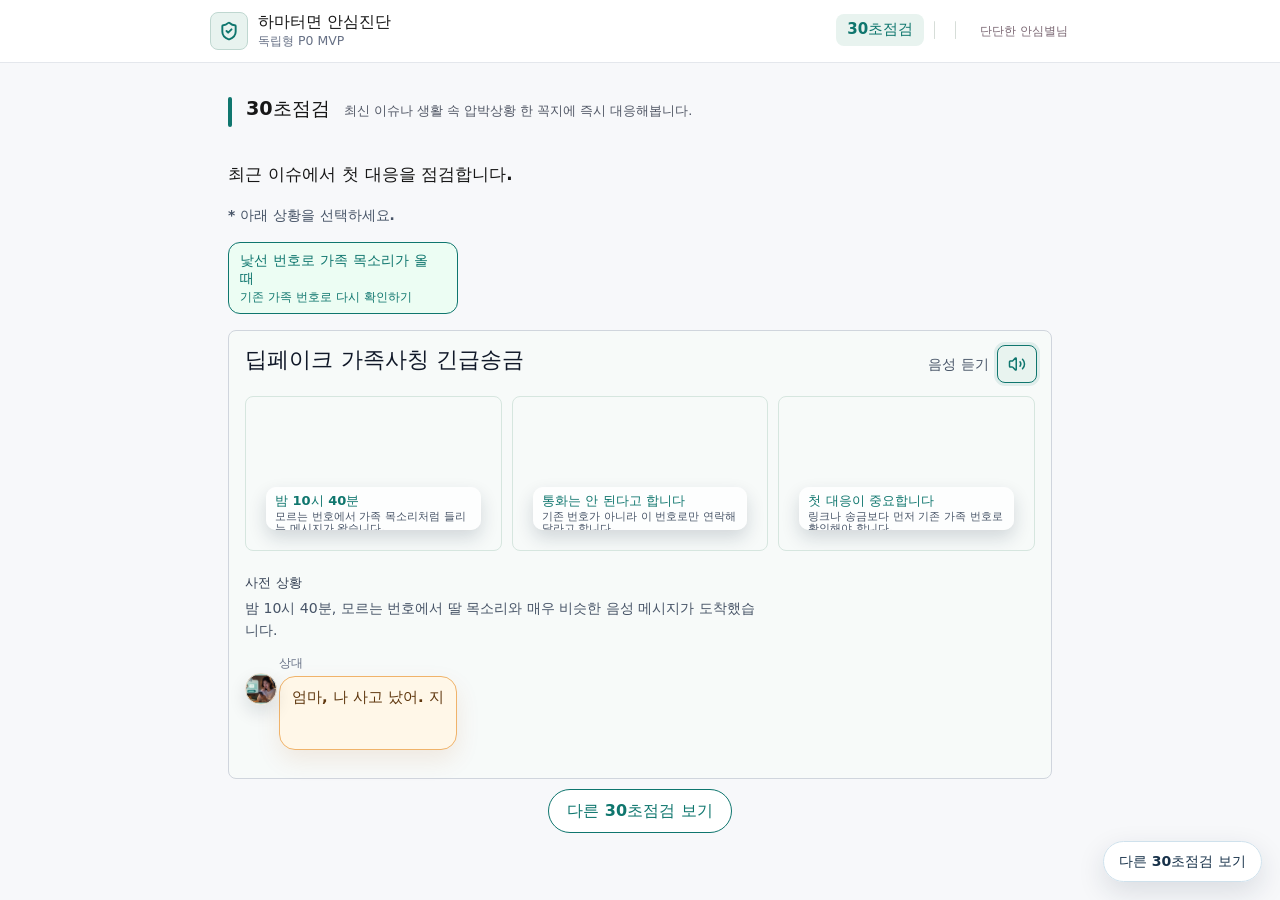
==== commit 8935ac1e: "Update public 30sec promo pages" ====
--- a/docs/mini/2026-06-ai-family-voice-smishing-sim/index.html
+++ b/docs/mini/2026-06-ai-family-voice-smishing-sim/index.html
@@ -9,8 +9,178 @@
     <meta charset="UTF-8" />
     <meta name="viewport" content="width=device-width, initial-scale=1.0" />
     <title>AI Fraud Prevention MVP</title>
-    <script type="module" crossorigin src="./assets/index-CU5DTT_D.js"></script>
+    <script type="module" crossorigin src="./assets/index-Bxl0U2EK.js"></script>
     <link rel="stylesheet" crossorigin href="./assets/index-40gwW7HD.css">
+  <!-- hama-public-promo-shell -->
+  <style>
+    body.hama-public-promo header a[href*="#/diagnosis"],
+    body.hama-public-promo header a[href*="#/training"],
+    body.hama-public-promo header a[href*="#/report"],
+    body.hama-public-promo header a[href*="#/campaign-report"],
+    body.hama-public-promo header a[href*="#/post-check"],
+    body.hama-public-promo header a[href*="#/experience-bridge"] {
+      display: none !important;
+    }
+    .hama-public-timeline-link {
+      position: fixed;
+      right: 18px;
+      bottom: 18px;
+      z-index: 9999;
+      border: 1px solid #cfe1ec;
+      border-radius: 999px;
+      background: rgba(255, 255, 255, 0.94);
+      color: #18324a;
+      box-shadow: 0 10px 28px rgba(20, 38, 60, 0.13);
+      font: 800 14px/1.2 system-ui, -apple-system, BlinkMacSystemFont, "Segoe UI", sans-serif;
+      padding: 11px 15px;
+      text-decoration: none;
+    }
+    .hama-public-timeline-link:hover {
+      border-color: #16a394;
+      color: #027466;
+    }
+    body.hama-public-promo .issue-situation-card-visual {
+      background-image: var(--issue-card-image) !important;
+      background-size: cover !important;
+      background-position: center !important;
+      min-height: 155px !important;
+      overflow: hidden !important;
+    }
+    body.hama-public-promo .issue-situation-card-copy {
+      left: 8px !important;
+      right: 8px !important;
+      bottom: 8px !important;
+      width: auto !important;
+      max-width: calc(100% - 16px) !important;
+      padding: 7px 9px !important;
+      border-radius: 10px !important;
+      background: rgba(255, 255, 255, 0.78) !important;
+      backdrop-filter: blur(3px);
+      box-shadow: 0 8px 18px rgba(20, 38, 60, 0.16) !important;
+      color: #18324a !important;
+      font-family: "Comic Sans MS", "Nanum Pen Script", "Segoe Print", system-ui, sans-serif !important;
+    }
+    body.hama-public-promo .issue-situation-card-copy strong {
+      display: block !important;
+      font-size: 13px !important;
+      line-height: 1.12 !important;
+      font-weight: 900 !important;
+      letter-spacing: 0 !important;
+      margin: 0 0 2px !important;
+    }
+    body.hama-public-promo .issue-situation-card-copy p {
+      font-size: 10.5px !important;
+      line-height: 1.18 !important;
+      font-weight: 800 !important;
+      letter-spacing: 0 !important;
+      margin: 0 !important;
+      display: -webkit-box !important;
+      -webkit-line-clamp: 2;
+      -webkit-box-orient: vertical;
+      overflow: hidden !important;
+    }
+  </style>
+  <script>
+    (function () {
+      var hamaWebUrl = "https://hama.thinkpool.com/TP01004T/main";
+      var ctaMap = {
+        "진단": "전체 사기위험 진단하기",
+        "훈련": "비슷한 상황 연습하기",
+        "하마터면 AI체험": "하마터면 AI로 더 알아보기",
+        "다른 응답 입력": "다시 답해보기",
+        "결과 링크 복사": "결과 링크 복사하기",
+        "가족 공유 문구 복사": "가족에게 공유할 문구 복사"
+      };
+      var navLabels = new Set(["진단", "훈련", "리포트", "하마터면 돌아가기"]);
+
+      function textOf(el) {
+        return (el.textContent || "").replace(/\s+/g, " ").trim();
+      }
+
+      function isTopNavigation(el) {
+        return Boolean(el.closest("header, nav"));
+      }
+
+      function setPublicCtaTarget(el, label) {
+        if (el.getAttribute("data-hama-public-target-bound") === label) return;
+        var targetUrl = null;
+        if (label === "전체 사기위험 진단하기") {
+          targetUrl = hamaWebUrl + "?utm_source=github_pages&utm_medium=public_30sec&utm_campaign=30sec_check&utm_content=diagnosis_cta";
+        } else if (label === "비슷한 상황 연습하기") {
+          targetUrl = hamaWebUrl + "?utm_source=github_pages&utm_medium=public_30sec&utm_campaign=30sec_check&utm_content=training_cta";
+        } else if (label === "하마터면 AI로 더 알아보기") {
+          targetUrl = hamaWebUrl + "?utm_source=github_pages&utm_medium=public_30sec&utm_campaign=30sec_check&utm_content=hama_web_cta";
+        }
+
+        if (targetUrl) {
+          if (el.tagName === "A") {
+            el.setAttribute("href", targetUrl);
+            el.setAttribute("target", "_blank");
+            el.setAttribute("rel", "noopener noreferrer");
+          }
+          el.addEventListener("click", function (event) {
+            event.preventDefault();
+            event.stopImmediatePropagation();
+            window.open(targetUrl, "_blank", "noopener,noreferrer");
+          }, true);
+          el.setAttribute("data-hama-public-target-bound", label);
+          return;
+        }
+
+        if (label === "다시 답해보기") {
+          el.addEventListener("click", function (event) {
+            event.preventDefault();
+            event.stopImmediatePropagation();
+            window.location.hash = "#/issue-check";
+            window.location.reload();
+          }, true);
+          el.setAttribute("data-hama-public-target-bound", label);
+        }
+      }
+
+      function applyPromoShell() {
+        document.body.classList.add("hama-public-promo");
+
+        document.querySelectorAll("header a, header button, nav a, nav button").forEach(function (el) {
+          if (navLabels.has(textOf(el))) {
+            el.style.display = "none";
+            el.setAttribute("aria-hidden", "true");
+            el.setAttribute("tabindex", "-1");
+          }
+        });
+
+        document.querySelectorAll("a, button").forEach(function (el) {
+          if (isTopNavigation(el)) return;
+          var label = textOf(el);
+          if (Object.prototype.hasOwnProperty.call(ctaMap, label)) {
+            el.textContent = ctaMap[label];
+            el.setAttribute("data-hama-public-cta", "renamed");
+            setPublicCtaTarget(el, ctaMap[label]);
+          } else if (el.getAttribute("data-hama-public-cta") === "renamed") {
+            setPublicCtaTarget(el, label);
+          }
+        });
+
+        if (!document.querySelector(".hama-public-timeline-link")) {
+          var link = document.createElement("a");
+          link.className = "hama-public-timeline-link";
+          link.href = "../30sec-checks/";
+          link.textContent = "다른 30초점검 보기";
+          document.body.appendChild(link);
+        }
+      }
+
+      if (document.readyState === "loading") {
+        document.addEventListener("DOMContentLoaded", applyPromoShell);
+      } else {
+        applyPromoShell();
+      }
+      new MutationObserver(applyPromoShell).observe(document.documentElement, {
+        childList: true,
+        subtree: true
+      });
+    })();
+  </script>
   </head>
   <body>
     <div id="root"></div>
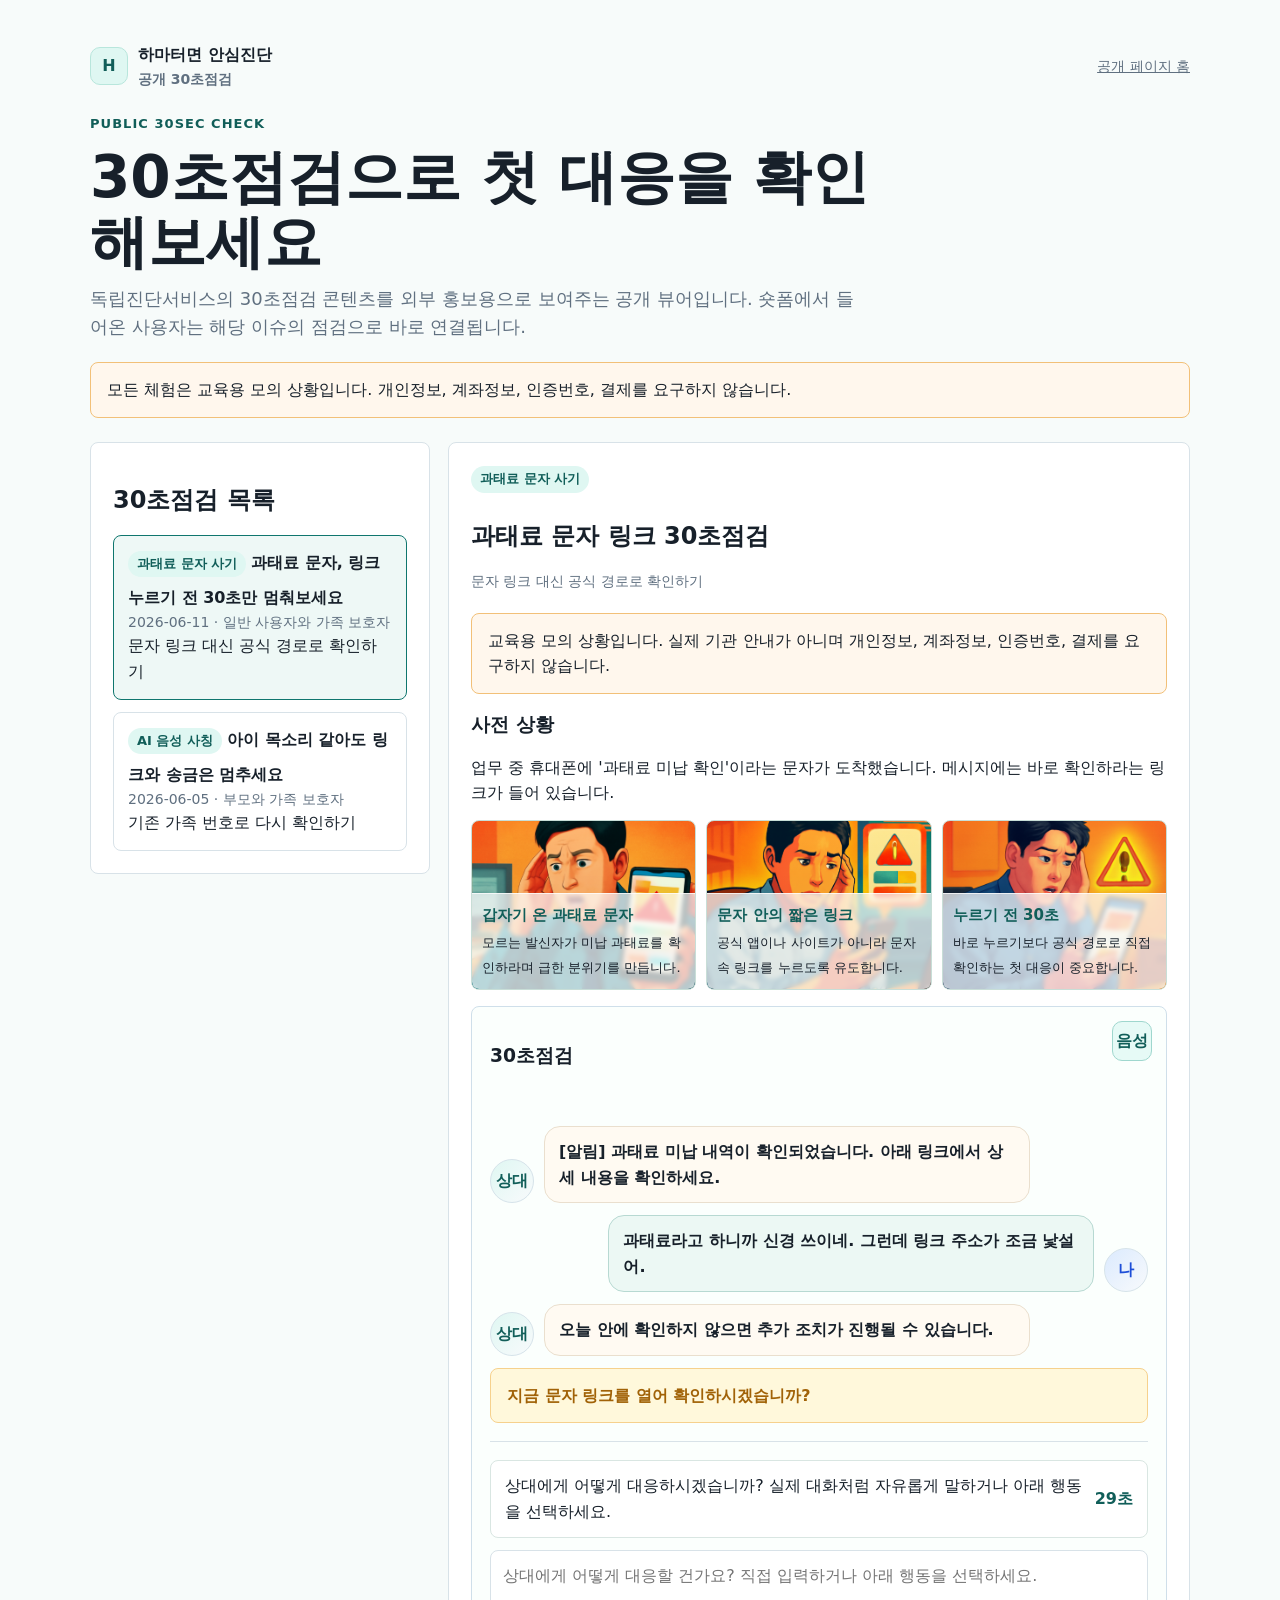
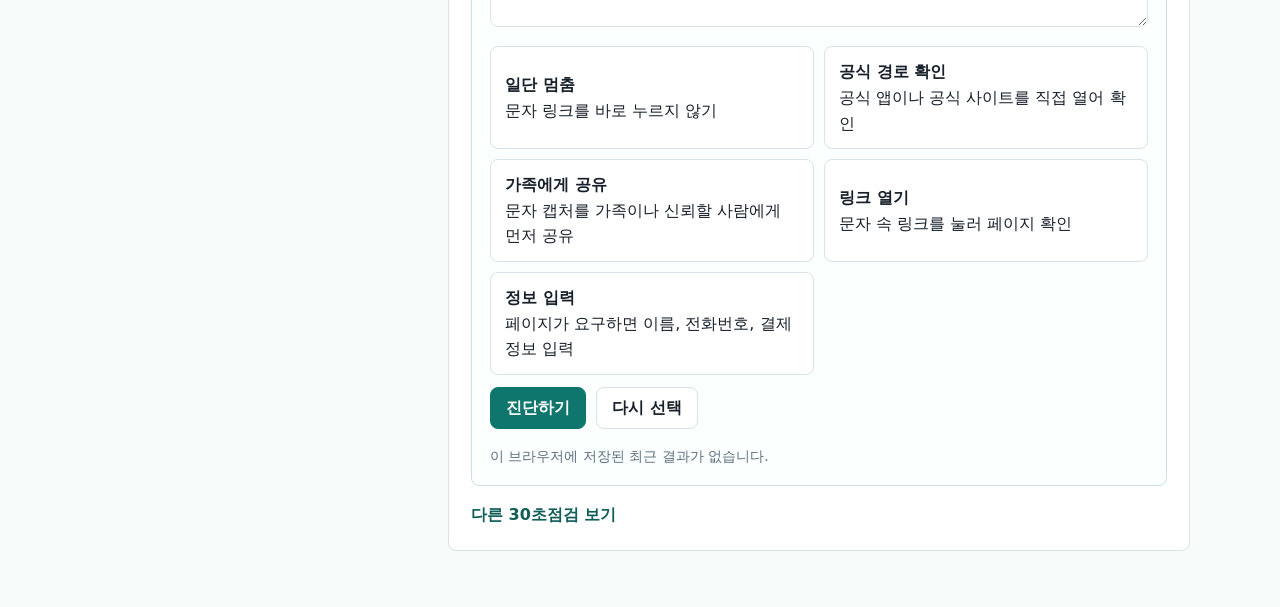
==== commit eefea28a: "Update public 30sec check pages" ====
--- a/docs/mini/2026-06-ai-family-voice-smishing-sim/index.html
+++ b/docs/mini/2026-06-ai-family-voice-smishing-sim/index.html
@@ -1,188 +1,183 @@
 <!doctype html>
 <html lang="ko">
-  <head>
+<head>
+  <meta charset="utf-8">
+  <meta name="viewport" content="width=device-width, initial-scale=1">
+  <title>하마터면 30초점검</title>
+  <meta name="description" content="독립진단 30초점검 콘텐츠를 외부 홍보용으로 제공하는 교육용 공개 페이지입니다.">
+  <script async src="https://www.googletagmanager.com/gtag/js?id=G-GSD42SWLB9"></script>
   <script>
-    if (!window.location.hash) {
-      window.location.replace(window.location.pathname + window.location.search + '#/issue-check');
-    }
+    window.HAMA_ANALYTICS = { campaignId: "30sec-checks-public", miniId: "PUBLIC-30SEC-CHECKS", ga4MeasurementId: "G-GSD42SWLB9" };
+    window.dataLayer = window.dataLayer || [];
+    function gtag(){ window.dataLayer.push(arguments); }
+    gtag("js", new Date());
+    gtag("config", window.HAMA_ANALYTICS.ga4MeasurementId, { send_page_view: false });
+    function track(name, params){ if (typeof gtag === "function") gtag("event", name, Object.assign({ campaign_id: window.HAMA_ANALYTICS.campaignId, mini_id: window.HAMA_ANALYTICS.miniId }, params || {})); }
   </script>
-    <meta charset="UTF-8" />
-    <meta name="viewport" content="width=device-width, initial-scale=1.0" />
-    <title>AI Fraud Prevention MVP</title>
-    <script type="module" crossorigin src="./assets/index-Bxl0U2EK.js"></script>
-    <link rel="stylesheet" crossorigin href="./assets/index-40gwW7HD.css">
-  <!-- hama-public-promo-shell -->
   <style>
-    body.hama-public-promo header a[href*="#/diagnosis"],
-    body.hama-public-promo header a[href*="#/training"],
-    body.hama-public-promo header a[href*="#/report"],
-    body.hama-public-promo header a[href*="#/campaign-report"],
-    body.hama-public-promo header a[href*="#/post-check"],
-    body.hama-public-promo header a[href*="#/experience-bridge"] {
-      display: none !important;
-    }
-    .hama-public-timeline-link {
-      position: fixed;
-      right: 18px;
-      bottom: 18px;
-      z-index: 9999;
-      border: 1px solid #cfe1ec;
-      border-radius: 999px;
-      background: rgba(255, 255, 255, 0.94);
-      color: #18324a;
-      box-shadow: 0 10px 28px rgba(20, 38, 60, 0.13);
-      font: 800 14px/1.2 system-ui, -apple-system, BlinkMacSystemFont, "Segoe UI", sans-serif;
-      padding: 11px 15px;
-      text-decoration: none;
-    }
-    .hama-public-timeline-link:hover {
-      border-color: #16a394;
-      color: #027466;
-    }
-    body.hama-public-promo .issue-situation-card-visual {
-      background-image: var(--issue-card-image) !important;
-      background-size: cover !important;
-      background-position: center !important;
-      min-height: 155px !important;
-      overflow: hidden !important;
-    }
-    body.hama-public-promo .issue-situation-card-copy {
-      left: 8px !important;
-      right: 8px !important;
-      bottom: 8px !important;
-      width: auto !important;
-      max-width: calc(100% - 16px) !important;
-      padding: 7px 9px !important;
-      border-radius: 10px !important;
-      background: rgba(255, 255, 255, 0.78) !important;
-      backdrop-filter: blur(3px);
-      box-shadow: 0 8px 18px rgba(20, 38, 60, 0.16) !important;
-      color: #18324a !important;
-      font-family: "Comic Sans MS", "Nanum Pen Script", "Segoe Print", system-ui, sans-serif !important;
-    }
-    body.hama-public-promo .issue-situation-card-copy strong {
-      display: block !important;
-      font-size: 13px !important;
-      line-height: 1.12 !important;
-      font-weight: 900 !important;
-      letter-spacing: 0 !important;
-      margin: 0 0 2px !important;
-    }
-    body.hama-public-promo .issue-situation-card-copy p {
-      font-size: 10.5px !important;
-      line-height: 1.18 !important;
-      font-weight: 800 !important;
-      letter-spacing: 0 !important;
-      margin: 0 !important;
-      display: -webkit-box !important;
-      -webkit-line-clamp: 2;
-      -webkit-box-orient: vertical;
-      overflow: hidden !important;
-    }
+    :root{--ink:#17202a;--muted:#607080;--line:#d8e2e8;--brand:#0f766e;--brand-dark:#115e59;--soft:#eef8f6;--paper:#fff;--warn:#a16207;--warn-soft:#fff8db;--risk:#b42318;--risk-soft:#fff1f0;--safe:#0b7a3b;--safe-soft:#ecfdf3;--caution:#b54708;--caution-soft:#fff7ed;--neutral:#475467;--neutral-soft:#f2f4f7;--blue:#1d4ed8}
+    *{box-sizing:border-box} body{margin:0;font-family:system-ui,-apple-system,BlinkMacSystemFont,"Segoe UI",sans-serif;background:#f7fbfa;color:var(--ink);line-height:1.6}
+    .shell{width:min(1100px,calc(100% - 32px));margin:0 auto;padding:28px 0 56px}.topbar{display:flex;align-items:center;justify-content:space-between;gap:16px;padding:14px 0 24px}.brand{display:flex;align-items:center;gap:10px;font-weight:900}.brand-mark{display:grid;place-items:center;width:38px;height:38px;border-radius:10px;background:#dff7f2;color:var(--brand-dark);border:1px solid #b8e6dc}.eyebrow{color:var(--brand-dark);font-weight:800;letter-spacing:.08em;font-size:13px}h1{margin:10px 0;max-width:820px;font-size:clamp(34px,6vw,58px);line-height:1.12;letter-spacing:0}h2,h3{line-height:1.25}p{margin:0}.lead{max-width:780px;color:var(--muted);font-size:18px}.notice{margin-top:20px;padding:14px 16px;border:1px solid #f2c078;background:#fff7ed;border-radius:8px}.layout{display:grid;grid-template-columns:minmax(260px,340px) 1fr;gap:18px;margin-top:24px;align-items:start}.panel{background:var(--paper);border:1px solid var(--line);border-radius:8px;padding:22px}.timeline{display:grid;gap:12px}.timeline-card{display:block;width:100%;text-align:left;border:1px solid var(--line);border-radius:8px;padding:14px;background:#fff;color:var(--ink);font:inherit;cursor:pointer}.timeline-card.active,.timeline-card:hover,.timeline-card:focus-visible{border-color:var(--brand);background:var(--soft);outline:none}.chip{display:inline-flex;width:fit-content;margin-bottom:8px;padding:3px 9px;border-radius:999px;background:#dff7f2;color:var(--brand-dark);font-size:13px;font-weight:800}.meta{color:var(--muted);font-size:14px}.scenario-cards{display:grid;grid-template-columns:repeat(3,minmax(0,1fr));gap:10px;margin-top:14px}.scenario-card{min-height:170px;display:flex;align-items:flex-end;border:1px solid #c8ded7;border-radius:8px;overflow:hidden;background:radial-gradient(circle at 20% 20%,rgba(20,184,166,.22),transparent 30%),linear-gradient(145deg,#f7fffc,#e7f3ff);background-size:cover;background-position:center}.scenario-card-copy{width:100%;min-height:28%;padding:9px 10px;background:rgba(255,255,255,.72);backdrop-filter:blur(2px);border-top:1px solid rgba(255,255,255,.72)}.scenario-card strong{display:block;color:var(--brand-dark);margin-bottom:2px;font-size:15px}.scenario-card span{font-size:13px;line-height:1.35}.check-room{position:relative;margin-top:16px;padding:18px;border:1px solid #cfdfea;border-radius:8px;background:#fbfffd}.speech-fixed{position:absolute;right:14px;top:14px;display:grid;place-items:center;width:40px;height:40px;border:1px solid #9fd7ce;border-radius:10px;background:#e6faf6;color:var(--brand-dark);font-weight:900}.chat{display:grid;gap:12px;padding-top:40px}.chat-row{display:grid;grid-template-columns:44px minmax(0,1fr);gap:10px;align-items:end;max-width:82%}.chat-row.user{grid-template-columns:minmax(0,1fr) 44px;justify-self:end}.avatar{display:grid;place-items:center;width:44px;height:44px;border-radius:50%;border:1px solid #d6e3ea;background:linear-gradient(135deg,#dff7f2,#f8fafc);color:var(--brand-dark);font-weight:900}.chat-row.user .avatar{grid-column:2;background:linear-gradient(135deg,#dbeafe,#f8fafc);color:var(--blue)}.bubble{padding:12px 14px;border-radius:16px;border:1px solid #eadfce;background:#fffaf2;font-weight:700}.chat-row.user .bubble{grid-column:1;grid-row:1;border-color:#b7d9d2;background:#ecf8f4}.final-prompt{margin-top:12px;padding:14px 16px;border-radius:8px;background:var(--warn-soft);color:var(--warn);border:1px solid #f6d18d;font-weight:900}.response-area{margin-top:18px;padding-top:18px;border-top:1px solid var(--line)}.timer-row{display:flex;align-items:center;justify-content:space-between;gap:12px;padding:12px 14px;border:1px solid #d9e6e2;border-radius:8px;background:#fff}.timer{font-weight:900;color:var(--brand-dark);white-space:nowrap}.free-input{width:100%;margin-top:12px;min-height:72px;resize:vertical;border:1px solid var(--line);border-radius:8px;padding:12px;font:inherit}.choices{display:grid;grid-template-columns:repeat(2,minmax(0,1fr));gap:10px;margin-top:12px}button.choice,.small-button{border:1px solid var(--line);border-radius:8px;background:#fff;color:var(--ink);font:inherit;cursor:pointer}button.choice{text-align:left;padding:12px 14px}button.choice.selected,button.choice:hover,button.choice:focus-visible{border-color:var(--brand);background:var(--soft);outline:none}button.choice:disabled{opacity:.62;cursor:default}.diagnose-row{display:flex;flex-wrap:wrap;gap:10px;margin-top:12px}.small-button{min-height:42px;padding:0 15px;font-weight:800}.small-button.primary{border-color:var(--brand);background:var(--brand);color:#fff}.result{display:none;margin-top:18px;padding:18px;border-radius:8px;border:1px solid var(--line)}.result.visible{display:block}.result.safe{background:var(--safe-soft);border-color:#86d7a3}.result.caution{background:var(--caution-soft);border-color:#fdba74}.result.risk{background:var(--risk-soft);border-color:#ffb4ab}.result.timeout{background:var(--neutral-soft);border-color:#cfd4dc}.result-grid{display:grid;grid-template-columns:1fr 1fr;gap:12px;margin-top:14px}.result-box{border:1px solid rgba(0,0,0,.08);border-radius:8px;padding:12px;background:rgba(255,255,255,.58)}.result-box ul{margin:8px 0 0;padding-left:18px}.result-actions{display:flex;flex-wrap:wrap;gap:10px;margin-top:14px}.history{margin-top:16px;color:var(--muted);font-size:14px}.timeline-link{display:inline-flex;margin-top:16px;color:var(--brand-dark);font-weight:800;text-decoration:none}
+    @media (max-width:860px){.layout{grid-template-columns:1fr}.scenario-cards{grid-template-columns:1fr}.choices{grid-template-columns:1fr}.chat-row{max-width:100%}.result-grid{grid-template-columns:1fr}}
   </style>
-  <script>
-    (function () {
-      var hamaWebUrl = "https://hama.thinkpool.com/TP01004T/main";
-      var ctaMap = {
-        "진단": "전체 사기위험 진단하기",
-        "훈련": "비슷한 상황 연습하기",
-        "하마터면 AI체험": "하마터면 AI로 더 알아보기",
-        "다른 응답 입력": "다시 답해보기",
-        "결과 링크 복사": "결과 링크 복사하기",
-        "가족 공유 문구 복사": "가족에게 공유할 문구 복사"
-      };
-      var navLabels = new Set(["진단", "훈련", "리포트", "하마터면 돌아가기"]);
-
-      function textOf(el) {
-        return (el.textContent || "").replace(/\s+/g, " ").trim();
-      }
-
-      function isTopNavigation(el) {
-        return Boolean(el.closest("header, nav"));
-      }
-
-      function setPublicCtaTarget(el, label) {
-        if (el.getAttribute("data-hama-public-target-bound") === label) return;
-        var targetUrl = null;
-        if (label === "전체 사기위험 진단하기") {
-          targetUrl = hamaWebUrl + "?utm_source=github_pages&utm_medium=public_30sec&utm_campaign=30sec_check&utm_content=diagnosis_cta";
-        } else if (label === "비슷한 상황 연습하기") {
-          targetUrl = hamaWebUrl + "?utm_source=github_pages&utm_medium=public_30sec&utm_campaign=30sec_check&utm_content=training_cta";
-        } else if (label === "하마터면 AI로 더 알아보기") {
-          targetUrl = hamaWebUrl + "?utm_source=github_pages&utm_medium=public_30sec&utm_campaign=30sec_check&utm_content=hama_web_cta";
-        }
-
-        if (targetUrl) {
-          if (el.tagName === "A") {
-            el.setAttribute("href", targetUrl);
-            el.setAttribute("target", "_blank");
-            el.setAttribute("rel", "noopener noreferrer");
-          }
-          el.addEventListener("click", function (event) {
-            event.preventDefault();
-            event.stopImmediatePropagation();
-            window.open(targetUrl, "_blank", "noopener,noreferrer");
-          }, true);
-          el.setAttribute("data-hama-public-target-bound", label);
-          return;
-        }
-
-        if (label === "다시 답해보기") {
-          el.addEventListener("click", function (event) {
-            event.preventDefault();
-            event.stopImmediatePropagation();
-            window.location.hash = "#/issue-check";
-            window.location.reload();
-          }, true);
-          el.setAttribute("data-hama-public-target-bound", label);
-        }
-      }
-
-      function applyPromoShell() {
-        document.body.classList.add("hama-public-promo");
-
-        document.querySelectorAll("header a, header button, nav a, nav button").forEach(function (el) {
-          if (navLabels.has(textOf(el))) {
-            el.style.display = "none";
-            el.setAttribute("aria-hidden", "true");
-            el.setAttribute("tabindex", "-1");
-          }
-        });
-
-        document.querySelectorAll("a, button").forEach(function (el) {
-          if (isTopNavigation(el)) return;
-          var label = textOf(el);
-          if (Object.prototype.hasOwnProperty.call(ctaMap, label)) {
-            el.textContent = ctaMap[label];
-            el.setAttribute("data-hama-public-cta", "renamed");
-            setPublicCtaTarget(el, ctaMap[label]);
-          } else if (el.getAttribute("data-hama-public-cta") === "renamed") {
-            setPublicCtaTarget(el, label);
-          }
-        });
-
-        if (!document.querySelector(".hama-public-timeline-link")) {
-          var link = document.createElement("a");
-          link.className = "hama-public-timeline-link";
-          link.href = "../30sec-checks/";
-          link.textContent = "다른 30초점검 보기";
-          document.body.appendChild(link);
-        }
-      }
-
-      if (document.readyState === "loading") {
-        document.addEventListener("DOMContentLoaded", applyPromoShell);
-      } else {
-        applyPromoShell();
-      }
-      new MutationObserver(applyPromoShell).observe(document.documentElement, {
-        childList: true,
-        subtree: true
-      });
-    })();
-  </script>
-  </head>
-  <body>
-    <div id="root"></div>
-  </body>
+</head>
+<body>
+<main class="shell">
+  <div class="topbar">
+    <div class="brand"><div class="brand-mark">H</div><div><div>하마터면 안심진단</div><div class="meta">공개 30초점검</div></div></div>
+    <a class="meta" href="/sample_hamat-mini-experience/">공개 페이지 홈</a>
+  </div>
+  <section aria-labelledby="page-title">
+    <div class="eyebrow">PUBLIC 30SEC CHECK</div>
+    <h1 id="page-title">30초점검으로 첫 대응을 확인해보세요</h1>
+    <p class="lead">독립진단서비스의 30초점검 콘텐츠를 외부 홍보용으로 보여주는 공개 뷰어입니다. 숏폼에서 들어온 사용자는 해당 이슈의 점검으로 바로 연결됩니다.</p>
+    <p class="notice">모든 체험은 교육용 모의 상황입니다. 개인정보, 계좌정보, 인증번호, 결제를 요구하지 않습니다.</p>
+  </section>
+  <section class="layout">
+    <aside class="panel"><h2>30초점검 목록</h2><div class="timeline" id="timeline"></div></aside>
+    <section class="panel" id="check-panel" aria-live="polite"></section>
+  </section>
+</main>
+<script id="checks-data" type="application/json">[{"issue_id": "CHECK-2026-06-penalty-sms", "campaign_id": "2026-06-penalty-sms", "slug": "penalty-sms", "legacy_path": "/mini/2026-06-penalty-sms/", "title": "과태료 문자, 링크 누르기 전 30초만 멈춰보세요", "check_title": "과태료 문자 링크 30초점검", "subtitle": "문자 링크 대신 공식 경로로 확인하기", "category": "과태료 문자 사기", "target": "일반 사용자와 가족 보호자", "published_at": "2026-06-11", "display_priority": 20, "why_now": "과태료, 범칙금, 교통 위반을 사칭한 문자는 사용자가 당황한 틈에 링크 클릭을 유도하기 쉽습니다.", "educational_notice": "교육용 모의 상황입니다. 실제 기관 안내가 아니며 개인정보, 계좌정보, 인증번호, 결제를 요구하지 않습니다.", "situation_text": "업무 중 휴대폰에 '과태료 미납 확인'이라는 문자가 도착했습니다. 메시지에는 바로 확인하라는 링크가 들어 있습니다.", "situation_cards": [{"title": "갑자기 온 과태료 문자", "body": "모르는 발신자가 미납 과태료를 확인하라며 급한 분위기를 만듭니다.", "image_url": "assets/issue-check/2026-06-penalty-sms/2026-06-penalty-sms-cardnews-1.png"}, {"title": "문자 안의 짧은 링크", "body": "공식 앱이나 사이트가 아니라 문자 속 링크를 누르도록 유도합니다.", "image_url": "assets/issue-check/2026-06-penalty-sms/2026-06-penalty-sms-cardnews-2.png"}, {"title": "누르기 전 30초", "body": "바로 누르기보다 공식 경로로 직접 확인하는 첫 대응이 중요합니다.", "image_url": "assets/issue-check/2026-06-penalty-sms/2026-06-penalty-sms-cardnews-3.png"}], "card_images": [{"index": 1, "public_path": "assets/issue-check/2026-06-penalty-sms/2026-06-penalty-sms-cardnews-1.png", "alt": "과태료 문자 링크 30초점검 카드뉴스 1"}, {"index": 2, "public_path": "assets/issue-check/2026-06-penalty-sms/2026-06-penalty-sms-cardnews-2.png", "alt": "과태료 문자 링크 30초점검 카드뉴스 2"}, {"index": 3, "public_path": "assets/issue-check/2026-06-penalty-sms/2026-06-penalty-sms-cardnews-3.png", "alt": "과태료 문자 링크 30초점검 카드뉴스 3"}], "chat_preroll_turns": [{"speaker": "counterparty", "label": "상대", "text": "[알림] 과태료 미납 내역이 확인되었습니다. 아래 링크에서 상세 내용을 확인하세요."}, {"speaker": "user", "label": "나", "text": "과태료라고 하니까 신경 쓰이네. 그런데 링크 주소가 조금 낯설어."}, {"speaker": "counterparty", "label": "상대", "text": "오늘 안에 확인하지 않으면 추가 조치가 진행될 수 있습니다."}], "final_prompt": "지금 문자 링크를 열어 확인하시겠습니까?", "user_response_prompt": "상대에게 어떻게 대응하시겠습니까? 실제 대화처럼 자유롭게 말하거나 아래 행동을 선택하세요.", "timer_seconds": 30, "action_choices": [{"id": "A", "label": "일단 멈춤", "description": "문자 링크를 바로 누르지 않기", "response_text": "문자 링크를 누르기 전에 멈추겠다고 선택했습니다.", "risk_level": "safe", "action_code": "HOLD"}, {"id": "B", "label": "공식 경로 확인", "description": "공식 앱이나 공식 사이트를 직접 열어 확인", "response_text": "공식 앱이나 공식 사이트로 직접 확인하겠다고 선택했습니다.", "risk_level": "safe", "action_code": "OFFICIAL_CHECK"}, {"id": "C", "label": "가족에게 공유", "description": "문자 캡처를 가족이나 신뢰할 사람에게 먼저 공유", "response_text": "가족이나 신뢰할 사람에게 먼저 공유하겠다고 선택했습니다.", "risk_level": "safe", "action_code": "ASK_ADVISOR"}, {"id": "D", "label": "링크 열기", "description": "문자 속 링크를 눌러 페이지 확인", "response_text": "문자 속 링크를 열어보겠다고 선택했습니다.", "risk_level": "risk", "action_code": "OPEN_LINK"}, {"id": "E", "label": "정보 입력", "description": "페이지가 요구하면 이름, 전화번호, 결제정보 입력", "response_text": "페이지가 요구하는 정보를 입력할 수 있는 대응을 선택했습니다.", "risk_level": "risk", "action_code": "SEND_PII"}], "result_screen": {"safe": {"title": "잘 멈췄어요", "summary": "문자 링크를 바로 누르지 않고 공식 경로로 확인하려는 대응은 안전합니다.", "diagnosis": "검증 행동이 보입니다. 지금처럼 공식 경로와 기존 연락처를 우선하세요."}, "caution": {"title": "조금 더 확인이 필요해요", "summary": "확인하려는 태도는 좋지만, 의심 문자가 준 링크나 연락 경로 안에 머물면 위험합니다.", "diagnosis": "확인하려는 태도는 좋지만, 상대가 준 경로 안에 머물지 않아야 합니다."}, "risk": {"title": "하마터면 링크를 누를 뻔했어요", "summary": "링크를 열거나 개인정보를 입력하는 대응은 피싱, 악성앱 설치, 결제 피해로 이어질 수 있습니다.", "diagnosis": "상대 요구를 따라가는 행동 신호가 보입니다. 먼저 멈추고 공식 경로로 확인해야 합니다."}, "timeout": {"title": "압박상황에서 판단이 멈춘 상태입니다", "summary": "30초 안에 아무 대응도 하지 못했습니다. 급한 상황에서 멈추는 것은 자연스러운 반응이지만, 다음 검증 행동이 필요합니다.", "diagnosis": "멈춘 뒤에는 공식 경로 확인, 가족 공유, 기존 연락처 확인 중 하나로 이어져야 안전합니다."}}, "risk_signals": ["문자 안에 확인 링크가 포함되어 있습니다.", "과태료, 미납, 추가 조치 같은 표현으로 급하게 만듭니다.", "공식처럼 보이지만 예상하지 못한 문자로 도착했습니다.", "링크 목적지를 짧은 시간 안에 확인하기 어렵습니다."], "safe_actions": ["문자 속 링크를 바로 누르지 않습니다.", "공식 앱, 즐겨찾기한 공식 사이트, 공식 고객센터 경로로 직접 확인합니다.", "가족이나 신뢰할 사람에게 문자 캡처를 공유해 한 번 더 확인합니다.", "문자 링크에서 개인정보, 결제정보, 인증번호를 입력하지 않습니다."], "cta": {"diagnosis": "전체 안심진단 해보기", "training": "상황별 대응훈련 해보기", "hama_ai_experience": "하마터면 웹서비스 보기", "other_checks": "다른 30초점검 보기", "diagnosis_url": "https://vongchu.github.io/sample_hamat-mini-experience/mini/30sec-checks/", "training_url": "https://vongchu.github.io/sample_hamat-mini-experience/mini/30sec-checks/", "hama_ai_experience_url": "https://vongchu.github.io/sample_hamat-mini-experience/"}}, {"issue_id": "CHECK-2026-06-ai-family-voice-smishing-sim", "campaign_id": "2026-06-ai-family-voice-smishing-sim", "slug": "ai-family-voice", "legacy_path": "/mini/2026-06-ai-family-voice-smishing-sim/", "title": "아이 목소리 같아도 링크와 송금은 멈추세요", "check_title": "딥페이크 가족사칭 긴급송금", "subtitle": "기존 가족 번호로 다시 확인하기", "category": "AI 음성 사칭", "target": "부모와 가족 보호자", "published_at": "2026-06-05", "display_priority": 10, "why_now": "AI 음성 합성과 가족 사칭 문자가 결합되면 목소리 신뢰와 긴급 송금 압박이 동시에 발생한다.", "educational_notice": "교육용 모의 상황입니다. 실제 송금, 개인정보, 인증번호 입력을 요구하지 않습니다.", "situation_text": "밤 10시 40분, 모르는 번호에서 딸 목소리와 매우 비슷한 음성 메시지가 도착했습니다.", "situation_cards": [{"title": "밤 10시 40분", "body": "모르는 번호에서 가족 목소리처럼 들리는 메시지가 왔습니다."}, {"title": "통화는 안 된다고 합니다", "body": "기존 번호가 아니라 이 번호로만 연락해달라고 합니다."}, {"title": "첫 대응이 중요합니다", "body": "링크나 송금보다 먼저 기존 가족 번호로 확인해야 합니다."}], "card_images": [], "chat_preroll_turns": [{"speaker": "counterparty", "label": "상대", "text": "엄마, 나 사고 났어. 지금 통화가 안 돼."}, {"speaker": "user", "label": "나", "text": "잠깐만. 원래 번호로 다시 전화해볼게."}, {"speaker": "counterparty", "label": "상대", "text": "합의금 200만 원이 바로 필요해. 내 폰은 고장났으니까 이 번호로만 연락해줘."}], "final_prompt": "지금 바로 계좌번호 받을 수 있어?", "user_response_prompt": "상대에게 어떻게 대응하시겠습니까? 실제 대화처럼 자유롭게 말하거나 행동을 선택하세요.", "timer_seconds": 30, "action_choices": [{"id": "A", "label": "기존 번호 확인", "description": "원래 저장된 딸 번호로 다시 전화", "response_text": "기존 가족 번호로 다시 확인하겠다고 선택했습니다.", "risk_level": "safe", "action_code": "CONTACT_ORIGINAL_PERSON"}, {"id": "B", "label": "일단 멈춤", "description": "급하지 않게 대화를 잠시 중단", "response_text": "급한 상황에서도 대화를 잠시 멈추겠다고 선택했습니다.", "risk_level": "safe", "action_code": "HOLD"}, {"id": "C", "label": "가족에게 공유", "description": "가족 단톡방에 음성 메시지 캡처 공유", "response_text": "가족이나 제3자에게 공유해 확인하겠다고 선택했습니다.", "risk_level": "safe", "action_code": "ASK_ADVISOR"}, {"id": "D", "label": "합의금 송금", "description": "2,000,000원을 낯선 계좌로 송금", "response_text": "송금으로 이어질 수 있는 대응을 선택했습니다.", "risk_level": "risk", "action_code": "TRANSFER"}, {"id": "E", "label": "계좌번호 받기", "description": "합의금 받을 계좌번호 요청", "response_text": "송금으로 이어질 수 있는 대응을 선택했습니다.", "risk_level": "risk", "action_code": "TRANSFER"}], "result_screen": {"safe": {"title": "잘 멈췄어요", "summary": "기존 번호나 가족 단톡방으로 다시 확인하려는 대응은 안전 신호입니다.", "diagnosis": "검증 행동이 보입니다. 지금처럼 공식 경로와 기존 연락처를 우선하세요."}, "caution": {"title": "조금 더 확인이 필요해요", "summary": "상대 말이 맞는지 확인하려는 태도는 좋지만, 상대가 준 번호만 믿으면 위험합니다.", "diagnosis": "확인하려는 태도는 좋지만, 상대가 준 경로 안에 머물지 않아야 합니다."}, "risk": {"title": "하마터면 송금할 뻔했어요", "summary": "송금이나 계좌 확인으로 이어질 수 있는 위험한 대응입니다. 실제 상황에서는 먼저 멈추고 기존 연락처로 확인해야 합니다.", "diagnosis": "상대 요구를 따라가는 행동 신호가 보입니다. 먼저 멈추고 공식 경로로 확인해야 합니다."}, "timeout": {"title": "압박상황에서 판단이 멈춘 상태입니다", "summary": "30초 안에 아무 대응도 하지 못했습니다. 급한 상황에서 멈추는 것은 자연스러운 반응이지만, 다음 검증 행동이 필요합니다.", "diagnosis": "멈춘 뒤에는 공식 경로 확인, 가족 공유, 기존 연락처 확인 중 하나로 이어져야 안전합니다."}}, "risk_signals": ["낯선 번호인데 가족 목소리처럼 접근합니다.", "통화가 어렵다며 기존 연락 경로를 차단합니다.", "합의금처럼 급한 돈을 요구합니다.", "확인할 시간을 주지 않고 빠른 결정을 압박합니다."], "safe_actions": ["기존에 저장된 가족 번호로 다시 전화합니다.", "가족 단톡방이나 다른 보호자에게 공유합니다.", "가족끼리만 아는 확인 암호를 사용합니다.", "송금, 링크 클릭, 개인정보 제공은 보류합니다."], "cta": {"diagnosis": "전체 안심진단 해보기", "training": "상황별 대응훈련 해보기", "hama_ai_experience": "하마터면 웹서비스 보기", "other_checks": "다른 30초점검 보기", "diagnosis_url": "https://vongchu.github.io/sample_hamat-mini-experience/mini/30sec-checks/", "training_url": "https://vongchu.github.io/sample_hamat-mini-experience/mini/30sec-checks/", "hama_ai_experience_url": "https://vongchu.github.io/sample_hamat-mini-experience/"}}]</script>
+<script>
+const CHECKS = JSON.parse(document.querySelector("#checks-data").textContent);
+const timeline = document.querySelector("#timeline");
+const panel = document.querySelector("#check-panel");
+const storagePrefix = "hama:public30sec:";
+let selectedAction = null, completed = false, remaining = 30, timerHandle = null;
+function trackSafe(name, params){ try{ track(name, params || {}); } catch(_){} }
+function resolveInitialSlug(){
+  const hash = decodeURIComponent(location.hash.replace(/^#/, ""));
+  if (hash) return hash.replace(/^check-/, "");
+  const path = location.pathname;
+  const legacy = CHECKS.find((item) => path.endsWith(item.legacy_path));
+  if (legacy) return legacy.slug;
+  return CHECKS[0]?.slug;
+}
+function storeKey(check){ return storagePrefix + check.issue_id; }
+function nowText(){ return new Date().toLocaleString("ko-KR", { hour12:false }); }
+function getLastResult(check){ try{ return JSON.parse(localStorage.getItem(storeKey(check)) || "null"); }catch(_){ return null; } }
+function saveResult(check, record){ localStorage.setItem(storeKey(check), JSON.stringify(record)); }
+function renderTimeline(activeSlug){
+  timeline.innerHTML = CHECKS.map((item)=>`
+    <button class="timeline-card ${item.slug === activeSlug ? "active" : ""}" type="button" data-slug="${item.slug}">
+      <span class="chip">${item.category}</span>
+      <strong>${item.title}</strong>
+      <div class="meta">${item.published_at} · ${item.target}</div>
+      <p>${item.subtitle}</p>
+    </button>`).join("");
+  timeline.querySelectorAll("[data-slug]").forEach((button)=>button.addEventListener("click",()=>{
+    const slug = button.dataset.slug;
+    history.replaceState(null, "", "#check-" + slug);
+    selectCheck(slug);
+  }));
+}
+function renderCheck(check){
+  const last = getLastResult(check);
+  panel.innerHTML = `
+    <span class="chip">${check.category}</span>
+    <h2>${check.check_title || check.title}</h2>
+    <p class="meta">${check.subtitle}</p>
+    <p class="notice">${check.educational_notice}</p>
+    <section><h3>사전 상황</h3><p>${check.situation_text}</p>
+      <div class="scenario-cards">${check.situation_cards.map((card, index)=>{
+        const image = card.image_url || (check.card_images[index] && check.card_images[index].public_path) || "";
+        const style = image ? ` style="background-image:linear-gradient(180deg,rgba(0,0,0,0),rgba(0,0,0,.08)),url('${image}')"` : "";
+        return `<article class="scenario-card"${style}><div class="scenario-card-copy"><strong>${card.title}</strong><span>${card.body}</span></div></article>`;
+      }).join("")}</div>
+    </section>
+    <section class="check-room">
+      <div class="speech-fixed" title="음성 안내">음성</div>
+      <h3>30초점검</h3>
+      <div class="chat">${check.chat_preroll_turns.map((turn)=>`
+        <div class="chat-row ${turn.speaker === "user" ? "user" : ""}">
+          <div class="avatar">${turn.label}</div><div class="bubble">${turn.text}</div>
+        </div>`).join("")}</div>
+      <div class="final-prompt">${check.final_prompt}</div>
+      <div class="response-area">
+        <div class="timer-row"><span>${check.user_response_prompt}</span><span class="timer" id="timer">${check.timer_seconds}초</span></div>
+        <textarea class="free-input" id="free-response" placeholder="상대에게 어떻게 대응할 건가요? 직접 입력하거나 아래 행동을 선택하세요."></textarea>
+        <div class="choices">${check.action_choices.map((choice)=>`
+          <button class="choice" type="button" data-choice="${choice.id}"><strong>${choice.label}</strong><br><span>${choice.description}</span></button>`).join("")}</div>
+        <div class="diagnose-row"><button class="small-button primary" type="button" id="diagnose">진단하기</button><button class="small-button" type="button" id="reset-check">다시 선택</button></div>
+        <div class="history" id="history">${last ? `최근 결과: ${last.resultTitle} / ${last.completedAt}` : "이 브라우저에 저장된 최근 결과가 없습니다."}</div>
+        <div class="result" id="result"></div>
+      </div>
+    </section>
+    <a class="timeline-link" href="/sample_hamat-mini-experience/mini/30sec-checks/">다른 30초점검 보기</a>`;
+  wireCheck(check);
+}
+function wireCheck(check){
+  selectedAction = null; completed = false; remaining = check.timer_seconds;
+  if (timerHandle) window.clearInterval(timerHandle);
+  const timer = panel.querySelector("#timer");
+  panel.querySelectorAll("[data-choice]").forEach((button)=>{
+    button.addEventListener("click",()=>{
+      if (completed) return;
+      selectedAction = check.action_choices.find((choice)=>choice.id === button.dataset.choice);
+      panel.querySelectorAll("[data-choice]").forEach((item)=>item.classList.remove("selected"));
+      button.classList.add("selected");
+      panel.querySelector("#free-response").value = selectedAction.response_text || selectedAction.description;
+      trackSafe("public_30sec_choice_selected", { issue_id:check.issue_id, choice_id:selectedAction.id, risk_level:selectedAction.risk_level });
+    });
+  });
+  panel.querySelector("#diagnose").addEventListener("click",()=>complete(check, selectedAction || inferFromFreeText(check), "diagnose_button"));
+  panel.querySelector("#reset-check").addEventListener("click",()=>renderCheck(check));
+  timerHandle = window.setInterval(()=>{
+    if (completed){ window.clearInterval(timerHandle); return; }
+    remaining -= 1; timer.textContent = remaining + "초";
+    if (remaining <= 0) complete(check, { id:"timeout", label:"시간 초과", description:"아무 행동을 선택하지 않음", risk_level:"timeout", response_text:"" }, "timer");
+  }, 1000);
+  trackSafe("public_30sec_check_view", { issue_id:check.issue_id, slug:check.slug });
+}
+function inferFromFreeText(check){
+  const text = panel.querySelector("#free-response").value.trim();
+  if (!text) return { id:"timeout", label:"무응답", description:"응답을 입력하지 않음", risk_level:"timeout", response_text:"" };
+  if (/송금|계좌|보낼|입금|링크|인증|결제|입력|누르/.test(text)) return check.action_choices.find((choice)=>choice.risk_level === "risk") || check.action_choices[0];
+  if (/확인|전화|가족|멈춤|중단|공식|사이트|앱|공유/.test(text)) return check.action_choices.find((choice)=>choice.risk_level === "safe") || check.action_choices[0];
+  return check.action_choices.find((choice)=>choice.risk_level === "caution") || check.action_choices[0];
+}
+function complete(check, action, source){
+  if (completed) return; completed = true; if (timerHandle) window.clearInterval(timerHandle);
+  panel.querySelectorAll("button.choice").forEach((button)=>{ button.disabled = true; });
+  const type = action.risk_level === "safe" ? "safe" : action.risk_level === "caution" ? "caution" : action.risk_level === "timeout" ? "timeout" : "risk";
+  const resultData = check.result_screen[type];
+  const record = { issueId:check.issue_id, actionId:action.id, actionLabel:action.label, resultType:type, resultTitle:resultData.title, source, completedAt:nowText() };
+  saveResult(check, record); renderResult(check, action, resultData, type, record);
+  trackSafe("public_30sec_completed", { issue_id:check.issue_id, choice_id:action.id, result_type:type, source });
+}
+function renderResult(check, action, resultData, type, record){
+  const result = panel.querySelector("#result");
+  result.className = "result visible " + type;
+  result.innerHTML = `
+    <h3>${resultData.title}</h3><p>${resultData.summary}</p><p><strong>진단평가:</strong> ${resultData.diagnosis}</p>
+    <p class="meta">선택/입력 요약: ${action.label} · ${record.completedAt}</p>
+    <div class="result-grid"><div class="result-box"><strong>위험 신호</strong><ul>${check.risk_signals.map((item)=>`<li>${item}</li>`).join("")}</ul></div>
+    <div class="result-box"><strong>안전 행동</strong><ul>${check.safe_actions.map((item)=>`<li>${item}</li>`).join("")}</ul></div></div>
+    <div class="result-actions"><button class="small-button primary" type="button" id="copy-result">결과 링크 복사</button><button class="small-button" type="button" id="copy-share">가족 공유 문구 복사</button><button class="small-button" type="button" id="cta-diagnosis">${check.cta.diagnosis}</button><button class="small-button" type="button" id="cta-training">${check.cta.training}</button><button class="small-button" type="button" id="cta-ai">${check.cta.hama_ai_experience}</button><button class="small-button" type="button" id="cta-other">${check.cta.other_checks}</button></div>`;
+  result.scrollIntoView({ behavior:"smooth", block:"start" });
+  panel.querySelector("#history").textContent = `최근 결과: ${record.resultTitle} / ${record.completedAt}`;
+  panel.querySelector("#copy-result").addEventListener("click", async()=>{ await navigator.clipboard.writeText(location.href.split("#")[0] + "#check-" + check.slug); alert("결과 확인 링크를 복사했습니다."); }, { once:true });
+  panel.querySelector("#copy-share").addEventListener("click", async()=>{ await navigator.clipboard.writeText(`${check.title} 30초점검 결과: ${record.resultTitle}. 가족끼리 공식 경로 확인 습관을 정해두세요. ${location.href}`); alert("가족 공유 문구를 복사했습니다."); }, { once:true });
+  const ctaTargets = {
+    "#cta-diagnosis": check.cta.diagnosis_url,
+    "#cta-training": check.cta.training_url,
+    "#cta-ai": check.cta.hama_ai_experience_url,
+    "#cta-other": "https://vongchu.github.io/sample_hamat-mini-experience/mini/30sec-checks/"
+  };
+  Object.entries(ctaTargets).forEach(([selector, url])=>panel.querySelector(selector).addEventListener("click",()=>{ 
+    trackSafe("public_30sec_cta_clicked", { issue_id:check.issue_id, cta:selector.replace("#cta-","") });
+    window.location.href = url;
+  }));
+}
+function selectCheck(slug){
+  const check = CHECKS.find((item)=>item.slug === slug) || CHECKS[0];
+  document.title = (check.check_title || check.title) + " 30초점검";
+  window.HAMA_ANALYTICS.campaignId = check.campaign_id; window.HAMA_ANALYTICS.miniId = check.issue_id;
+  renderTimeline(check.slug); renderCheck(check);
+}
+trackSafe("public_30sec_page_view", { page_path:location.pathname });
+selectCheck(resolveInitialSlug());
+</script>
+</body>
 </html>
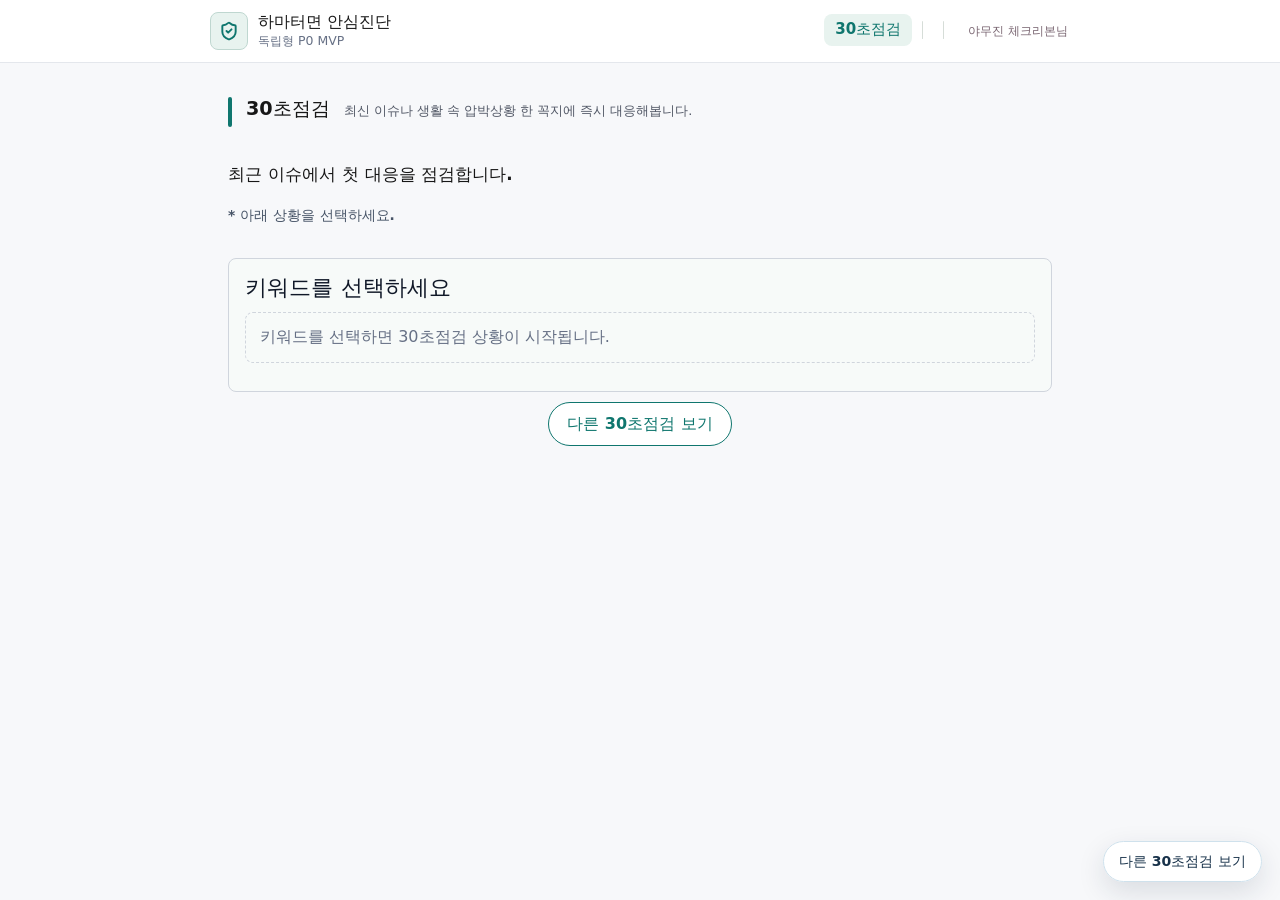
==== commit 463dbc2d: "Add online investment chatroom v3 public page" ====
--- a/docs/mini/2026-06-ai-family-voice-smishing-sim/index.html
+++ b/docs/mini/2026-06-ai-family-voice-smishing-sim/index.html
@@ -1,183 +1,190 @@
 <!doctype html>
 <html lang="ko">
-<head>
-  <meta charset="utf-8">
-  <meta name="viewport" content="width=device-width, initial-scale=1">
-  <title>하마터면 30초점검</title>
-  <meta name="description" content="독립진단 30초점검 콘텐츠를 외부 홍보용으로 제공하는 교육용 공개 페이지입니다.">
-  <script async src="https://www.googletagmanager.com/gtag/js?id=G-GSD42SWLB9"></script>
+  <head>
+  <!-- independent_issue_check_react_runtime.v1 -->
+  <script>window.HAMA_PUBLIC_ISSUE_ID = "issue_2026_06_ai_family_voice_smishing_sim";</script>
   <script>
-    window.HAMA_ANALYTICS = { campaignId: "30sec-checks-public", miniId: "PUBLIC-30SEC-CHECKS", ga4MeasurementId: "G-GSD42SWLB9" };
-    window.dataLayer = window.dataLayer || [];
-    function gtag(){ window.dataLayer.push(arguments); }
-    gtag("js", new Date());
-    gtag("config", window.HAMA_ANALYTICS.ga4MeasurementId, { send_page_view: false });
-    function track(name, params){ if (typeof gtag === "function") gtag("event", name, Object.assign({ campaign_id: window.HAMA_ANALYTICS.campaignId, mini_id: window.HAMA_ANALYTICS.miniId }, params || {})); }
+    if (!window.location.hash) {
+      window.location.replace(window.location.pathname + window.location.search + '#/issue-check?issue_id=' + encodeURIComponent(window.HAMA_PUBLIC_ISSUE_ID));
+    }
   </script>
+    <meta charset="UTF-8" />
+    <meta name="viewport" content="width=device-width, initial-scale=1.0" />
+    <title>AI Fraud Prevention MVP</title>
+    <script type="module" crossorigin src="./assets/index-CdgZI4fF.js"></script>
+    <link rel="stylesheet" crossorigin href="./assets/index-Bc8JaOlA.css">
+  <!-- hama-public-promo-shell -->
   <style>
-    :root{--ink:#17202a;--muted:#607080;--line:#d8e2e8;--brand:#0f766e;--brand-dark:#115e59;--soft:#eef8f6;--paper:#fff;--warn:#a16207;--warn-soft:#fff8db;--risk:#b42318;--risk-soft:#fff1f0;--safe:#0b7a3b;--safe-soft:#ecfdf3;--caution:#b54708;--caution-soft:#fff7ed;--neutral:#475467;--neutral-soft:#f2f4f7;--blue:#1d4ed8}
-    *{box-sizing:border-box} body{margin:0;font-family:system-ui,-apple-system,BlinkMacSystemFont,"Segoe UI",sans-serif;background:#f7fbfa;color:var(--ink);line-height:1.6}
-    .shell{width:min(1100px,calc(100% - 32px));margin:0 auto;padding:28px 0 56px}.topbar{display:flex;align-items:center;justify-content:space-between;gap:16px;padding:14px 0 24px}.brand{display:flex;align-items:center;gap:10px;font-weight:900}.brand-mark{display:grid;place-items:center;width:38px;height:38px;border-radius:10px;background:#dff7f2;color:var(--brand-dark);border:1px solid #b8e6dc}.eyebrow{color:var(--brand-dark);font-weight:800;letter-spacing:.08em;font-size:13px}h1{margin:10px 0;max-width:820px;font-size:clamp(34px,6vw,58px);line-height:1.12;letter-spacing:0}h2,h3{line-height:1.25}p{margin:0}.lead{max-width:780px;color:var(--muted);font-size:18px}.notice{margin-top:20px;padding:14px 16px;border:1px solid #f2c078;background:#fff7ed;border-radius:8px}.layout{display:grid;grid-template-columns:minmax(260px,340px) 1fr;gap:18px;margin-top:24px;align-items:start}.panel{background:var(--paper);border:1px solid var(--line);border-radius:8px;padding:22px}.timeline{display:grid;gap:12px}.timeline-card{display:block;width:100%;text-align:left;border:1px solid var(--line);border-radius:8px;padding:14px;background:#fff;color:var(--ink);font:inherit;cursor:pointer}.timeline-card.active,.timeline-card:hover,.timeline-card:focus-visible{border-color:var(--brand);background:var(--soft);outline:none}.chip{display:inline-flex;width:fit-content;margin-bottom:8px;padding:3px 9px;border-radius:999px;background:#dff7f2;color:var(--brand-dark);font-size:13px;font-weight:800}.meta{color:var(--muted);font-size:14px}.scenario-cards{display:grid;grid-template-columns:repeat(3,minmax(0,1fr));gap:10px;margin-top:14px}.scenario-card{min-height:170px;display:flex;align-items:flex-end;border:1px solid #c8ded7;border-radius:8px;overflow:hidden;background:radial-gradient(circle at 20% 20%,rgba(20,184,166,.22),transparent 30%),linear-gradient(145deg,#f7fffc,#e7f3ff);background-size:cover;background-position:center}.scenario-card-copy{width:100%;min-height:28%;padding:9px 10px;background:rgba(255,255,255,.72);backdrop-filter:blur(2px);border-top:1px solid rgba(255,255,255,.72)}.scenario-card strong{display:block;color:var(--brand-dark);margin-bottom:2px;font-size:15px}.scenario-card span{font-size:13px;line-height:1.35}.check-room{position:relative;margin-top:16px;padding:18px;border:1px solid #cfdfea;border-radius:8px;background:#fbfffd}.speech-fixed{position:absolute;right:14px;top:14px;display:grid;place-items:center;width:40px;height:40px;border:1px solid #9fd7ce;border-radius:10px;background:#e6faf6;color:var(--brand-dark);font-weight:900}.chat{display:grid;gap:12px;padding-top:40px}.chat-row{display:grid;grid-template-columns:44px minmax(0,1fr);gap:10px;align-items:end;max-width:82%}.chat-row.user{grid-template-columns:minmax(0,1fr) 44px;justify-self:end}.avatar{display:grid;place-items:center;width:44px;height:44px;border-radius:50%;border:1px solid #d6e3ea;background:linear-gradient(135deg,#dff7f2,#f8fafc);color:var(--brand-dark);font-weight:900}.chat-row.user .avatar{grid-column:2;background:linear-gradient(135deg,#dbeafe,#f8fafc);color:var(--blue)}.bubble{padding:12px 14px;border-radius:16px;border:1px solid #eadfce;background:#fffaf2;font-weight:700}.chat-row.user .bubble{grid-column:1;grid-row:1;border-color:#b7d9d2;background:#ecf8f4}.final-prompt{margin-top:12px;padding:14px 16px;border-radius:8px;background:var(--warn-soft);color:var(--warn);border:1px solid #f6d18d;font-weight:900}.response-area{margin-top:18px;padding-top:18px;border-top:1px solid var(--line)}.timer-row{display:flex;align-items:center;justify-content:space-between;gap:12px;padding:12px 14px;border:1px solid #d9e6e2;border-radius:8px;background:#fff}.timer{font-weight:900;color:var(--brand-dark);white-space:nowrap}.free-input{width:100%;margin-top:12px;min-height:72px;resize:vertical;border:1px solid var(--line);border-radius:8px;padding:12px;font:inherit}.choices{display:grid;grid-template-columns:repeat(2,minmax(0,1fr));gap:10px;margin-top:12px}button.choice,.small-button{border:1px solid var(--line);border-radius:8px;background:#fff;color:var(--ink);font:inherit;cursor:pointer}button.choice{text-align:left;padding:12px 14px}button.choice.selected,button.choice:hover,button.choice:focus-visible{border-color:var(--brand);background:var(--soft);outline:none}button.choice:disabled{opacity:.62;cursor:default}.diagnose-row{display:flex;flex-wrap:wrap;gap:10px;margin-top:12px}.small-button{min-height:42px;padding:0 15px;font-weight:800}.small-button.primary{border-color:var(--brand);background:var(--brand);color:#fff}.result{display:none;margin-top:18px;padding:18px;border-radius:8px;border:1px solid var(--line)}.result.visible{display:block}.result.safe{background:var(--safe-soft);border-color:#86d7a3}.result.caution{background:var(--caution-soft);border-color:#fdba74}.result.risk{background:var(--risk-soft);border-color:#ffb4ab}.result.timeout{background:var(--neutral-soft);border-color:#cfd4dc}.result-grid{display:grid;grid-template-columns:1fr 1fr;gap:12px;margin-top:14px}.result-box{border:1px solid rgba(0,0,0,.08);border-radius:8px;padding:12px;background:rgba(255,255,255,.58)}.result-box ul{margin:8px 0 0;padding-left:18px}.result-actions{display:flex;flex-wrap:wrap;gap:10px;margin-top:14px}.history{margin-top:16px;color:var(--muted);font-size:14px}.timeline-link{display:inline-flex;margin-top:16px;color:var(--brand-dark);font-weight:800;text-decoration:none}
-    @media (max-width:860px){.layout{grid-template-columns:1fr}.scenario-cards{grid-template-columns:1fr}.choices{grid-template-columns:1fr}.chat-row{max-width:100%}.result-grid{grid-template-columns:1fr}}
+    body.hama-public-promo header a[href*="#/diagnosis"],
+    body.hama-public-promo header a[href*="#/training"],
+    body.hama-public-promo header a[href*="#/report"],
+    body.hama-public-promo header a[href*="#/campaign-report"],
+    body.hama-public-promo header a[href*="#/post-check"],
+    body.hama-public-promo header a[href*="#/experience-bridge"] {
+      display: none !important;
+    }
+    .hama-public-timeline-link {
+      position: fixed;
+      right: 18px;
+      bottom: 18px;
+      z-index: 9999;
+      border: 1px solid #cfe1ec;
+      border-radius: 999px;
+      background: rgba(255, 255, 255, 0.94);
+      color: #18324a;
+      box-shadow: 0 10px 28px rgba(20, 38, 60, 0.13);
+      font: 800 14px/1.2 system-ui, -apple-system, BlinkMacSystemFont, "Segoe UI", sans-serif;
+      padding: 11px 15px;
+      text-decoration: none;
+    }
+    .hama-public-timeline-link:hover {
+      border-color: #16a394;
+      color: #027466;
+    }
+    body.hama-public-promo .issue-situation-card-visual {
+      background-image: var(--issue-card-image) !important;
+      background-size: cover !important;
+      background-position: center !important;
+      min-height: 155px !important;
+      overflow: hidden !important;
+    }
+    body.hama-public-promo .issue-situation-card-copy {
+      left: 8px !important;
+      right: 8px !important;
+      bottom: 8px !important;
+      width: auto !important;
+      max-width: calc(100% - 16px) !important;
+      padding: 7px 9px !important;
+      border-radius: 10px !important;
+      background: rgba(255, 255, 255, 0.78) !important;
+      backdrop-filter: blur(3px);
+      box-shadow: 0 8px 18px rgba(20, 38, 60, 0.16) !important;
+      color: #18324a !important;
+      font-family: "Comic Sans MS", "Nanum Pen Script", "Segoe Print", system-ui, sans-serif !important;
+    }
+    body.hama-public-promo .issue-situation-card-copy strong {
+      display: block !important;
+      font-size: 13px !important;
+      line-height: 1.12 !important;
+      font-weight: 900 !important;
+      letter-spacing: 0 !important;
+      margin: 0 0 2px !important;
+    }
+    body.hama-public-promo .issue-situation-card-copy p {
+      font-size: 10.5px !important;
+      line-height: 1.18 !important;
+      font-weight: 800 !important;
+      letter-spacing: 0 !important;
+      margin: 0 !important;
+      display: -webkit-box !important;
+      -webkit-line-clamp: 2;
+      -webkit-box-orient: vertical;
+      overflow: hidden !important;
+    }
   </style>
-</head>
-<body>
-<main class="shell">
-  <div class="topbar">
-    <div class="brand"><div class="brand-mark">H</div><div><div>하마터면 안심진단</div><div class="meta">공개 30초점검</div></div></div>
-    <a class="meta" href="/sample_hamat-mini-experience/">공개 페이지 홈</a>
-  </div>
-  <section aria-labelledby="page-title">
-    <div class="eyebrow">PUBLIC 30SEC CHECK</div>
-    <h1 id="page-title">30초점검으로 첫 대응을 확인해보세요</h1>
-    <p class="lead">독립진단서비스의 30초점검 콘텐츠를 외부 홍보용으로 보여주는 공개 뷰어입니다. 숏폼에서 들어온 사용자는 해당 이슈의 점검으로 바로 연결됩니다.</p>
-    <p class="notice">모든 체험은 교육용 모의 상황입니다. 개인정보, 계좌정보, 인증번호, 결제를 요구하지 않습니다.</p>
-  </section>
-  <section class="layout">
-    <aside class="panel"><h2>30초점검 목록</h2><div class="timeline" id="timeline"></div></aside>
-    <section class="panel" id="check-panel" aria-live="polite"></section>
-  </section>
-</main>
-<script id="checks-data" type="application/json">[{"issue_id": "CHECK-2026-06-penalty-sms", "campaign_id": "2026-06-penalty-sms", "slug": "penalty-sms", "legacy_path": "/mini/2026-06-penalty-sms/", "title": "과태료 문자, 링크 누르기 전 30초만 멈춰보세요", "check_title": "과태료 문자 링크 30초점검", "subtitle": "문자 링크 대신 공식 경로로 확인하기", "category": "과태료 문자 사기", "target": "일반 사용자와 가족 보호자", "published_at": "2026-06-11", "display_priority": 20, "why_now": "과태료, 범칙금, 교통 위반을 사칭한 문자는 사용자가 당황한 틈에 링크 클릭을 유도하기 쉽습니다.", "educational_notice": "교육용 모의 상황입니다. 실제 기관 안내가 아니며 개인정보, 계좌정보, 인증번호, 결제를 요구하지 않습니다.", "situation_text": "업무 중 휴대폰에 '과태료 미납 확인'이라는 문자가 도착했습니다. 메시지에는 바로 확인하라는 링크가 들어 있습니다.", "situation_cards": [{"title": "갑자기 온 과태료 문자", "body": "모르는 발신자가 미납 과태료를 확인하라며 급한 분위기를 만듭니다.", "image_url": "assets/issue-check/2026-06-penalty-sms/2026-06-penalty-sms-cardnews-1.png"}, {"title": "문자 안의 짧은 링크", "body": "공식 앱이나 사이트가 아니라 문자 속 링크를 누르도록 유도합니다.", "image_url": "assets/issue-check/2026-06-penalty-sms/2026-06-penalty-sms-cardnews-2.png"}, {"title": "누르기 전 30초", "body": "바로 누르기보다 공식 경로로 직접 확인하는 첫 대응이 중요합니다.", "image_url": "assets/issue-check/2026-06-penalty-sms/2026-06-penalty-sms-cardnews-3.png"}], "card_images": [{"index": 1, "public_path": "assets/issue-check/2026-06-penalty-sms/2026-06-penalty-sms-cardnews-1.png", "alt": "과태료 문자 링크 30초점검 카드뉴스 1"}, {"index": 2, "public_path": "assets/issue-check/2026-06-penalty-sms/2026-06-penalty-sms-cardnews-2.png", "alt": "과태료 문자 링크 30초점검 카드뉴스 2"}, {"index": 3, "public_path": "assets/issue-check/2026-06-penalty-sms/2026-06-penalty-sms-cardnews-3.png", "alt": "과태료 문자 링크 30초점검 카드뉴스 3"}], "chat_preroll_turns": [{"speaker": "counterparty", "label": "상대", "text": "[알림] 과태료 미납 내역이 확인되었습니다. 아래 링크에서 상세 내용을 확인하세요."}, {"speaker": "user", "label": "나", "text": "과태료라고 하니까 신경 쓰이네. 그런데 링크 주소가 조금 낯설어."}, {"speaker": "counterparty", "label": "상대", "text": "오늘 안에 확인하지 않으면 추가 조치가 진행될 수 있습니다."}], "final_prompt": "지금 문자 링크를 열어 확인하시겠습니까?", "user_response_prompt": "상대에게 어떻게 대응하시겠습니까? 실제 대화처럼 자유롭게 말하거나 아래 행동을 선택하세요.", "timer_seconds": 30, "action_choices": [{"id": "A", "label": "일단 멈춤", "description": "문자 링크를 바로 누르지 않기", "response_text": "문자 링크를 누르기 전에 멈추겠다고 선택했습니다.", "risk_level": "safe", "action_code": "HOLD"}, {"id": "B", "label": "공식 경로 확인", "description": "공식 앱이나 공식 사이트를 직접 열어 확인", "response_text": "공식 앱이나 공식 사이트로 직접 확인하겠다고 선택했습니다.", "risk_level": "safe", "action_code": "OFFICIAL_CHECK"}, {"id": "C", "label": "가족에게 공유", "description": "문자 캡처를 가족이나 신뢰할 사람에게 먼저 공유", "response_text": "가족이나 신뢰할 사람에게 먼저 공유하겠다고 선택했습니다.", "risk_level": "safe", "action_code": "ASK_ADVISOR"}, {"id": "D", "label": "링크 열기", "description": "문자 속 링크를 눌러 페이지 확인", "response_text": "문자 속 링크를 열어보겠다고 선택했습니다.", "risk_level": "risk", "action_code": "OPEN_LINK"}, {"id": "E", "label": "정보 입력", "description": "페이지가 요구하면 이름, 전화번호, 결제정보 입력", "response_text": "페이지가 요구하는 정보를 입력할 수 있는 대응을 선택했습니다.", "risk_level": "risk", "action_code": "SEND_PII"}], "result_screen": {"safe": {"title": "잘 멈췄어요", "summary": "문자 링크를 바로 누르지 않고 공식 경로로 확인하려는 대응은 안전합니다.", "diagnosis": "검증 행동이 보입니다. 지금처럼 공식 경로와 기존 연락처를 우선하세요."}, "caution": {"title": "조금 더 확인이 필요해요", "summary": "확인하려는 태도는 좋지만, 의심 문자가 준 링크나 연락 경로 안에 머물면 위험합니다.", "diagnosis": "확인하려는 태도는 좋지만, 상대가 준 경로 안에 머물지 않아야 합니다."}, "risk": {"title": "하마터면 링크를 누를 뻔했어요", "summary": "링크를 열거나 개인정보를 입력하는 대응은 피싱, 악성앱 설치, 결제 피해로 이어질 수 있습니다.", "diagnosis": "상대 요구를 따라가는 행동 신호가 보입니다. 먼저 멈추고 공식 경로로 확인해야 합니다."}, "timeout": {"title": "압박상황에서 판단이 멈춘 상태입니다", "summary": "30초 안에 아무 대응도 하지 못했습니다. 급한 상황에서 멈추는 것은 자연스러운 반응이지만, 다음 검증 행동이 필요합니다.", "diagnosis": "멈춘 뒤에는 공식 경로 확인, 가족 공유, 기존 연락처 확인 중 하나로 이어져야 안전합니다."}}, "risk_signals": ["문자 안에 확인 링크가 포함되어 있습니다.", "과태료, 미납, 추가 조치 같은 표현으로 급하게 만듭니다.", "공식처럼 보이지만 예상하지 못한 문자로 도착했습니다.", "링크 목적지를 짧은 시간 안에 확인하기 어렵습니다."], "safe_actions": ["문자 속 링크를 바로 누르지 않습니다.", "공식 앱, 즐겨찾기한 공식 사이트, 공식 고객센터 경로로 직접 확인합니다.", "가족이나 신뢰할 사람에게 문자 캡처를 공유해 한 번 더 확인합니다.", "문자 링크에서 개인정보, 결제정보, 인증번호를 입력하지 않습니다."], "cta": {"diagnosis": "전체 안심진단 해보기", "training": "상황별 대응훈련 해보기", "hama_ai_experience": "하마터면 웹서비스 보기", "other_checks": "다른 30초점검 보기", "diagnosis_url": "https://vongchu.github.io/sample_hamat-mini-experience/mini/30sec-checks/", "training_url": "https://vongchu.github.io/sample_hamat-mini-experience/mini/30sec-checks/", "hama_ai_experience_url": "https://vongchu.github.io/sample_hamat-mini-experience/"}}, {"issue_id": "CHECK-2026-06-ai-family-voice-smishing-sim", "campaign_id": "2026-06-ai-family-voice-smishing-sim", "slug": "ai-family-voice", "legacy_path": "/mini/2026-06-ai-family-voice-smishing-sim/", "title": "아이 목소리 같아도 링크와 송금은 멈추세요", "check_title": "딥페이크 가족사칭 긴급송금", "subtitle": "기존 가족 번호로 다시 확인하기", "category": "AI 음성 사칭", "target": "부모와 가족 보호자", "published_at": "2026-06-05", "display_priority": 10, "why_now": "AI 음성 합성과 가족 사칭 문자가 결합되면 목소리 신뢰와 긴급 송금 압박이 동시에 발생한다.", "educational_notice": "교육용 모의 상황입니다. 실제 송금, 개인정보, 인증번호 입력을 요구하지 않습니다.", "situation_text": "밤 10시 40분, 모르는 번호에서 딸 목소리와 매우 비슷한 음성 메시지가 도착했습니다.", "situation_cards": [{"title": "밤 10시 40분", "body": "모르는 번호에서 가족 목소리처럼 들리는 메시지가 왔습니다."}, {"title": "통화는 안 된다고 합니다", "body": "기존 번호가 아니라 이 번호로만 연락해달라고 합니다."}, {"title": "첫 대응이 중요합니다", "body": "링크나 송금보다 먼저 기존 가족 번호로 확인해야 합니다."}], "card_images": [], "chat_preroll_turns": [{"speaker": "counterparty", "label": "상대", "text": "엄마, 나 사고 났어. 지금 통화가 안 돼."}, {"speaker": "user", "label": "나", "text": "잠깐만. 원래 번호로 다시 전화해볼게."}, {"speaker": "counterparty", "label": "상대", "text": "합의금 200만 원이 바로 필요해. 내 폰은 고장났으니까 이 번호로만 연락해줘."}], "final_prompt": "지금 바로 계좌번호 받을 수 있어?", "user_response_prompt": "상대에게 어떻게 대응하시겠습니까? 실제 대화처럼 자유롭게 말하거나 행동을 선택하세요.", "timer_seconds": 30, "action_choices": [{"id": "A", "label": "기존 번호 확인", "description": "원래 저장된 딸 번호로 다시 전화", "response_text": "기존 가족 번호로 다시 확인하겠다고 선택했습니다.", "risk_level": "safe", "action_code": "CONTACT_ORIGINAL_PERSON"}, {"id": "B", "label": "일단 멈춤", "description": "급하지 않게 대화를 잠시 중단", "response_text": "급한 상황에서도 대화를 잠시 멈추겠다고 선택했습니다.", "risk_level": "safe", "action_code": "HOLD"}, {"id": "C", "label": "가족에게 공유", "description": "가족 단톡방에 음성 메시지 캡처 공유", "response_text": "가족이나 제3자에게 공유해 확인하겠다고 선택했습니다.", "risk_level": "safe", "action_code": "ASK_ADVISOR"}, {"id": "D", "label": "합의금 송금", "description": "2,000,000원을 낯선 계좌로 송금", "response_text": "송금으로 이어질 수 있는 대응을 선택했습니다.", "risk_level": "risk", "action_code": "TRANSFER"}, {"id": "E", "label": "계좌번호 받기", "description": "합의금 받을 계좌번호 요청", "response_text": "송금으로 이어질 수 있는 대응을 선택했습니다.", "risk_level": "risk", "action_code": "TRANSFER"}], "result_screen": {"safe": {"title": "잘 멈췄어요", "summary": "기존 번호나 가족 단톡방으로 다시 확인하려는 대응은 안전 신호입니다.", "diagnosis": "검증 행동이 보입니다. 지금처럼 공식 경로와 기존 연락처를 우선하세요."}, "caution": {"title": "조금 더 확인이 필요해요", "summary": "상대 말이 맞는지 확인하려는 태도는 좋지만, 상대가 준 번호만 믿으면 위험합니다.", "diagnosis": "확인하려는 태도는 좋지만, 상대가 준 경로 안에 머물지 않아야 합니다."}, "risk": {"title": "하마터면 송금할 뻔했어요", "summary": "송금이나 계좌 확인으로 이어질 수 있는 위험한 대응입니다. 실제 상황에서는 먼저 멈추고 기존 연락처로 확인해야 합니다.", "diagnosis": "상대 요구를 따라가는 행동 신호가 보입니다. 먼저 멈추고 공식 경로로 확인해야 합니다."}, "timeout": {"title": "압박상황에서 판단이 멈춘 상태입니다", "summary": "30초 안에 아무 대응도 하지 못했습니다. 급한 상황에서 멈추는 것은 자연스러운 반응이지만, 다음 검증 행동이 필요합니다.", "diagnosis": "멈춘 뒤에는 공식 경로 확인, 가족 공유, 기존 연락처 확인 중 하나로 이어져야 안전합니다."}}, "risk_signals": ["낯선 번호인데 가족 목소리처럼 접근합니다.", "통화가 어렵다며 기존 연락 경로를 차단합니다.", "합의금처럼 급한 돈을 요구합니다.", "확인할 시간을 주지 않고 빠른 결정을 압박합니다."], "safe_actions": ["기존에 저장된 가족 번호로 다시 전화합니다.", "가족 단톡방이나 다른 보호자에게 공유합니다.", "가족끼리만 아는 확인 암호를 사용합니다.", "송금, 링크 클릭, 개인정보 제공은 보류합니다."], "cta": {"diagnosis": "전체 안심진단 해보기", "training": "상황별 대응훈련 해보기", "hama_ai_experience": "하마터면 웹서비스 보기", "other_checks": "다른 30초점검 보기", "diagnosis_url": "https://vongchu.github.io/sample_hamat-mini-experience/mini/30sec-checks/", "training_url": "https://vongchu.github.io/sample_hamat-mini-experience/mini/30sec-checks/", "hama_ai_experience_url": "https://vongchu.github.io/sample_hamat-mini-experience/"}}]</script>
-<script>
-const CHECKS = JSON.parse(document.querySelector("#checks-data").textContent);
-const timeline = document.querySelector("#timeline");
-const panel = document.querySelector("#check-panel");
-const storagePrefix = "hama:public30sec:";
-let selectedAction = null, completed = false, remaining = 30, timerHandle = null;
-function trackSafe(name, params){ try{ track(name, params || {}); } catch(_){} }
-function resolveInitialSlug(){
-  const hash = decodeURIComponent(location.hash.replace(/^#/, ""));
-  if (hash) return hash.replace(/^check-/, "");
-  const path = location.pathname;
-  const legacy = CHECKS.find((item) => path.endsWith(item.legacy_path));
-  if (legacy) return legacy.slug;
-  return CHECKS[0]?.slug;
-}
-function storeKey(check){ return storagePrefix + check.issue_id; }
-function nowText(){ return new Date().toLocaleString("ko-KR", { hour12:false }); }
-function getLastResult(check){ try{ return JSON.parse(localStorage.getItem(storeKey(check)) || "null"); }catch(_){ return null; } }
-function saveResult(check, record){ localStorage.setItem(storeKey(check), JSON.stringify(record)); }
-function renderTimeline(activeSlug){
-  timeline.innerHTML = CHECKS.map((item)=>`
-    <button class="timeline-card ${item.slug === activeSlug ? "active" : ""}" type="button" data-slug="${item.slug}">
-      <span class="chip">${item.category}</span>
-      <strong>${item.title}</strong>
-      <div class="meta">${item.published_at} · ${item.target}</div>
-      <p>${item.subtitle}</p>
-    </button>`).join("");
-  timeline.querySelectorAll("[data-slug]").forEach((button)=>button.addEventListener("click",()=>{
-    const slug = button.dataset.slug;
-    history.replaceState(null, "", "#check-" + slug);
-    selectCheck(slug);
-  }));
-}
-function renderCheck(check){
-  const last = getLastResult(check);
-  panel.innerHTML = `
-    <span class="chip">${check.category}</span>
-    <h2>${check.check_title || check.title}</h2>
-    <p class="meta">${check.subtitle}</p>
-    <p class="notice">${check.educational_notice}</p>
-    <section><h3>사전 상황</h3><p>${check.situation_text}</p>
-      <div class="scenario-cards">${check.situation_cards.map((card, index)=>{
-        const image = card.image_url || (check.card_images[index] && check.card_images[index].public_path) || "";
-        const style = image ? ` style="background-image:linear-gradient(180deg,rgba(0,0,0,0),rgba(0,0,0,.08)),url('${image}')"` : "";
-        return `<article class="scenario-card"${style}><div class="scenario-card-copy"><strong>${card.title}</strong><span>${card.body}</span></div></article>`;
-      }).join("")}</div>
-    </section>
-    <section class="check-room">
-      <div class="speech-fixed" title="음성 안내">음성</div>
-      <h3>30초점검</h3>
-      <div class="chat">${check.chat_preroll_turns.map((turn)=>`
-        <div class="chat-row ${turn.speaker === "user" ? "user" : ""}">
-          <div class="avatar">${turn.label}</div><div class="bubble">${turn.text}</div>
-        </div>`).join("")}</div>
-      <div class="final-prompt">${check.final_prompt}</div>
-      <div class="response-area">
-        <div class="timer-row"><span>${check.user_response_prompt}</span><span class="timer" id="timer">${check.timer_seconds}초</span></div>
-        <textarea class="free-input" id="free-response" placeholder="상대에게 어떻게 대응할 건가요? 직접 입력하거나 아래 행동을 선택하세요."></textarea>
-        <div class="choices">${check.action_choices.map((choice)=>`
-          <button class="choice" type="button" data-choice="${choice.id}"><strong>${choice.label}</strong><br><span>${choice.description}</span></button>`).join("")}</div>
-        <div class="diagnose-row"><button class="small-button primary" type="button" id="diagnose">진단하기</button><button class="small-button" type="button" id="reset-check">다시 선택</button></div>
-        <div class="history" id="history">${last ? `최근 결과: ${last.resultTitle} / ${last.completedAt}` : "이 브라우저에 저장된 최근 결과가 없습니다."}</div>
-        <div class="result" id="result"></div>
-      </div>
-    </section>
-    <a class="timeline-link" href="/sample_hamat-mini-experience/mini/30sec-checks/">다른 30초점검 보기</a>`;
-  wireCheck(check);
-}
-function wireCheck(check){
-  selectedAction = null; completed = false; remaining = check.timer_seconds;
-  if (timerHandle) window.clearInterval(timerHandle);
-  const timer = panel.querySelector("#timer");
-  panel.querySelectorAll("[data-choice]").forEach((button)=>{
-    button.addEventListener("click",()=>{
-      if (completed) return;
-      selectedAction = check.action_choices.find((choice)=>choice.id === button.dataset.choice);
-      panel.querySelectorAll("[data-choice]").forEach((item)=>item.classList.remove("selected"));
-      button.classList.add("selected");
-      panel.querySelector("#free-response").value = selectedAction.response_text || selectedAction.description;
-      trackSafe("public_30sec_choice_selected", { issue_id:check.issue_id, choice_id:selectedAction.id, risk_level:selectedAction.risk_level });
-    });
-  });
-  panel.querySelector("#diagnose").addEventListener("click",()=>complete(check, selectedAction || inferFromFreeText(check), "diagnose_button"));
-  panel.querySelector("#reset-check").addEventListener("click",()=>renderCheck(check));
-  timerHandle = window.setInterval(()=>{
-    if (completed){ window.clearInterval(timerHandle); return; }
-    remaining -= 1; timer.textContent = remaining + "초";
-    if (remaining <= 0) complete(check, { id:"timeout", label:"시간 초과", description:"아무 행동을 선택하지 않음", risk_level:"timeout", response_text:"" }, "timer");
-  }, 1000);
-  trackSafe("public_30sec_check_view", { issue_id:check.issue_id, slug:check.slug });
-}
-function inferFromFreeText(check){
-  const text = panel.querySelector("#free-response").value.trim();
-  if (!text) return { id:"timeout", label:"무응답", description:"응답을 입력하지 않음", risk_level:"timeout", response_text:"" };
-  if (/송금|계좌|보낼|입금|링크|인증|결제|입력|누르/.test(text)) return check.action_choices.find((choice)=>choice.risk_level === "risk") || check.action_choices[0];
-  if (/확인|전화|가족|멈춤|중단|공식|사이트|앱|공유/.test(text)) return check.action_choices.find((choice)=>choice.risk_level === "safe") || check.action_choices[0];
-  return check.action_choices.find((choice)=>choice.risk_level === "caution") || check.action_choices[0];
-}
-function complete(check, action, source){
-  if (completed) return; completed = true; if (timerHandle) window.clearInterval(timerHandle);
-  panel.querySelectorAll("button.choice").forEach((button)=>{ button.disabled = true; });
-  const type = action.risk_level === "safe" ? "safe" : action.risk_level === "caution" ? "caution" : action.risk_level === "timeout" ? "timeout" : "risk";
-  const resultData = check.result_screen[type];
-  const record = { issueId:check.issue_id, actionId:action.id, actionLabel:action.label, resultType:type, resultTitle:resultData.title, source, completedAt:nowText() };
-  saveResult(check, record); renderResult(check, action, resultData, type, record);
-  trackSafe("public_30sec_completed", { issue_id:check.issue_id, choice_id:action.id, result_type:type, source });
-}
-function renderResult(check, action, resultData, type, record){
-  const result = panel.querySelector("#result");
-  result.className = "result visible " + type;
-  result.innerHTML = `
-    <h3>${resultData.title}</h3><p>${resultData.summary}</p><p><strong>진단평가:</strong> ${resultData.diagnosis}</p>
-    <p class="meta">선택/입력 요약: ${action.label} · ${record.completedAt}</p>
-    <div class="result-grid"><div class="result-box"><strong>위험 신호</strong><ul>${check.risk_signals.map((item)=>`<li>${item}</li>`).join("")}</ul></div>
-    <div class="result-box"><strong>안전 행동</strong><ul>${check.safe_actions.map((item)=>`<li>${item}</li>`).join("")}</ul></div></div>
-    <div class="result-actions"><button class="small-button primary" type="button" id="copy-result">결과 링크 복사</button><button class="small-button" type="button" id="copy-share">가족 공유 문구 복사</button><button class="small-button" type="button" id="cta-diagnosis">${check.cta.diagnosis}</button><button class="small-button" type="button" id="cta-training">${check.cta.training}</button><button class="small-button" type="button" id="cta-ai">${check.cta.hama_ai_experience}</button><button class="small-button" type="button" id="cta-other">${check.cta.other_checks}</button></div>`;
-  result.scrollIntoView({ behavior:"smooth", block:"start" });
-  panel.querySelector("#history").textContent = `최근 결과: ${record.resultTitle} / ${record.completedAt}`;
-  panel.querySelector("#copy-result").addEventListener("click", async()=>{ await navigator.clipboard.writeText(location.href.split("#")[0] + "#check-" + check.slug); alert("결과 확인 링크를 복사했습니다."); }, { once:true });
-  panel.querySelector("#copy-share").addEventListener("click", async()=>{ await navigator.clipboard.writeText(`${check.title} 30초점검 결과: ${record.resultTitle}. 가족끼리 공식 경로 확인 습관을 정해두세요. ${location.href}`); alert("가족 공유 문구를 복사했습니다."); }, { once:true });
-  const ctaTargets = {
-    "#cta-diagnosis": check.cta.diagnosis_url,
-    "#cta-training": check.cta.training_url,
-    "#cta-ai": check.cta.hama_ai_experience_url,
-    "#cta-other": "https://vongchu.github.io/sample_hamat-mini-experience/mini/30sec-checks/"
-  };
-  Object.entries(ctaTargets).forEach(([selector, url])=>panel.querySelector(selector).addEventListener("click",()=>{ 
-    trackSafe("public_30sec_cta_clicked", { issue_id:check.issue_id, cta:selector.replace("#cta-","") });
-    window.location.href = url;
-  }));
-}
-function selectCheck(slug){
-  const check = CHECKS.find((item)=>item.slug === slug) || CHECKS[0];
-  document.title = (check.check_title || check.title) + " 30초점검";
-  window.HAMA_ANALYTICS.campaignId = check.campaign_id; window.HAMA_ANALYTICS.miniId = check.issue_id;
-  renderTimeline(check.slug); renderCheck(check);
-}
-trackSafe("public_30sec_page_view", { page_path:location.pathname });
-selectCheck(resolveInitialSlug());
-</script>
-</body>
+  <script>
+    (function () {
+      var hamaWebUrl = "https://hama.thinkpool.com/TP01004T/main";
+      var ctaMap = {
+        "진단": "전체 사기위험 진단하기",
+        "훈련": "비슷한 상황 연습하기",
+        "하마터면 AI체험": "하마터면 AI로 더 알아보기",
+        "다른 응답 입력": "다시 답해보기",
+        "결과 링크 복사": "결과 링크 복사하기",
+        "가족 공유 문구 복사": "가족에게 공유할 문구 복사"
+      };
+      var navLabels = new Set(["진단", "훈련", "리포트", "하마터면 돌아가기"]);
+
+      function textOf(el) {
+        return (el.textContent || "").replace(/\s+/g, " ").trim();
+      }
+
+      function isTopNavigation(el) {
+        return Boolean(el.closest("header, nav"));
+      }
+
+      function setPublicCtaTarget(el, label) {
+        if (el.getAttribute("data-hama-public-target-bound") === label) return;
+        var targetUrl = null;
+        if (label === "전체 사기위험 진단하기") {
+          targetUrl = hamaWebUrl + "?utm_source=github_pages&utm_medium=public_30sec&utm_campaign=30sec_check&utm_content=diagnosis_cta";
+        } else if (label === "비슷한 상황 연습하기") {
+          targetUrl = hamaWebUrl + "?utm_source=github_pages&utm_medium=public_30sec&utm_campaign=30sec_check&utm_content=training_cta";
+        } else if (label === "하마터면 AI로 더 알아보기") {
+          targetUrl = hamaWebUrl + "?utm_source=github_pages&utm_medium=public_30sec&utm_campaign=30sec_check&utm_content=hama_web_cta";
+        }
+
+        if (targetUrl) {
+          if (el.tagName === "A") {
+            el.setAttribute("href", targetUrl);
+            el.setAttribute("target", "_blank");
+            el.setAttribute("rel", "noopener noreferrer");
+          }
+          el.addEventListener("click", function (event) {
+            event.preventDefault();
+            event.stopImmediatePropagation();
+            window.open(targetUrl, "_blank", "noopener,noreferrer");
+          }, true);
+          el.setAttribute("data-hama-public-target-bound", label);
+          return;
+        }
+
+        if (label === "다시 답해보기") {
+          el.addEventListener("click", function (event) {
+            event.preventDefault();
+            event.stopImmediatePropagation();
+            window.location.hash = "#/issue-check";
+            window.location.reload();
+          }, true);
+          el.setAttribute("data-hama-public-target-bound", label);
+        }
+      }
+
+      function applyPromoShell() {
+        document.body.classList.add("hama-public-promo");
+
+        document.querySelectorAll("header a, header button, nav a, nav button").forEach(function (el) {
+          if (navLabels.has(textOf(el))) {
+            el.style.display = "none";
+            el.setAttribute("aria-hidden", "true");
+            el.setAttribute("tabindex", "-1");
+          }
+        });
+
+        document.querySelectorAll("a, button").forEach(function (el) {
+          if (isTopNavigation(el)) return;
+          var label = textOf(el);
+          if (Object.prototype.hasOwnProperty.call(ctaMap, label)) {
+            el.textContent = ctaMap[label];
+            el.setAttribute("data-hama-public-cta", "renamed");
+            setPublicCtaTarget(el, ctaMap[label]);
+          } else if (el.getAttribute("data-hama-public-cta") === "renamed") {
+            setPublicCtaTarget(el, label);
+          }
+        });
+
+        if (!document.querySelector(".hama-public-timeline-link")) {
+          var link = document.createElement("a");
+          link.className = "hama-public-timeline-link";
+          link.href = "../30sec-checks/";
+          link.textContent = "다른 30초점검 보기";
+          document.body.appendChild(link);
+        }
+      }
+
+      if (document.readyState === "loading") {
+        document.addEventListener("DOMContentLoaded", applyPromoShell);
+      } else {
+        applyPromoShell();
+      }
+      new MutationObserver(applyPromoShell).observe(document.documentElement, {
+        childList: true,
+        subtree: true
+      });
+    })();
+  </script>
+  </head>
+  <body>
+    <div id="root"></div>
+  </body>
 </html>
--- a/docs/mini/2026-06-ai-family-voice-smishing-sim/assets/index-Bc8JaOlA.css
+++ b/docs/mini/2026-06-ai-family-voice-smishing-sim/assets/index-Bc8JaOlA.css
@@ -0,0 +1 @@
+:root{color:#171717;background:#f7f8fa;font-family:Inter,Pretendard,Noto Sans KR,system-ui,-apple-system,BlinkMacSystemFont,Segoe UI,sans-serif;font-synthesis:none;text-rendering:optimizeLegibility}*{box-sizing:border-box}body{margin:0;min-width:320px}a{color:inherit;text-decoration:none}button,input,textarea{font:inherit}.app-shell{min-height:100vh}.app-header{position:sticky;top:0;z-index:10;border-bottom:1px solid #e4e7ec;background:#fffffff5;padding:12px 18px;-webkit-backdrop-filter:blur(12px);backdrop-filter:blur(12px)}.app-header-inner{display:flex;width:min(100%,860px);align-items:center;justify-content:space-between;gap:18px;margin:0 auto}.brand-link{display:inline-flex;min-width:190px;align-items:center;gap:10px}.brand-zone{display:inline-flex;min-width:250px;align-items:center;gap:10px}.admin-entry-link{flex:0 0 auto;border:1px solid #d0d5dd;border-radius:999px;background:#fff;padding:5px 9px;color:#667085;font-size:.74rem;font-weight:900}.admin-entry-link:hover,.admin-entry-link:focus-visible{border-color:#0f766e;color:#0f766e;outline:none}.header-action-zone{display:flex;min-width:0;flex:1;align-items:center;justify-content:flex-end;gap:12px}.hama-return-stack{display:inline-flex;flex:0 0 auto;align-items:center;flex-direction:column;justify-content:center;gap:5px;text-align:center}.participant-chip{flex:0 0 auto;padding:0 2px;color:#7a6672;font-size:.76rem;font-weight:500;line-height:1;white-space:nowrap}.hama-close-button{position:relative;display:inline-flex;flex:0 0 auto;align-items:center;gap:5px;overflow:hidden;border:1px solid #d8dee8;border-radius:999px;background:#fff;padding:6px 12px;color:#667085;font-size:.7rem;font-weight:900;line-height:1;white-space:nowrap;cursor:pointer}.hama-close-button:after{position:absolute;right:7px;top:50%;color:#66708524;content:"×";font-size:1.8rem;font-weight:900;line-height:1;transform:translateY(-52%)}.hama-close-button span{position:relative;z-index:1}.hama-close-button:hover,.hama-close-button:focus-visible{border-color:#9fb4c8;background:#f7fafc;color:#344054;outline:none}.brand-mark{display:inline-flex;width:38px;height:38px;align-items:center;justify-content:center;border:1px solid #bfd7d0;border-radius:8px;background:#e8f3ef;color:#0f766e}.brand-title,.brand-subtitle{display:block;letter-spacing:0}.brand-title{font-size:.98rem;font-weight:800;line-height:1.2}.brand-subtitle{margin-top:2px;color:#667085;font-size:.78rem;line-height:1.2}.top-nav{display:flex;min-width:0;flex:0 1 auto;align-items:center;justify-content:flex-end;gap:10px;overflow-x:auto;padding-bottom:2px}.top-nav-group{display:inline-flex;align-items:center;gap:4px}.top-nav-group+.top-nav-group{position:relative;padding-left:11px}.top-nav-group+.top-nav-group:before{position:absolute;left:0;width:1px;height:18px;border-radius:999px;background:#d6ddd8;content:""}.top-nav-link{flex:0 0 auto;border-radius:8px;padding:8px 11px;color:#475467;font-size:.94rem;font-weight:850;line-height:1}.top-nav-link:hover,.top-nav-link:focus-visible,.top-nav-link[aria-current=page]{background:#e8f3ef;color:#0f766e;outline:none}.page-shell{width:min(100%,860px);margin:0 auto;padding:30px 18px 42px}.module-header{margin-bottom:20px;border:0;border-radius:0;background:transparent;padding:4px 0 10px}.module-heading{display:flex;align-items:flex-start;gap:14px}.module-heading-bar{display:block;width:4px;height:52px;flex:0 0 auto;border-radius:999px;background:#0f766e}.module-header-issue-check .module-heading-bar,.module-header-diagnosis .module-heading-bar{height:30px}.module-header-report .module-heading-bar{height:76px}.module-header-issue-check+.content-band,.module-header-diagnosis+.content-band,.module-header-training+.content-band{border-top:0;padding-top:6px}.eyebrow{margin:0 0 6px;color:#0f766e;font-size:.72rem;font-weight:900;letter-spacing:0}h1,h2{margin:0;letter-spacing:0}h1{font-size:1.2rem;font-weight:750;line-height:1.28}h2{font-size:1.15rem;line-height:1.35}.hero-copy{max-width:760px;margin:8px 0 0;color:#525866;font-size:.8rem;line-height:1.55}.module-title-copy-row{display:grid;gap:0}.module-title-copy-row .hero-copy{margin:14px 0 0}.module-header-training .module-title-copy-row{display:flex;flex-wrap:wrap;align-items:baseline;gap:10px 14px}.module-header-training .hero-copy{max-width:none;margin:0}.module-header-diagnosis .module-title-copy-row,.module-header-issue-check .module-title-copy-row{display:flex;flex-wrap:wrap;align-items:baseline;gap:10px 14px}.module-header-diagnosis .hero-copy,.module-header-issue-check .hero-copy{max-width:none;margin:0}.entry-actions,.flow-actions{display:flex;flex-wrap:wrap;gap:10px}.entry-actions{margin:18px 0 0 56px}.primary-link,.secondary-link{display:inline-flex;min-height:40px;align-items:center;justify-content:center;gap:8px;border:1px solid transparent;border-radius:8px;padding:9px 13px;font-size:.92rem;font-weight:800}button.primary-link,button.secondary-link{cursor:pointer;font-family:inherit}button.primary-link:disabled,button.secondary-link:disabled{cursor:not-allowed;opacity:.55}.primary-link{background:#0f766e;color:#fff}.primary-link:hover,.primary-link:focus-visible{background:#115e59;outline:none}.secondary-link{border-color:#d0d5dd;background:#fff;color:#344054}.secondary-link:hover,.secondary-link:focus-visible{border-color:#98a2b3;outline:none}.module-grid{display:grid;grid-template-columns:repeat(2,minmax(0,1fr));gap:12px}.module-card{display:flex;min-height:132px;width:100%;align-items:flex-start;gap:12px;border:1px solid #e4e7ec;border-radius:8px;background:#fff;padding:16px;color:inherit;text-align:left}.module-card:hover,.module-card:focus-visible{border-color:#0f766e;outline:none}.module-card[data-highlighted=true]{border-color:#0f766e;box-shadow:0 0 0 3px #0f766e1f}.module-icon{display:inline-flex;width:40px;height:40px;flex:0 0 auto;align-items:center;justify-content:center;border-radius:8px;background:#e8f3ef;color:#0f766e}.module-text{display:grid;gap:6px}.module-meta{width:fit-content;border-radius:999px;background:#f2f4f7;padding:3px 8px;color:#475467;font-size:.74rem;font-weight:800}.module-title{font-size:1rem;font-weight:800;line-height:1.35}.module-description{color:#525866;font-size:.92rem;line-height:1.55}.content-band{display:grid;gap:16px;border-top:1px solid #e4e7ec;padding-top:22px}.status-panel{max-width:760px}.status-panel p{margin:10px 0 0;color:#525866;line-height:1.65}.issue-check-status-panel{display:flex;flex-wrap:wrap;align-items:baseline;gap:10px 14px;max-width:none}.issue-check-status-panel h2{font-size:1.05rem}.issue-check-status-panel .status-label{margin:0!important}.status-label{margin:0 0 8px!important;color:#0f766e!important;font-size:.82rem;font-weight:800}.privacy-note{margin:18px 0 0;color:#667085;font-size:.9rem}.hama-link-panel{display:flex;align-items:center;justify-content:space-between;gap:16px;border:1px solid #c7d7d2;border-radius:8px;background:#f7fbf9;padding:16px}.compact-hama-link-panel{align-items:flex-start}.hama-link-panel h2{margin:0;font-size:1.04rem}.hama-link-panel p{margin:8px 0 0;color:#475467;line-height:1.55}.hama-link-actions{display:flex;flex-wrap:wrap;justify-content:flex-end;gap:10px}.hama-login-status-panel{display:flex;align-items:center;justify-content:space-between;gap:14px;margin-top:8px;padding:0;background:transparent}.hama-login-status-panel h2{margin:0;color:#475467;font-size:.74rem;font-weight:400;line-height:1.35}.hama-login-status-panel h2:before{content:"※ "}.hama-login-status-panel.linked h2:before{content:""}.hama-login-status-panel .secondary-link{flex:0 0 auto;padding:7px 12px;font-size:.82rem}.hama-linked-badge{flex:0 0 auto;border:1px solid #b7ddd2;border-radius:999px;background:#effaf6;padding:5px 10px;color:#0f766e;font-size:.76rem;font-weight:850}.report-login-footer{margin-top:-4px}.report-login-footer .hama-login-status-panel{margin-top:0}.report-experience-recommendations{align-items:stretch;flex-direction:column}.hama-recommendation-copy{max-width:860px}.hama-experience-list{display:grid;grid-template-columns:repeat(2,minmax(0,1fr));gap:10px}.hama-experience-card{display:block;border:1px solid #d0d5dd;border-radius:8px;background:#fff;padding:13px;color:inherit;text-decoration:none}.hama-experience-card-link{cursor:pointer;transition:border-color .16s ease,box-shadow .16s ease,transform .16s ease}.hama-experience-card-link:hover,.hama-experience-card-link:focus-visible{border-color:#0f766e;box-shadow:0 8px 20px #0f172a14;outline:none;transform:translateY(-1px)}.hama-experience-card strong{color:#101828}.hama-experience-card p{margin:5px 0 0;font-size:.88rem}.compact-experience-link{min-height:38px;white-space:nowrap}.training-program-section{border:1px solid #d7e4df;border-radius:8px;background:#fff;padding:16px}.training-program-section .section-heading-row{align-items:center}.training-program-section .section-heading-row>div{max-width:760px}.hama-gate-layout{display:grid;justify-items:center}.hama-gate-card{display:grid;width:min(760px,100%);gap:16px;border:1px solid #d0d5dd;border-radius:8px;background:#fff;padding:24px}.hama-gate-card h2,.hama-gate-card h3{margin:0}.hama-gate-card p{margin:0;color:#475467;line-height:1.6}.hama-gate-actions{display:flex;flex-wrap:wrap;gap:10px}.hama-route-gate{padding-top:24px}.hama-route-gate-card{display:grid;gap:10px;max-width:720px;margin:0 auto;padding:26px;border:1px solid rgba(26,122,105,.18);border-radius:14px;background:#ffffffd1;box-shadow:0 12px 30px #17302a14}.hama-route-gate-icon{display:inline-flex;width:48px;height:48px;align-items:center;justify-content:center;border-radius:16px;color:#0f766e;background:#e6f5f1}.hama-route-gate-card h2{margin:0;font-size:1.18rem;color:#10231f}.hama-route-gate-card p{margin:0;color:#50615d;line-height:1.55}.mock-login-panel{display:grid;gap:12px;border:1px solid #c7d7d2;border-radius:8px;background:#f7fbf9;padding:16px}.hama-link-error{display:block;margin-top:8px;color:#b42318;font-size:.9rem}.hama-inline-note{color:#0f766e!important;font-weight:700}.hama-callback-layout{display:grid;gap:16px}.hama-token-input{width:min(420px,100%);border:1px solid #d0d5dd;border-radius:8px;margin-top:12px;padding:10px 12px;color:#101828;font:inherit}.hama-token-input:focus{border-color:#0f766e;outline:2px solid rgba(15,118,110,.16)}.hama-fake-token-row{display:flex;flex-wrap:wrap;gap:8px;margin-top:12px}.entry-context-panel{display:flex;gap:12px;border:1px solid #d7e4df;border-radius:8px;background:#fff;margin-bottom:16px;padding:16px}.entry-context-icon{display:inline-flex;width:40px;height:40px;flex:0 0 auto;align-items:center;justify-content:center;border-radius:8px;background:#e8f3ef;color:#0f766e}.entry-context-panel h2,.entry-choice-copy h2{font-size:1.1rem}.entry-context-panel p:not(.status-label),.entry-choice-copy p:not(.status-label){margin:8px 0 0;color:#525866;line-height:1.6}.entry-context-panel strong{color:#0f766e}.entry-context-meta{display:flex;flex-wrap:wrap;gap:8px;margin:12px 0 0}.entry-context-meta div{display:inline-flex;align-items:center;gap:6px;border-radius:999px;background:#f2f4f7;padding:5px 9px}.entry-context-meta dt,.entry-context-meta dd{margin:0;font-size:.78rem}.entry-context-meta dt{color:#667085;font-weight:800}.entry-context-meta dd{color:#344054}.entry-choice-band{display:flex;align-items:flex-end;justify-content:space-between;gap:16px;border-top:1px solid #e4e7ec;padding:20px 0 14px}.entry-choice-copy{max-width:720px}.entry-choice-note{display:inline-flex;flex:0 0 auto;align-items:center;gap:7px;border:1px solid #d0d5dd;border-radius:8px;background:#fff;padding:9px 11px;color:#475467;font-size:.86rem;font-weight:800}.chat-preview{display:grid;gap:14px;max-width:860px}.training-chat-preview{max-width:860px}.training-chat-room{min-height:0;align-content:start}.training-response-zone{border:1px solid #d0d5dd;border-radius:8px;background:#fff;padding:10px}.training-timer{display:grid;gap:6px;border:1px solid transparent;border-radius:8px;background:transparent;padding:2px 0 0}.training-timer>div:first-child{display:flex;align-items:center;justify-content:space-between;gap:12px;color:#475467;font-size:.84rem}.training-timer strong{color:#344054}.training-timer span{color:#0f766e;font-weight:900}.training-timer-track{height:5px;overflow:hidden;border-radius:999px;background:#e4e7ec}.training-timer-track span{display:block;height:100%;border-radius:inherit;background:#0f766e;transition:width .2s ease,background .2s ease}.training-timer-soon{border-color:#f6d68b;background:#fffbeb;padding:8px 10px}.training-timer-soon span{color:#b54708}.training-timer-soon .training-timer-track span,.training-timer-urgent .training-timer-track span{background:#d97706}.training-timer-urgent{border-color:#f1b861;background:#fff7ed;padding:8px 10px}.training-timer-urgent span{color:#9a3412}.training-inline-guide{display:flex;flex-wrap:wrap;gap:8px;margin-bottom:-8px;color:#475467;font-size:.9rem;line-height:1.45}.training-inline-guide strong{color:#101828}.training-context-text{display:grid;gap:5px;margin-bottom:4px;color:#475467;font-size:.9rem;line-height:1.6}.training-context-text strong{color:#101828;font-size:.86rem}.training-chat-title-row{display:flex;flex-wrap:wrap;align-items:baseline;gap:8px}.training-chat-title-row>div{display:flex;flex-wrap:wrap;align-items:baseline;gap:8px}.training-chat-title-row span{color:#0f766e;font-size:.82rem;font-weight:900}.training-chat-title-row h2{color:#101828;font-size:1.18rem;line-height:1.35}.response-timer{display:grid;flex:0 0 auto;justify-items:center;gap:2px;min-width:82px;color:#0f766e}.response-timer-ring{width:70px;height:70px;transform:rotate(-90deg)}.response-timer-ring-bg,.response-timer-ring-value{fill:none;stroke-width:8}.response-timer-ring-bg{stroke:#e6efe9}.response-timer-ring-value{stroke:#0f766e;stroke-linecap:round;transition:stroke-dashoffset .26s linear,stroke .18s ease}.response-timer-copy{display:grid;justify-items:center;gap:1px;font-size:.72rem;line-height:1.15}.response-timer-copy strong{color:#475467;font-size:.68rem;font-weight:800}.response-timer-copy span{color:inherit;font-weight:900}.response-timer-soon{color:#b54708}.response-timer-soon .response-timer-ring-value{stroke:#d97706}.response-timer-urgent{animation:response-timer-pulse .78s ease-in-out infinite alternate;color:#b45309}.response-timer-urgent .response-timer-ring-value{stroke:#f59e0b}.response-timer-paused{opacity:.72}.chat-room-timer{position:absolute;right:12px;bottom:12px;z-index:2;pointer-events:none}.chat-room-timer .response-timer{min-width:120px;padding:7px;border-radius:999px;background:#f7faf9e6;box-shadow:0 8px 18px #0f172a14}.chat-room-timer .response-timer-ring{width:98px;height:98px}.chat-room-timer .response-timer-copy strong{font-size:.68rem}.chat-room-timer .response-timer-copy span{font-size:.92rem}@keyframes response-timer-pulse{0%{transform:scale(1)}to{transform:scale(1.045)}}@media(max-width:640px){.diagnosis-situation-title-group,.training-chat-title-row{align-items:flex-start}.response-timer{min-width:68px}.response-timer-ring{width:58px;height:58px}.response-timer-copy{font-size:.68rem}.chat-room-timer{right:8px;bottom:8px}.chat-room-timer .response-timer{min-width:88px}.chat-room-timer .response-timer-ring{width:72px;height:72px}}.training-action-log{display:grid;grid-template-columns:repeat(2,minmax(0,1fr));gap:8px}.training-action-log button{display:flex;min-height:32px;align-items:center;animation:action-log-reveal .42s ease both;gap:8px;border:1px solid #eadfce;border-radius:8px;background:#fffaf2;padding:5px 9px;color:#344054;text-align:left;cursor:pointer}@keyframes action-log-reveal{0%{opacity:0;transform:translateY(8px)}to{opacity:1;transform:translateY(0)}}.training-action-log button[aria-pressed=true]{border-color:#0f766e;background:#ecfdf3;color:#0f766e}.training-action-log strong{flex:0 0 auto;color:inherit;font-size:.8rem}.training-action-log span{min-width:0;color:#667085;font-size:.78rem;line-height:1.25;overflow:hidden;text-overflow:ellipsis;white-space:nowrap}.training-response-note{margin:-2px 0 0;color:#667085;font-size:.74rem;line-height:1.34}.diagnosis-start,.diagnosis-chat-shell{display:grid;gap:14px;max-width:860px}.diagnosis-start-copy{display:grid;gap:2px}.diagnosis-start-copy h2{max-width:720px;font-size:1.45rem}.diagnosis-start-copy p:not(.status-label){display:flex;flex-wrap:wrap;align-items:baseline;gap:8px;max-width:860px;color:#525866;line-height:1.65}.diagnosis-start-copy p:not(.status-label) strong{color:#101828}.primary-pill-button{display:inline-flex;min-height:46px;width:fit-content;align-items:center;justify-content:center;border:1px solid #0f766e;border-radius:999px;background:#0f766e;padding:10px 22px;color:#fff;font-weight:900;cursor:pointer}.primary-pill-button:disabled{border-color:#d0d5dd;background:#eaecf0;color:#667085;cursor:not-allowed}.primary-pill-link,.secondary-pill-button{display:inline-flex;min-height:44px;min-width:164px;align-items:center;justify-content:center;gap:8px;border-radius:999px;padding:9px 18px;font-weight:900;text-decoration:none}.primary-pill-link{border:1px solid #1d4ed8;background:#1d4ed8;color:#fff}.secondary-pill-button{border:1px solid #0f766e;background:#fff;color:#0f766e;cursor:pointer}.secondary-pill-button:disabled{border-color:#d0d5dd;background:#f2f4f7;color:#98a2b3;cursor:not-allowed}.utility-text-button{display:inline-flex;min-height:32px;align-items:center;justify-content:center;border:1px solid #d0d5dd;border-radius:8px;background:#f9fafb;padding:6px 10px;color:#667085;font-size:.78rem;font-weight:800;line-height:1;cursor:pointer}.utility-text-button:hover{border-color:#98a2b3;background:#f2f4f7;color:#344054}.diagnosis-chat-topline{display:grid;grid-template-columns:minmax(0,2fr) minmax(250px,1fr);align-items:start;gap:14px}.diagnosis-progress-area{display:grid;gap:10px}.diagnosis-top-actions{display:flex;flex-wrap:wrap;justify-content:flex-end;gap:10px}.diagnosis-top-actions .primary-pill-button,.diagnosis-top-actions .primary-pill-link,.diagnosis-top-actions .secondary-pill-button{width:164px}.diagnosis-top-actions .utility-text-button{width:auto}.diagnosis-pre-notes{display:grid;gap:4px;color:#667085;font-size:.78rem;line-height:1.45}.diagnosis-pre-notes p{margin:0}.diagnosis-workspace{display:grid;align-items:start;grid-template-columns:1fr;gap:16px}.diagnosis-primary-column{display:grid;max-width:none;gap:10px}.diagnosis-experience-stage{width:100%}.diagnosis-context-note{display:grid;gap:4px;max-width:66%;color:#475467;font-size:.88rem;line-height:1.55}.diagnosis-context-note strong{color:#344054;font-size:.82rem}.diagnosis-context-note p{margin:0}.diagnosis-chat-room{position:relative;display:grid;min-height:0;align-content:start;gap:12px;border:1px solid #d0d5dd;border-radius:8px;background:#f7faf9;padding:16px}.diagnosis-situation-heading{margin:0 52px 2px 0;color:#101828;font-size:1.45rem;font-weight:900;line-height:1.15}.diagnosis-merged-title{display:flex;flex-wrap:wrap;align-items:baseline;gap:8px}.diagnosis-merged-title span{color:#0f766e;font-size:.88rem;font-weight:900}.diagnosis-merged-title .diagnosis-situation-heading{margin:0 52px 0 0;font-size:1.42rem}.issue-situation-heading{margin-bottom:0;font-size:1.38rem}.issue-context-note{margin-top:-2px;margin-bottom:2px}.diagnosis-situation-title-group{display:grid;gap:4px}.diagnosis-situation-title-group>div{display:grid;gap:4px;min-width:0}.diagnosis-pre-situation-title{margin:0 52px 2px 0;color:#344054;font-size:1.04rem;font-weight:800;line-height:1.35}.diagnosis-input-zone{display:grid;gap:10px}.diagnosis-bottom-actions{display:flex;flex-wrap:wrap;justify-content:center;gap:10px}.mock-action-panel{display:grid;gap:12px;border:1px solid #d0d5dd;border-radius:8px;background:#fff;padding:14px}.mock-action-panel h3,.mock-action-panel p{margin:0}.mock-action-panel h3{color:#101828;font-size:.98rem}.mock-action-panel p:not(.status-label){color:#667085;font-size:.86rem;line-height:1.5}.diagnosis-result-stage{display:grid;gap:14px}.result-stage-header{display:grid;gap:4px;border:1px solid #d0d5dd;border-radius:8px;background:#fff;padding:16px}.result-stage-header h2,.result-stage-header p{margin:0}.result-stage-header h2{color:#101828;font-size:1.35rem}.result-stage-header p:not(.status-label){color:#475467;font-size:.95rem}.result-stage-grid{display:grid;grid-template-columns:repeat(2,minmax(0,1fr));gap:14px}.result-info-block{display:grid;align-content:start;gap:12px;border:1px solid #d0d5dd;border-radius:8px;padding:16px}.result-info-block-context{background:#f8fafc}.result-info-block-user{border-color:#eadfcf;background:#fffaf2}.result-info-block h3{margin:0;color:#101828;font-size:1.04rem;line-height:1.35}.result-info-block dl{display:grid;gap:10px;margin:0}.result-info-block dl>div{display:grid;gap:3px}.result-info-block dt{color:#667085;font-size:.78rem;font-weight:900}.result-info-block dd{margin:0;color:#344054;font-size:.9rem;line-height:1.5}.issue-result-explanation{border:1px solid #d7e4df;border-radius:8px;background:#f7fbf9;margin:0;padding:10px 12px;color:#344054;font-size:.9rem;font-weight:700;line-height:1.55}.issue-result-headline{display:flex;flex-wrap:wrap;align-items:center;gap:9px}.issue-result-face{display:inline-flex;align-items:center;gap:5px;border-radius:999px;padding:5px 9px;font-size:.85rem}.issue-result-face span{font-size:1.1rem;line-height:1}.issue-result-face b{font-size:.8rem}.issue-result-face-safe{background:#f0fdf4;color:#047857}.issue-result-face-risk{background:#fef2f2;color:#b42318}.issue-result-face-neutral{background:#f8fafc;color:#475467}.diagnosis-result-actions{display:flex;flex-wrap:wrap;justify-content:center;gap:10px}.diagnosis-side-panel{position:sticky;top:12px;display:grid;min-height:300px;align-content:start;gap:12px;border:1px solid #d0d5dd;border-radius:8px;background:#fff;padding:16px}.diagnosis-side-panel h3{margin:0;color:#101828;font-size:1.05rem;line-height:1.35}.diagnosis-side-panel dl{display:grid;gap:10px;margin:0}.diagnosis-side-panel dl>div{display:grid;gap:3px}.diagnosis-side-panel dt{color:#667085;font-size:.78rem;font-weight:900}.diagnosis-side-panel dd{margin:0;color:#344054;font-size:.9rem;line-height:1.5}.diagnosis-side-placeholder{display:flex;min-height:260px;align-items:center;justify-content:center;margin:0;color:#98a2b3;font-size:.9rem;line-height:1.55;text-align:center}.diagnosis-signal-grid{display:grid;grid-template-columns:repeat(2,minmax(0,1fr));gap:8px}.diagnosis-signal-grid span{border-radius:8px;padding:7px 9px;font-size:.78rem;font-weight:900;text-align:center}.signal-muted{border:1px solid #e4e7ec;background:#f9fafb;color:#667085}.signal-neutral{border:1px solid #d0d5dd;background:#f8fafc;color:#475467}.signal-risk{border:1px solid #fecaca;background:#fef2f2;color:#b42318}.signal-safe{border:1px solid #bbf7d0;background:#f0fdf4;color:#047857}.quick-action-assist{display:grid;gap:8px;color:#475467;font-size:.88rem;line-height:1.55}.quick-action-assist p{margin:0}.quick-action-assist-row{display:grid;grid-template-columns:minmax(0,3fr) minmax(140px,1fr);align-items:center;gap:10px}.quick-action-toggle{display:inline-flex;align-items:center;justify-content:center;gap:6px;width:100%}.agent-speech-bubble{position:static;min-height:74px;padding-right:16px}.issue-check-shell .agent-speech-controls{position:absolute;top:14px;right:14px;display:inline-flex;align-items:center;gap:8px;z-index:4}.agent-speech-controls{position:absolute;top:14px;right:14px;display:inline-flex;align-items:center;gap:8px;z-index:2}.agent-speaker-button{width:38px;min-height:36px}.module-progress{display:grid;gap:8px}.module-progress>div:first-child{display:flex;align-items:center;justify-content:space-between;gap:12px;color:#475467;font-size:.9rem}.module-progress>div:first-child span{color:#0f766e;font-weight:900}.module-progress strong{color:#0f766e}.progress-track{height:8px;overflow:hidden;border-radius:999px;background:#e4e7ec}.progress-track span{display:block;height:100%;border-radius:inherit;background:#0f766e}.safety-notice{display:flex;gap:8px;margin-top:-8px;border:1px solid #fedf89;border-radius:8px;background:#fffaeb;padding:7px 9px;color:#7a2e0e}.safety-icon{display:inline-flex;flex:0 0 auto;margin-top:1px}.safety-notice strong{display:block;font-size:.84rem}.safety-notice p{margin:2px 0 0;font-size:.8rem;line-height:1.35}.chat-scenario{display:grid;gap:14px;border:1px solid #e4e7ec;border-radius:8px;background:#fff;padding:16px}.scenario-copy p:not(.status-label){margin:10px 0 0;color:#525866;line-height:1.65}.scenario-heading-row{display:flex;align-items:flex-start;justify-content:space-between;gap:12px}.scenario-message{margin:0;border-left:4px solid #0f766e;background:#f7fbf9;padding:12px 14px}.scenario-message span{color:#0f766e;font-size:.82rem;font-weight:800}.scenario-message p{margin:6px 0 0;color:#344054;line-height:1.6}.scenario-tags{display:flex;flex-wrap:wrap;gap:6px}.scenario-tags span{border-radius:999px;background:#eef4ff;padding:5px 9px;color:#3538cd;font-size:.78rem;font-weight:800}.chat-message-list{display:grid;gap:10px}.message-row{display:grid;max-width:min(86%,560px);gap:4px}.message-row-agent,.message-row-system,.message-row-result{justify-self:start}.message-row-user{justify-self:end}.message-speaker-label{display:flex;align-items:center;justify-content:flex-start;gap:8px;color:#667085;font-size:.78rem;font-weight:900}.message-row-user .message-speaker-label{justify-content:flex-end;text-align:right}.message-speaker-label small{color:#98a2b3;font-size:.72rem}.message-bubble{width:100%;border:1px solid #eadfce;border-radius:16px;background:#fffaf2;padding:9px 12px}.message-bubble header{display:flex;align-items:center;justify-content:space-between;gap:12px;margin-bottom:6px;color:#667085;font-size:.78rem;font-weight:800}.message-bubble small{color:#98a2b3;font-size:.72rem}.message-bubble p{margin:0;color:#344054;font-size:.92rem;line-height:1.45}.message-bubble-agent{border-color:#eadfce;background:#fffaf2}.message-bubble-user{border-color:#b7d9d2;background:#ecf8f4}.message-bubble-result{border-color:#bfdbfe;background:#eff6ff}.quick-actions{display:grid;grid-template-columns:repeat(3,minmax(0,1fr));gap:8px}.quick-action{display:flex;min-height:72px;align-items:flex-start;gap:8px;border:1px solid #d0d5dd;border-radius:8px;background:#fff;padding:11px;color:#344054;text-align:left;cursor:pointer}.quick-action:hover,.quick-action:focus-visible,.quick-action[aria-pressed=true]{border-color:#0f766e;background:#f7fbf9;outline:none}.quick-action strong,.quick-action small{display:block}.quick-action strong{font-size:.9rem}.quick-action small{margin-top:4px;color:#667085;font-size:.78rem;line-height:1.35}.free-response-form{display:grid;grid-template-columns:minmax(0,1fr) auto;align-items:end;gap:6px;border:1px solid #d0d5dd;border-radius:8px;background:#fff;padding:6px}.free-response-form textarea{min-height:32px;max-height:132px;width:100%;resize:none;border:0;color:#1d2939;line-height:1.45;outline:none;overflow-y:auto;padding:5px 4px}.free-response-form textarea::placeholder{color:#98a2b3}.input-actions{display:flex;align-items:center;justify-content:flex-end;gap:6px}.icon-button,.submit-button{display:inline-flex;min-height:38px;align-items:center;justify-content:center;gap:7px;border-radius:8px;font-weight:800}.icon-button{width:40px;border:1px solid #d0d5dd;background:#f9fafb;color:#667085}.icon-button:not(:disabled){border-color:#0f766e;background:#ecfdf3;color:#0f766e;box-shadow:0 0 0 3px #0f766e1a}.icon-button:not(:disabled):hover{background:#d9fbe8}.submit-button{border:1px solid #0f766e;background:#0f766e;padding:8px 12px;color:#fff}.free-response-form .icon-button,.free-response-form .submit-button{min-height:25px;border-radius:7px}.free-response-form .icon-button{width:25px;padding:0}.free-response-form .icon-button svg{width:13px;height:13px}.free-response-form .submit-button{padding:5px 10px;font-size:.86rem;white-space:nowrap}.icon-button:disabled,.submit-button:disabled{cursor:not-allowed;opacity:.55}.icon-button[aria-pressed=true]{border-color:#0f766e;background:#e8f3ef;color:#0f766e}.voice-status{grid-column:1 / -1;margin:0;color:#667085;font-size:.66rem;line-height:1.22}.voice-status-recording,.voice-status-transcribing,.voice-status-playing,.voice-status-loading{color:#0f766e;font-weight:800}.voice-status-error{color:#b42318;font-weight:800}.transcript-review{grid-column:1 / -1;display:grid;gap:8px;border:1px solid #99f6e4;border-radius:8px;background:#f0fdfa;padding:10px}.transcript-review-label{margin:0;color:#0f766e;font-size:.78rem;font-weight:900}.transcript-review p{margin:0;color:#1d2939;line-height:1.5}.transcript-review-actions{display:flex;flex-wrap:wrap;gap:8px}.secondary-button,.ghost-button{min-height:34px;border-radius:8px;padding:7px 10px;font-weight:800}.secondary-button{border:1px solid #0f766e;background:#0f766e;color:#fff}.ghost-button{border:1px solid #d0d5dd;background:#fff;color:#475467}.chat-status{display:inline-flex;align-items:center;gap:7px;margin:0;color:#667085;font-size:.88rem;line-height:1.45}.chat-status-success{color:#067647}.chat-status-error{color:#b42318}.scenario-picker{display:flex;flex-wrap:wrap;gap:8px}.keyword-start-guide{margin:4px 0 0;color:#475467;font-size:.86rem;font-weight:800;line-height:1.45}.scenario-chip{display:grid;gap:3px;border:1px solid #d0d5dd;border-radius:12px;background:#fff;color:#344054;cursor:pointer;font:inherit;font-size:.82rem;font-weight:800;max-width:230px;padding:8px 11px;text-align:left;transition:border-color .16s ease,color .16s ease,background .16s ease}.scenario-chip strong{color:#101828;font-size:.9rem;line-height:1.25}.scenario-chip span{color:#667085;font-size:.74rem;font-weight:700;line-height:1.3}.scenario-chip[aria-pressed=true]{border-color:#0f766e;background:#ecfdf3}.scenario-chip[aria-pressed=true] strong,.scenario-chip[aria-pressed=true] span{color:#0f766e}.result-card,.diagnostic-result-panel{display:grid;gap:10px;border:1px solid #bfdbfe;border-radius:8px;background:#eff6ff;color:#1d4ed8;padding:14px}.result-card span{color:#344054;font-size:.9rem}.training-pass-card{border-color:#bbf7d0;background:#f0fdf4;color:#047857}.training-retry-card{border-color:#fed7aa;background:#fff7ed;color:#9a3412}.training-axis-hint{display:grid;gap:8px;border:1px solid rgba(15,118,110,.18);border-radius:8px;background:#fff;padding:12px}.training-axis-hint p{margin:0;color:#475467;font-size:.88rem;line-height:1.55}.training-axis-grid{display:grid;grid-template-columns:repeat(4,minmax(0,1fr));gap:8px}.training-axis-grid span{display:grid;gap:4px;border:1px solid #e4e7ec;border-radius:8px;background:#f9fafb;padding:9px;color:#475467;font-size:.78rem;line-height:1.4}.training-axis-grid b{color:#101828}.training-result-actions{display:flex;flex-wrap:wrap;gap:10px}.training-judgment-stage{display:grid;gap:14px}.training-judgment-heading{display:flex;flex-wrap:wrap;align-items:baseline;gap:8px}.training-judgment-heading span{color:#0f766e;font-size:.82rem;font-weight:900}.training-judgment-heading h2{color:#101828;font-size:1.18rem}.training-judgment-context{display:flex;flex-wrap:wrap;gap:7px;margin:-6px 0 0;color:#475467;font-size:.9rem;line-height:1.55}.training-judgment-context strong{flex:0 0 auto;color:#101828}.training-axis-visual{display:grid;grid-template-columns:repeat(4,minmax(0,1fr));gap:10px}.training-axis-visual>div{display:grid;gap:7px;border:1px solid #d0d5dd;border-radius:8px;background:#fff;padding:12px}.training-axis-visual strong{color:#101828;font-size:.84rem}.training-axis-visual>div>div{display:flex;align-items:center;justify-content:space-between;gap:8px}.training-axis-visual b{color:#0f766e;font-size:.82rem}.training-axis-visual span{display:block;height:8px;border-radius:999px;background:#0f766e}.training-axis-visual p{margin:0;color:#667085;font-size:.78rem;line-height:1.45}.pill-action-row{justify-content:center}.training-bottom-panel{align-items:center;margin-top:4px;border:0;background:transparent;padding:0;box-shadow:none}.training-bottom-panel h2{color:#475467;font-size:.86rem;font-weight:400;line-height:1.35}.training-bottom-panel h2:before{content:"※ "}.training-bottom-actions{display:flex;flex-wrap:wrap;justify-content:center;gap:10px}.diagnostic-result-panel>div:first-child{display:inline-flex;align-items:center;gap:8px}.score-grid{display:grid;grid-template-columns:repeat(4,minmax(0,1fr));gap:8px;margin:0}.score-grid div{border:1px solid rgba(29,78,216,.18);border-radius:8px;background:#fff;padding:10px}.score-grid dt,.score-grid dd{margin:0}.score-grid dt{color:#667085;font-size:.78rem;font-weight:800}.score-grid dd{color:#1d4ed8;font-size:1.2rem;font-weight:900}.metric-grid{display:grid;grid-template-columns:repeat(6,minmax(0,1fr));gap:10px;margin:0}.metric-grid div{border:1px solid #e4e7ec;border-radius:8px;background:#fff;padding:13px}.metric-grid dt,.metric-grid dd{margin:0}.metric-grid dt{color:#667085;font-size:.78rem;font-weight:800}.metric-grid dd{margin-top:6px;color:#0f766e;font-size:1.35rem;font-weight:900;line-height:1}.compact-metrics{grid-template-columns:repeat(4,minmax(0,1fr))}.campaign-report-panels{display:grid;grid-template-columns:repeat(2,minmax(0,1fr));gap:16px}.distribution-list{display:grid;gap:8px}.distribution-list div{display:flex;min-height:44px;align-items:center;justify-content:space-between;gap:12px;border:1px solid #e4e7ec;border-radius:8px;background:#fff;padding:10px 12px}.distribution-list span{color:#344054;font-size:.9rem;font-weight:800;line-height:1.35}.distribution-list strong{color:#0f766e;font-size:1rem}.refresh-button{border:1px solid #d0d5dd;cursor:pointer}.refresh-button:disabled{cursor:not-allowed;opacity:.6}.admin-gate-card{display:grid;width:min(620px,100%);gap:16px;border:1px solid #d0d5dd;border-radius:8px;background:#fff;padding:20px}.admin-gate-card h2,.admin-gate-card p{margin:0}.admin-gate-card p:not(.status-label){margin-top:8px;color:#525866;line-height:1.6}.admin-gate-form{display:flex;flex-wrap:wrap;align-items:end;gap:10px}.admin-gate-form label{display:grid;flex:1 1 260px;gap:6px;color:#344054;font-size:.86rem;font-weight:900}.admin-gate-form input{min-height:40px;border:1px solid #d0d5dd;border-radius:8px;padding:8px 10px;color:#101828}.admin-gate-error{color:#b42318!important;font-weight:800}.empty-state{border:1px dashed #d0d5dd;border-radius:8px;color:#667085;margin:0;padding:14px}.text-button{display:inline-flex;align-items:center;justify-content:center;width:fit-content;gap:7px;border:0;background:transparent;color:#475467;cursor:pointer;font:inherit;font-size:.9rem;font-weight:800;padding:4px 0}.report-summary-panel{display:grid;grid-template-columns:auto minmax(0,1fr) auto;align-items:start;gap:14px;border:1px solid #d7e4df;border-radius:8px;background:#fff;padding:16px}.report-summary-panel p:not(.status-label){margin:8px 0 0;color:#525866;line-height:1.65}.report-summary-panel strong{display:block;margin-top:10px;color:#0f766e}.report-icon{display:inline-flex;width:42px;height:42px;align-items:center;justify-content:center;border-radius:8px;background:#e8f3ef;color:#0f766e}.total-score{display:grid;min-width:92px;justify-items:center;border:1px solid #bfdbfe;border-radius:8px;background:#eff6ff;padding:12px}.total-score span{color:#667085;font-size:.78rem;font-weight:800}.total-score strong{margin:0;color:#1d4ed8;font-size:2rem;line-height:1}.report-section{display:grid;gap:12px}.report-tab-switcher{display:inline-flex;width:fit-content;gap:6px;border:1px solid #d0d5dd;border-radius:999px;background:#fff;padding:4px}.report-tab-button{border:0;border-radius:999px;background:transparent;padding:8px 14px;color:#475467;font-weight:900;cursor:pointer}.report-tab-button[aria-pressed=true]{background:#0f766e;color:#fff}.training-effect-visual{display:grid;grid-template-columns:repeat(2,minmax(0,1fr));gap:10px}.training-effect-visual div{display:grid;gap:8px;border:1px solid #e4e7ec;border-radius:8px;background:#f9fafb;padding:16px}.training-effect-visual span{color:#667085;font-size:.82rem;font-weight:900}.training-effect-visual strong{color:#0f766e;font-size:2rem;line-height:1}.training-effect-copy{margin:0;border:.5px solid #d2e2ea;border-radius:10px;background:#f8fbfd;padding:9px 10px;color:#475467;font-size:.84rem;line-height:1.5}.training-report-item-list{display:grid;grid-template-columns:repeat(2,minmax(0,1fr));gap:10px}.training-report-item{display:grid;gap:5px;border:1px solid #fed7aa;border-radius:8px;background:#fff7ed;padding:9px 10px}.training-report-item.passed{border-color:#bbf7d0;background:#f0fdf4}.training-report-item>div{display:flex;align-items:center;justify-content:space-between;gap:10px}.training-report-item strong{color:#101828}.training-report-item span{border-radius:999px;background:#fff;padding:4px 8px;color:#0f766e;font-size:.76rem;font-weight:900}.training-report-item p,.training-report-item small{margin:0;color:#475467;line-height:1.5}.report-visual-section{gap:16px}.section-heading-row{display:flex;align-items:flex-start;justify-content:space-between;gap:12px}.section-heading-row h2,.section-heading-row p{margin:0}.section-heading-row p{margin-top:5px;color:#667085;font-size:.9rem;line-height:1.5}.section-heading-row span{color:#667085;font-size:.84rem;font-weight:800}.report-visual-grid{display:grid;grid-template-columns:minmax(280px,.9fr) minmax(0,1.1fr);gap:14px}.chart-panel{display:grid;gap:12px;border:1px solid #d0d5dd;border-radius:8px;background:#fff;padding:16px}.chart-heading{display:grid;gap:4px}.chart-heading h3,.chart-heading p{margin:0}.chart-heading h3{color:#101828;font-size:1rem}.chart-heading p{color:#667085;font-size:.86rem;line-height:1.5}.radar-chart-wrap{display:flex;justify-content:center}.radar-chart{width:min(100%,260px);height:auto}.radar-grid{fill:none;stroke:#e4e7ec;stroke-width:1}.radar-reference{fill:#1d4ed81c;stroke:#1d4ed8;stroke-dasharray:4 4;stroke-width:2}.radar-user{fill:#0f766e3b;stroke:#0f766e;stroke-width:3}.radar-label{fill:#475467;font-size:.68rem;font-weight:900;text-anchor:middle}.chart-legend{display:flex;flex-wrap:wrap;justify-content:center;gap:10px;color:#475467;font-size:.82rem;font-weight:800}.chart-legend span:before{display:inline-block;width:10px;height:10px;margin-right:6px;border-radius:999px;content:""}.legend-user:before{background:#0f766e}.legend-reference:before{background:#1d4ed8}.axis-bar-list,.risk-bar-list{display:grid;gap:12px}.axis-bar-item,.risk-bar-card{display:grid;gap:7px}.axis-bar-label{order:1}.axis-bar-item p{order:2}.axis-bar-item .comparison-bar{order:3}.axis-bar-label,.risk-bar-card>div:first-child{display:flex;align-items:center;justify-content:space-between;gap:12px;color:#344054;font-size:.9rem}.axis-bar-label span,.risk-bar-card span{color:#0f766e;font-weight:900}.comparison-bar{position:relative;height:13px;overflow:hidden;border-radius:999px;background:#eef2f6}.comparison-bar span{position:absolute;inset:0 auto 0 0;border-radius:999px}.comparison-bar-reference{background:#1d4ed838}.comparison-bar-user{height:7px;margin-top:3px;background:#0f766e}.comparison-bar-risk{height:7px;margin-top:3px;background:#dc2626}.axis-bar-item p,.risk-bar-card p{margin:0;color:#667085;font-size:.8rem;line-height:1.45}.score-warning-box{display:grid;gap:5px;border:1px solid #fed7aa;border-radius:8px;background:#fff7ed;padding:13px 14px}.score-warning-box strong{color:#9a3412}.score-warning-box p{margin:0;color:#7c2d12;font-size:.88rem;line-height:1.55}.risk-bar-card{border:1px solid #e4e7ec;border-radius:8px;background:#fff;padding:14px}.risk-comparison-bar{height:12px}.linked-timeline-summary{display:grid;gap:5px;border:1px solid #99f6e4;border-radius:8px;background:#f0fdfa;padding:12px 14px}.linked-timeline-summary strong{color:#0f766e}.linked-timeline-summary p{margin:0;color:#475467;font-size:.88rem;line-height:1.5}.history-chart{display:flex;min-height:180px;align-items:end;gap:10px;border:1px solid #e4e7ec;border-radius:8px;background:#fff;padding:16px}.history-column{display:grid;min-width:48px;flex:1;align-items:end;justify-items:center;gap:6px;color:#475467;font-size:.78rem}.history-column span{width:100%;min-height:6px;border-radius:8px 8px 2px 2px;background:linear-gradient(180deg,#14b8a6,#0f766e)}.history-column strong{color:#0f766e;font-size:.9rem}.history-column small{color:#667085;font-weight:800}.timeline-delta-grid{display:grid;grid-template-columns:repeat(4,minmax(0,1fr));gap:10px}.timeline-delta-card{border:1px solid #e4e7ec;border-radius:8px;background:#fff;padding:12px}.timeline-delta-card strong,.timeline-delta-card span{display:block}.timeline-delta-card strong{color:#344054;font-size:.86rem}.timeline-delta-card span{margin-top:8px;font-size:1.1rem;font-weight:900}.timeline-delta-card p{margin:5px 0 0;color:#667085;font-size:.78rem}.positive-delta{color:#0f766e}.negative-delta{color:#b42318}.compact-empty-state{min-height:auto}.insight-grid{display:grid;grid-template-columns:repeat(2,minmax(0,1fr));gap:12px}.insight-card,.experience-card{border:1px solid #e4e7ec;border-radius:8px;background:#fff;padding:16px}.insight-card h3{margin:10px 0 8px;font-size:1rem;line-height:1.35}.insight-card p,.experience-card p{margin:0;color:#525866;line-height:1.6}.insight-card>strong{display:block;margin-top:12px;color:#1d4ed8}.module-meta-risk{color:#b42318}.axis-list{display:grid;gap:10px;margin:0}.axis-list div{border:1px solid #e4e7ec;border-radius:8px;background:#fff;padding:14px}.axis-list dt{display:flex;align-items:center;justify-content:space-between;gap:10px;margin:0;font-weight:900}.axis-list dt strong{color:#0f766e}.axis-list dd{margin:7px 0 0;color:#525866;line-height:1.55}.experience-list{display:grid;gap:12px}.experience-card{display:grid;grid-template-columns:auto minmax(0,1fr);gap:14px}.experience-card h2{margin:10px 0 8px}.experience-card .primary-link{width:fit-content;margin-top:14px}.experience-rank{display:inline-flex;width:38px;height:38px;align-items:center;justify-content:center;border-radius:8px;background:#0f766e;color:#fff;font-weight:900}.report-layout{gap:12px;border:1px solid #e6e0d7;border-radius:12px;background:#fffdf9;padding:14px}.report-layout-diagnosis{background:linear-gradient(180deg,#fffaf6fa,#fffffffa);border-color:#eadfd3}.report-layout-training{background:linear-gradient(180deg,#f5fbfffa,#fffffffa);border-color:#d6e6ee}.report-identity-card{display:flex;align-items:center;justify-content:space-between;gap:12px;border:1px solid #e4ddd3;border-radius:12px;background:#fffffff5;padding:12px 16px;box-shadow:0 6px 18px #0f172a0a}.report-identity-card h2{margin:0 0 5px;color:#171717;font-size:1rem;font-weight:900;line-height:1.25}.report-identity-card p{margin:0;color:#475467;font-size:.76rem;font-weight:650;line-height:1.45}.report-identity-card strong{color:#0f172a;font-weight:900}.report-identity-badge{flex:0 0 auto;border:1px solid #b8d8f4;border-radius:999px;background:#f4faff;padding:6px 11px;color:#1f6cb2;font-size:.72rem;font-weight:900;white-space:nowrap}.report-identity-card-training{border-color:#cfe2eb;background:#fbfdff}.report-identity-card-training .report-identity-badge{border-color:#b7d8ce;background:#edf8f4;color:#0f766e}.report-layout .status-label,.report-layout .section-heading-row span{color:#64748b!important;font-size:.68rem;font-weight:800;letter-spacing:.06em;text-transform:uppercase}.report-layout .report-tab-switcher{border-color:#ded6cc;background:#ffffffe6}.report-layout .report-tab-button{padding:6px 12px;font-size:.82rem}.report-summary-panel{border-width:.5px;border-color:#e0d8cf;border-radius:12px;box-shadow:0 8px 24px #0f172a09;padding:14px 16px}.report-layout-diagnosis .report-summary-panel{background:#fff}.report-layout-training .report-summary-panel{border-color:#cfe2eb;background:#fbfdff}.report-layout-training .report-training-summary{border-color:#d2e2ea;background:#fff}.report-layout-training .training-effect-donut{background:radial-gradient(circle at center,#ffffff 0 47%,transparent 48%),conic-gradient(#185fa5 0 calc(var(--vulnerability-index) * 1%),#edf2f7 0 100%)}.report-layout-training .training-effect-donut strong,.report-layout-training .vulnerability-summary-copy h2{color:#185fa5}.report-layout-training .vulnerability-dot{background:#185fa5}.training-effect-bar span{background:linear-gradient(90deg,#d97706,#0f766e)}.training-summary-metrics{margin-top:2px!important;color:#0f766e!important;font-size:.86rem!important}.report-vulnerability-summary{grid-template-columns:auto minmax(0,1fr);align-items:center;gap:22px;padding:18px 22px}.vulnerability-donut{display:grid;width:118px;height:118px;place-items:center;border-radius:50%;background:radial-gradient(circle at center,#ffffff 0 47%,transparent 48%),conic-gradient(#e85b2b 0 calc(var(--vulnerability-index) * 1%),#eee 0 100%)}.vulnerability-donut>div{display:grid;justify-items:center;color:#e85b2b;line-height:1}.vulnerability-donut strong{margin:0;color:#e85b2b;font-size:2rem;font-weight:800}.vulnerability-donut span{color:#667085;font-size:.88rem;font-weight:800}.vulnerability-summary-copy{display:grid;gap:9px}.vulnerability-summary-copy h2{display:flex;flex-wrap:wrap;align-items:baseline;gap:7px;margin:0;color:#e85b2b;font-size:1.05rem;font-weight:850}.vulnerability-summary-copy h2 small{color:#667085;font-size:.8rem;font-weight:800}.vulnerability-dot{width:10px;height:10px;border-radius:50%;background:#e85b2b}.report-summary-panel .vulnerability-summary-copy p:not(.status-label){margin:0;color:#525866;font-size:.9rem;line-height:1.55}.vulnerability-risk-bar{height:6px;overflow:hidden;border-radius:999px;background:#efeee9}.vulnerability-risk-bar span{display:block;width:calc(var(--vulnerability-index) * 1%);height:100%;border-radius:inherit;background:linear-gradient(90deg,#5f8f28,#c29922 55%,#e85b2b)}.vulnerability-risk-scale{display:grid;grid-template-columns:auto repeat(5,1fr) auto;gap:8px;color:#8a8f98;font-size:.72rem;font-weight:750}.vulnerability-risk-scale b{color:#6b7280;font-weight:850}.report-summary-panel h2{font-size:1.08rem;font-weight:800}.report-summary-panel p:not(.status-label){margin-top:6px;color:#596474;font-size:.86rem;line-height:1.55}.report-summary-panel strong{margin-top:7px;color:#0a6e5a;font-size:.9rem}.report-icon{width:36px;height:36px;background:#edf7f3;color:#0a6e5a}.report-layout-training .report-icon{background:#eaf4ff;color:#185fa5}.total-score{min-width:84px;border-width:.5px;border-color:#e5d6c9;background:#fffaf4;padding:10px 12px}.report-layout-training .total-score{border-color:#cfe2eb;background:#f0f7ff}.total-score strong{color:#b33a00;font-size:1.75rem;font-weight:800}.report-layout-training .total-score strong{color:#185fa5}.report-section{gap:9px}.section-heading-row{align-items:baseline}.section-heading-row h2{color:#111827;font-size:.98rem}.section-heading-row p{margin-top:3px;font-size:.8rem;line-height:1.45}.report-visual-grid,.risk-bar-list,.insight-grid,.hama-experience-list{gap:10px}.chart-panel,.risk-bar-card,.insight-card,.experience-card,.hama-experience-card,.training-program-section,.training-report-item,.history-chart,.axis-list div{border-width:.5px;border-color:#e1d9d0;border-radius:10px;background:#fff;box-shadow:0 6px 18px #0f172a08}.report-layout-training .chart-panel,.report-layout-training .risk-bar-card,.report-layout-training .insight-card,.report-layout-training .experience-card,.report-layout-training .hama-experience-card,.report-layout-training .training-program-section,.report-layout-training .training-report-item,.report-layout-training .history-chart,.report-layout-training .axis-list div{border-color:#d2e2ea;background:#fff}.chart-panel{gap:9px;padding:12px}.chart-heading h3{font-size:.9rem}.chart-heading p,.axis-bar-item p,.risk-bar-card p,.insight-card p,.experience-card p,.hama-experience-card p,.training-report-item p,.training-report-item small,.axis-list dd{color:#5f6b7a;font-size:.76rem;line-height:1.45}.radar-chart{width:min(100%,218px)}.radar-reference{fill:#a0c4ff3d;stroke:#6ea8fe;stroke-width:1.5}.radar-user{fill:#0f8c6e33;stroke:#0f8c6e;stroke-width:2.5}.axis-bar-list{gap:9px}.axis-bar-item{border-radius:9px;border:.5px solid #e1d9d0;padding:9px 10px}.axis-bar-item:nth-child(4n+1){border-color:#b5d4f4;background:#eaf4ff}.axis-bar-item:nth-child(4n+2){border-color:#fac775;background:#fff6e8}.axis-bar-item:nth-child(4n+3){border-color:#9fe1cb;background:#ecfaf5}.axis-bar-item:nth-child(4n){border-color:#f5c4b3;background:#fff2ed}.axis-bar-label,.risk-bar-card>div:first-child{font-size:.82rem}.comparison-bar{height:8px;background:#0f172a14}.comparison-bar-user,.comparison-bar-risk{height:4px;margin-top:2px}.risk-bar-list{grid-template-columns:repeat(2,minmax(0,1fr))}.risk-bar-card{padding:11px 12px;border-left:3px solid #d85a30}.risk-bar-card:nth-child(4n+1){border-left-color:#e24b4a}.risk-bar-card:nth-child(4n+2){border-left-color:#d85a30}.risk-bar-card:nth-child(4n+3){border-left-color:#ef9f27}.risk-bar-card:nth-child(4n){border-left-color:#378add}.hama-link-panel.report-experience-recommendations,.training-program-section{border-width:.5px;border-color:#d9d0c6;border-radius:12px;background:#fff;padding:14px 16px}.hama-recommendation-copy h2,.training-program-section h2{font-size:.98rem}.hama-recommendation-copy p,.training-program-section p{font-size:.8rem;line-height:1.5}.hama-experience-card{border-left:3px solid #0a6e5a;padding:10px 12px}.hama-experience-card strong{font-size:.86rem}.history-chart{min-height:150px;padding:12px}.axis-list{gap:8px}.axis-list div{padding:10px 12px}.axis-list dt{font-size:.84rem}.training-effect-visual div{border-width:.5px;border-radius:10px;padding:12px}.training-effect-visual strong{color:#185fa5;font-size:1.7rem}.training-report-item{gap:6px;padding:10px 12px}.training-report-item.passed{border-color:#9fe1cb;background:#f2fbf7}.training-report-item:not(.passed){border-color:#fac775;background:#fff8ed}.training-report-item:nth-child(3n+1){border-color:#b5d4f4;background:#f3f8ff}.training-report-item:nth-child(3n+2){border-color:#fac775;background:#fff8ed}.training-report-item:nth-child(3n){border-color:#9fe1cb;background:#f2fbf7}.axis-bar-item,.axis-bar-item:nth-child(4n+1),.axis-bar-item:nth-child(4n+2),.axis-bar-item:nth-child(4n+3),.axis-bar-item:nth-child(4n){border-color:#e2e0da;background:transparent}.axis-bar-label span,.risk-bar-card span{display:inline-flex;align-items:baseline;gap:1px;color:#6b7280;font-weight:700}.axis-bar-label span b,.risk-bar-card span b{font-size:1.38rem;line-height:1}.axis-bar-item.score-good .axis-bar-label span b,.axis-trend-card.score-good b{color:#15803d}.axis-bar-item.score-caution .axis-bar-label span b,.axis-trend-card.score-caution b{color:#d97706}.axis-bar-item.score-risk .axis-bar-label span b,.axis-trend-card.score-risk b{color:#dc2626}.axis-bar-item.score-good .comparison-bar-user,.axis-trend-card.score-good polyline,.axis-trend-card.score-good circle{background:#15803d;stroke:#15803d;fill:#15803d}.axis-bar-item.score-caution .comparison-bar-user,.axis-trend-card.score-caution polyline,.axis-trend-card.score-caution circle{background:#d97706;stroke:#d97706;fill:#d97706}.axis-bar-item.score-risk .comparison-bar-user,.axis-trend-card.score-risk polyline,.axis-trend-card.score-risk circle{background:#dc2626;stroke:#dc2626;fill:#dc2626}.axis-bar-item .comparison-bar{height:7px;margin-top:2px}.axis-bar-item .comparison-bar-user{height:7px;margin-top:0}.axis-bar-item .comparison-bar-reference{display:none}.risk-bar-list .section-heading-row,.report-section[aria-label="유형별 위험 비교"] .section-heading-row{align-items:center}.report-section[aria-label="유형별 위험 비교"] .section-heading-row>div{display:flex;align-items:baseline;gap:10px}.report-section[aria-label="유형별 위험 비교"] .section-heading-row p{margin:0}.axis-trend-grid{display:grid;grid-template-columns:repeat(2,minmax(0,1fr));gap:10px}.axis-trend-card{display:grid;gap:8px;border:.5px solid #e2e0da;border-radius:10px;background:#fff;padding:12px}.axis-trend-card>div:first-child{display:flex;align-items:baseline;justify-content:space-between;gap:10px}.axis-trend-card strong{color:#1f2937;font-size:.86rem}.axis-trend-card span{color:#667085;font-size:.78rem;font-weight:800}.axis-trend-card svg{width:100%;height:58px;overflow:visible}.axis-trend-card polyline{fill:none;stroke-width:3;stroke-linecap:round;stroke-linejoin:round}.axis-trend-scale{display:flex;justify-content:space-between;color:#8a8f98;font-size:.68rem;font-weight:750}.priority-action-list{display:grid;gap:10px}.priority-action-card{display:grid;grid-template-columns:auto minmax(0,1fr) auto;align-items:center;gap:12px;border:.5px solid #e2e0da;border-radius:12px;background:#fff;padding:12px 14px}.priority-action-card>span{display:grid;width:28px;height:28px;place-items:center;border-radius:999px;background:#f4f0ea;color:#6b7280;font-size:.82rem;font-weight:900}.priority-action-card strong{color:#111827;font-size:.92rem}.priority-action-card p{margin:3px 0 0;color:#596474;font-size:.78rem;line-height:1.45}.priority-action-card em{border-radius:999px;padding:5px 9px;font-size:.72rem;font-style:normal;font-weight:850}.priority-action-card.score-good em{background:#dcfce7;color:#15803d}.priority-action-card.score-caution em{background:#fef3c7;color:#b45309}.priority-action-card.score-risk em{background:#fee2e2;color:#b91c1c}.training-program-section{margin-top:6px}.spin{animation:spin .8s linear infinite}.sr-only{position:absolute;width:1px;height:1px;overflow:hidden;clip:rect(0,0,0,0);white-space:nowrap}@keyframes spin{to{transform:rotate(360deg)}}@media(max-width:860px){.app-header{padding:12px 14px}.app-header-inner{align-items:flex-start;flex-direction:column}.brand-zone{width:100%;justify-content:space-between}.header-action-zone{width:100%;align-items:flex-start;flex-direction:column}.participant-chip{align-self:center}.hama-return-stack{align-items:center}.hama-close-button{align-self:center}.top-nav{justify-content:flex-start;width:100%}.diagnosis-chat-topline{grid-template-columns:1fr}.diagnosis-top-actions{justify-content:flex-start}.diagnosis-workspace{grid-template-columns:1fr}.diagnosis-primary-column{max-width:none}.diagnosis-side-panel{position:static}.result-stage-grid,.report-visual-grid{grid-template-columns:1fr}.report-identity-card{align-items:flex-start;flex-direction:column}.training-report-item-list,.hama-experience-list,.hama-experience-card{grid-template-columns:1fr}.timeline-delta-grid{grid-template-columns:repeat(2,minmax(0,1fr))}}@media(max-width:720px){.page-shell{padding:22px 14px 34px}h1{font-size:1.55rem}.hero-copy,.entry-actions{margin-left:0}.module-grid{grid-template-columns:1fr}.module-card{min-height:120px}.quick-actions,.quick-action-assist-row,.free-response-form{grid-template-columns:1fr}.input-actions{justify-content:space-between}.diagnosis-top-actions{justify-content:center}.message-row{max-width:92%}.diagnosis-result-actions{align-items:stretch;flex-direction:column}.diagnosis-result-actions .primary-pill-button,.diagnosis-result-actions .secondary-pill-button{width:100%}.training-action-log,.training-axis-visual{grid-template-columns:1fr}.training-result-actions .primary-pill-button,.training-result-actions .primary-pill-link,.training-result-actions .secondary-pill-button,.hama-gate-actions,.hama-gate-actions .primary-link,.hama-gate-actions .secondary-link,.compact-experience-link{width:100%}.hama-login-status-panel{align-items:stretch;flex-direction:column}.hama-login-status-panel .secondary-link,.hama-linked-badge{align-self:flex-start}.entry-context-panel,.entry-choice-band{align-items:flex-start;flex-direction:column}.entry-choice-note{width:100%}.score-grid,.training-axis-grid,.metric-grid,.compact-metrics{grid-template-columns:repeat(2,minmax(0,1fr))}.report-summary-panel,.experience-card{grid-template-columns:1fr}.section-heading-row{align-items:flex-start;flex-direction:column}.insight-grid,.campaign-report-panels,.timeline-delta-grid,.training-axis-grid{grid-template-columns:1fr}.total-score{justify-items:start}}.issue-situation-card-row{display:grid;grid-template-columns:repeat(3,minmax(0,1fr));gap:10px;margin:12px 0}.issue-situation-card{border:1px solid #d6e6df;border-radius:8px;background:linear-gradient(180deg,#fff,#f2fbf7);padding:12px}.issue-situation-card-visual{position:relative;display:flex;min-height:164px;align-items:flex-end;overflow:hidden;background-image:linear-gradient(180deg,#08202a14,#08202aad),var(--issue-card-image);background-position:center;background-size:cover;animation:issue-card-rise .52s ease both}.issue-situation-card-visual:nth-child(2){animation-delay:.12s}.issue-situation-card-visual:nth-child(3){animation-delay:.24s}.issue-situation-card-copy{position:relative;z-index:1;width:min(62%,170px);max-height:34%;overflow:hidden;border-radius:8px;background:#ffffff94;padding:5px 7px;-webkit-backdrop-filter:blur(5px);backdrop-filter:blur(5px)}@keyframes issue-card-rise{0%{opacity:0;transform:translateY(10px) scale(.98)}to{opacity:1;transform:translateY(0) scale(1)}}.issue-situation-card strong{display:block;color:#0f766e;font-size:.86rem}.issue-situation-card p{margin:6px 0 0;color:#475467;font-size:.82rem;line-height:1.45}.issue-check-shell .message-row-agent{position:relative;padding-left:34px}.issue-check-shell .message-row-agent:before{position:absolute;left:0;top:18px;width:30px;height:30px;border:1px solid #eadfce;border-radius:50%;background:var(--message-avatar-url, url(/assets/issue-check/ai-family-voice-avatar.png)) center / cover no-repeat;box-shadow:0 8px 18px #0f172a1f;content:""}.issue-check-shell .message-row-user{position:relative;padding-right:34px}.issue-check-shell .message-row-user:after{position:absolute;right:0;top:18px;display:grid;width:30px;height:30px;place-items:center;border:1px solid #b7d9d2;border-radius:50%;background:linear-gradient(145deg,#e7f8f2,#ccece3);color:#0f766e;content:"나";font-size:.72rem;font-weight:900;box-shadow:0 8px 18px #0f172a14}@media(max-width:720px){.issue-situation-card-row{grid-template-columns:1fr}}.diagnosis-chat-room{position:relative}.issue-floating-speech-control{position:absolute;top:14px;right:14px;z-index:3;display:none}.issue-floating-speech-control span{border:1px solid #d8efe8;border-radius:999px;background:#ffffffdb;padding:5px 8px;color:#667085;font-size:.68rem;font-weight:800}.message-bubble-emphasis{border-color:#f0b36a!important;background:#fff7e8!important;color:#5f370e;box-shadow:0 10px 24px #b453091a}.message-bubble-emphasis p{color:#5f370e;font-weight:850}.issue-check-shell .agent-speech-floating-control{position:absolute;top:14px;right:14px;z-index:5}.issue-check-shell .agent-speech-row .agent-speech-controls:not(.agent-speech-floating-control){display:none}
